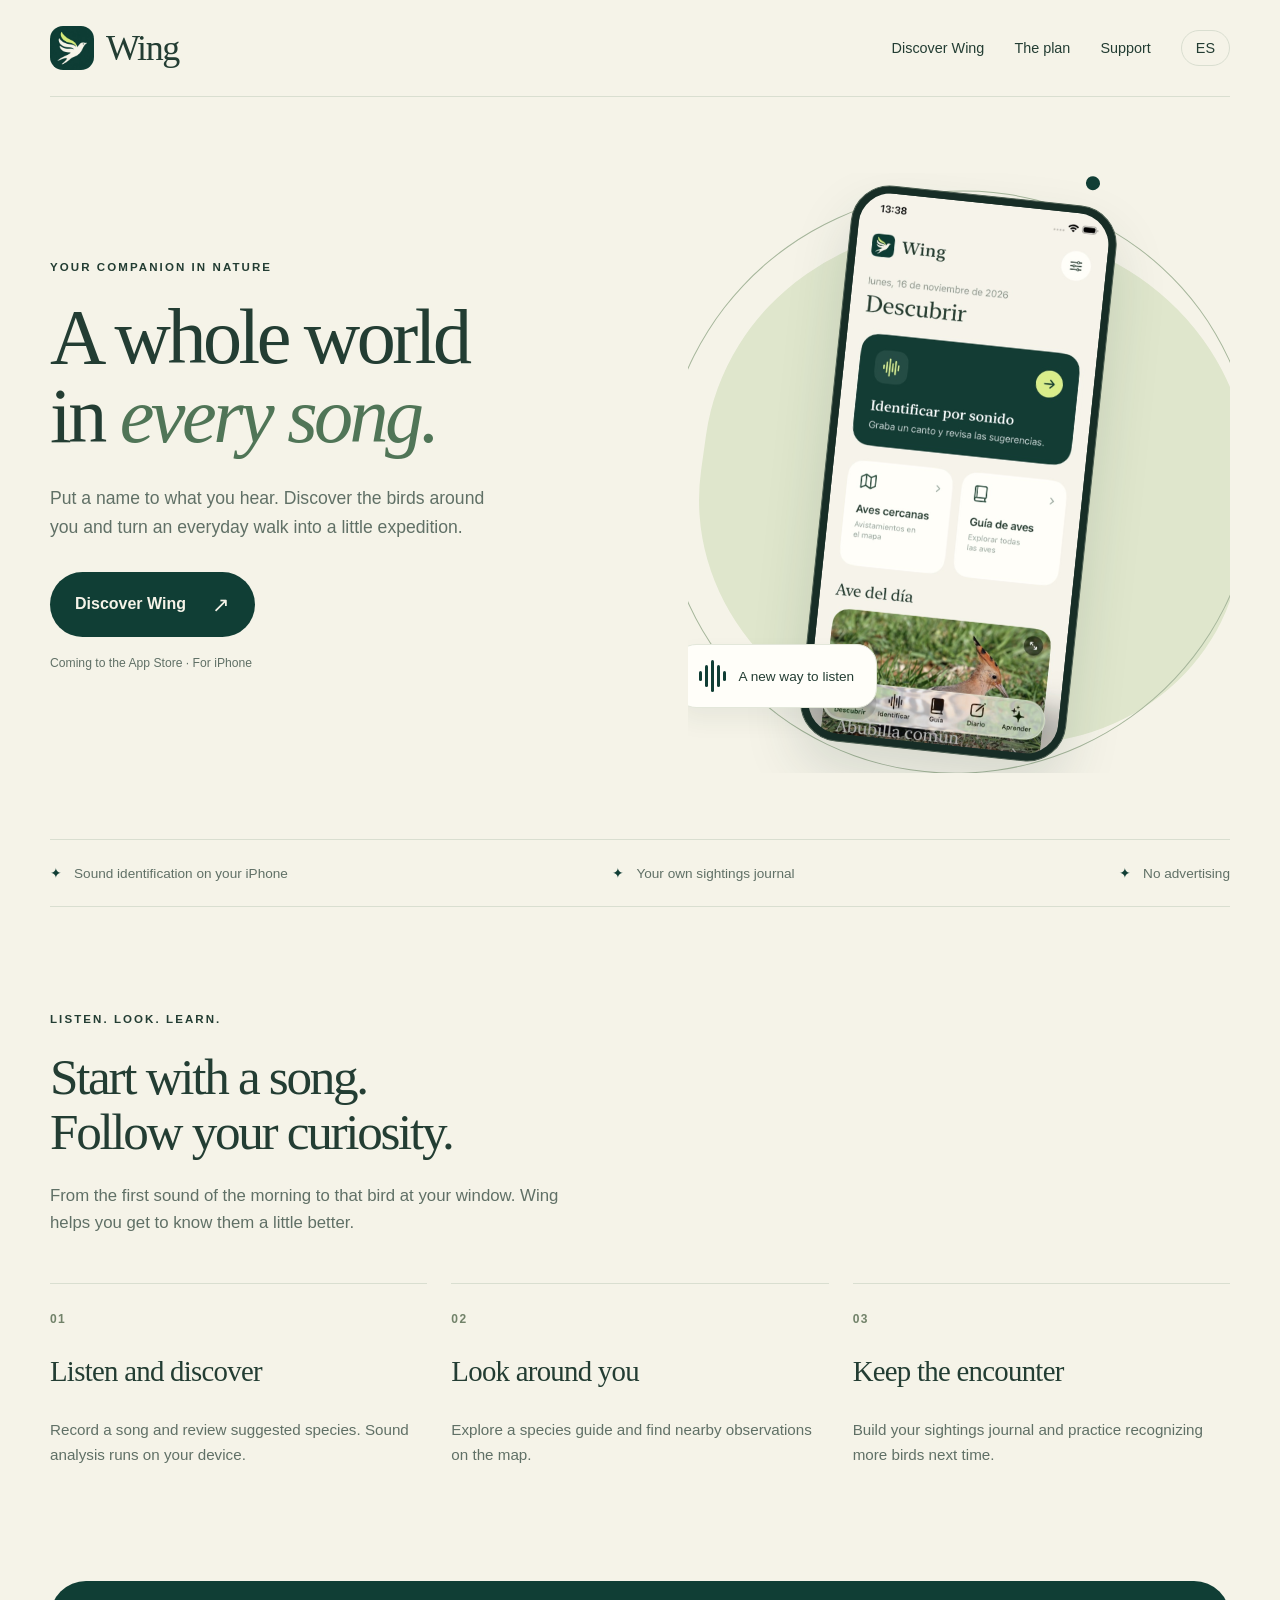
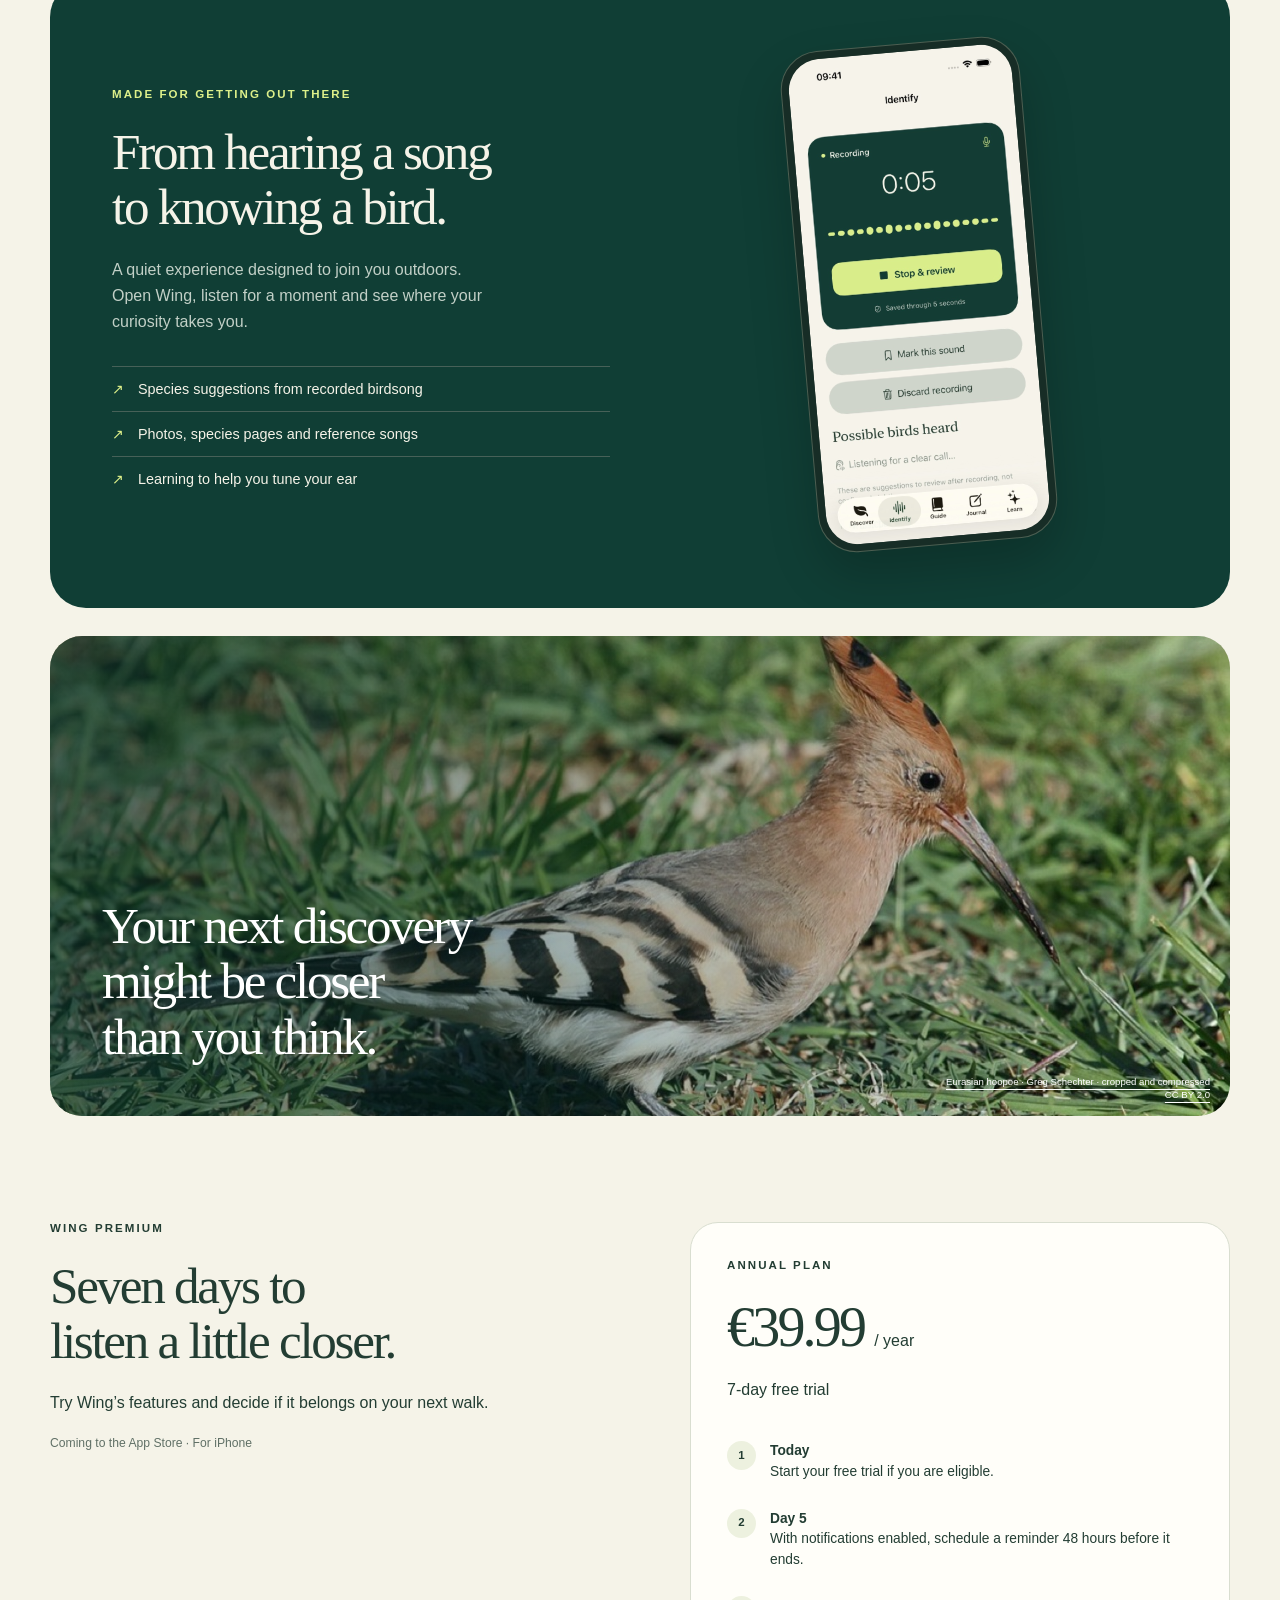
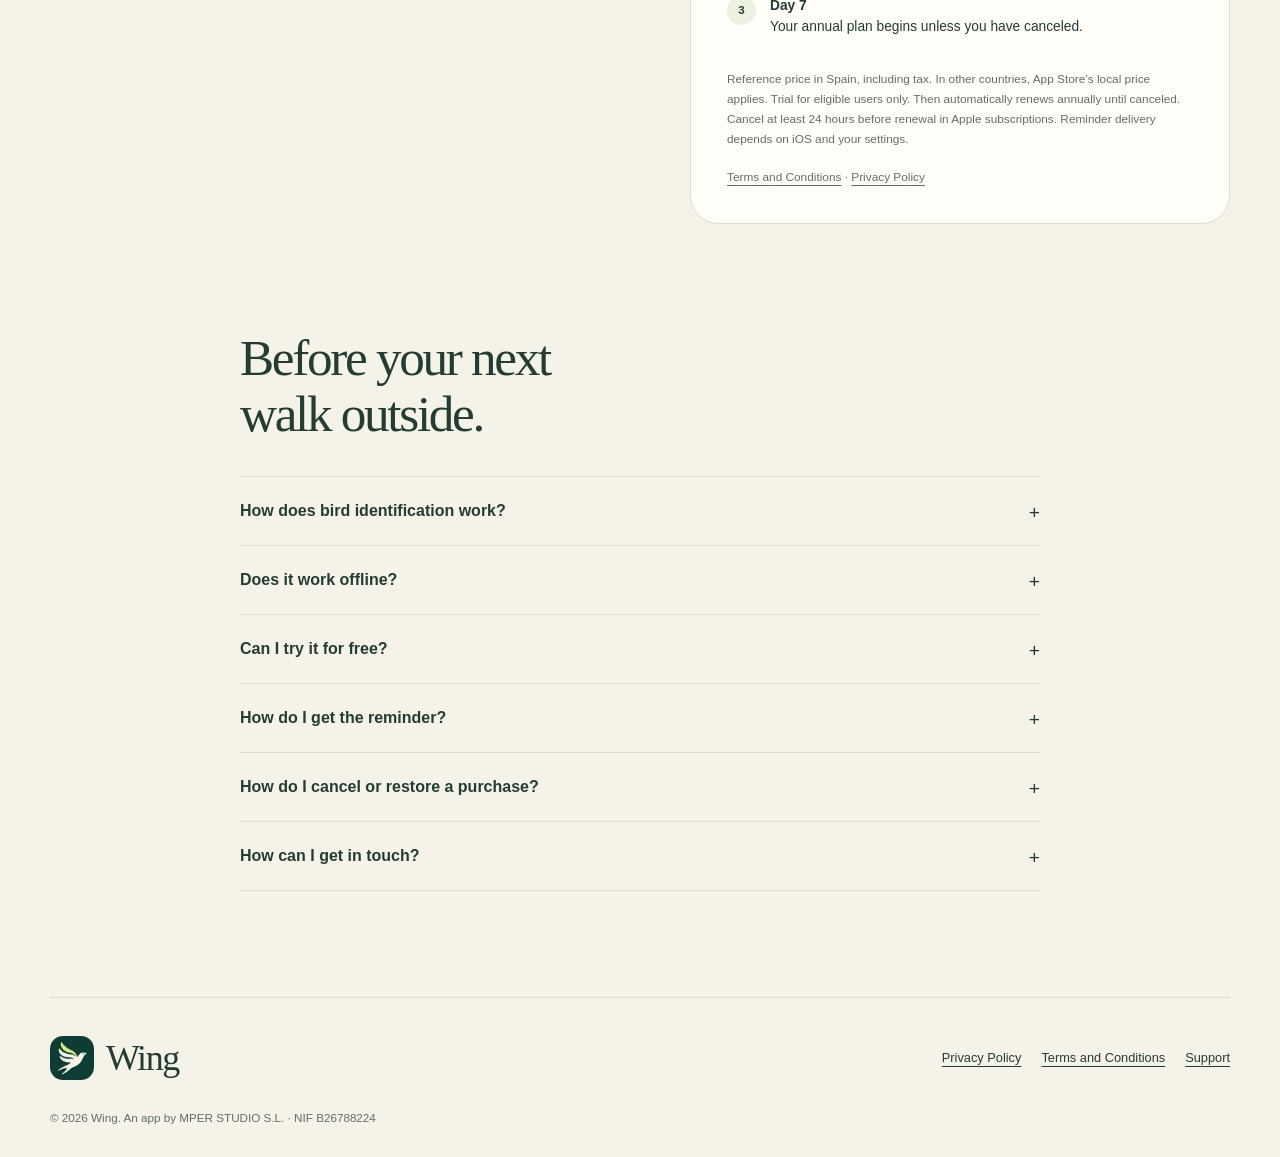
==== en/index.html @ d47ce60d "Launch Wing product site with bilingual privacy and subscription terms" ====
<!doctype html><html lang="en"><head><meta charset="utf-8"><meta name="viewport" content="width=device-width,initial-scale=1"><meta name="color-scheme" content="light"><meta name="theme-color" content="#103e35"><title>Wing — Discover the birds around you</title><meta name="description" content="Identify birds by their songs, explore species and keep your encounters. Your companion for a closer connection to nature."><link rel="canonical" href="https://mpdevelopment39.github.io/wing-app/en/"><link rel="alternate" hreflang="es" href="https://mpdevelopment39.github.io/wing-app/es/"><link rel="alternate" hreflang="en" href="https://mpdevelopment39.github.io/wing-app/en/"><link rel="alternate" hreflang="x-default" href="https://mpdevelopment39.github.io/wing-app/en/"><meta property="og:type" content="website"><meta property="og:title" content="Wing — Discover the birds around you"><meta property="og:description" content="Identify birds by their songs, explore species and keep your encounters. Your companion for a closer connection to nature."><meta property="og:url" content="https://mpdevelopment39.github.io/wing-app/en/"><meta property="og:image" content="https://mpdevelopment39.github.io/wing-app/assets/wing-icon.jpg"><meta property="og:image:alt" content="Wing"><link rel="icon" href="../assets/favicon.png"><link rel="stylesheet" href="../styles.css?v=2"></head><body><a class="skip" href="#main">Skip to content</a><header class="header wrap"><a class="brand" href="../en/" aria-label="Wing"><img src="../assets/wing-icon.jpg" width="44" height="44" alt=""><span class="wordmark">Wing</span></a><nav aria-label="Main navigation"><a class="desktop-link" href="../en/#discover">Discover Wing</a><a class="desktop-link" href="../en/#plan">The plan</a><a href="mailto:info@legal-assistant-ai.com">Support</a><a class="language" href="../es/" lang="es" aria-label="Leer en español">ES</a></nav></header><main id="main"><section class="hero wrap"><div><span class="eyebrow">Your companion in nature</span><h1>A whole world<br>in <em>every song.</em></h1><p class="intro">Put a name to what you hear. Discover the birds around you and turn an everyday walk into a little expedition.</p><a class="button" href="#discover">Discover Wing <span aria-hidden="true">↗</span></a><p class="micro">Coming to the App Store · For iPhone</p></div><div class="hero-visual"><div class="orbit" aria-hidden="true"></div><div class="phone"><img src="../assets/discover.jpg" width="650" height="1407" alt="Actual Wing screenshot in Spanish" fetchpriority="high"></div><div class="floating-note"><span class="sound-icon" aria-hidden="true"><i></i><i></i><i></i><i></i><i></i></span>A new way to listen</div></div></section><div class="wrap"><div class="feature-strip"><span>Sound identification on your iPhone</span><span>Your own sightings journal</span><span>No advertising</span></div></div>
<section class="section wrap" id="discover"><div class="section-intro"><span class="eyebrow">Listen. Look. Learn.</span><h2>Start with a song.<br>Follow your curiosity.</h2><p>From the first sound of the morning to that bird at your window. Wing helps you get to know them a little better.</p></div><div class="features"><article class="feature"><span class="number">01</span><h3>Listen and discover</h3><p>Record a song and review suggested species. Sound analysis runs on your device.</p></article><article class="feature"><span class="number">02</span><h3>Look around you</h3><p>Explore a species guide and find nearby observations on the map.</p></article><article class="feature"><span class="number">03</span><h3>Keep the encounter</h3><p>Build your sightings journal and practice recognizing more birds next time.</p></article></div></section>
<section class="wrap"><div class="showcase"><div><span class="eyebrow">Made for getting out there</span><h2>From hearing a song<br>to knowing a bird.</h2><p>A quiet experience designed to join you outdoors. Open Wing, listen for a moment and see where your curiosity takes you.</p><ul class="mini-list"><li>Species suggestions from recorded birdsong</li><li>Photos, species pages and reference songs</li><li>Learning to help you tune your ear</li></ul></div><div class="phone"><img src="../assets/identify.jpg" width="650" height="1407" alt="Actual Wing screenshot in Spanish — sound identification" loading="lazy"></div></div><div class="nature"><img src="../assets/hoopoe.jpg" width="1400" height="933" alt="Eurasian hoopoe in the grass" loading="lazy"><h2>Your next discovery<br>might be closer<br>than you think.</h2><div class="photo-credit"><a href="https://commons.wikimedia.org/wiki/File:Israel._Eurasian_Hoopoe_(6497645007).jpg">Eurasian hoopoe · Greg Schechter · cropped and compressed</a><br><a href="https://creativecommons.org/licenses/by/2.0/">CC BY 2.0</a></div></div></section>
<section class="section wrap price-section" id="plan"><div><span class="eyebrow">Wing Premium</span><h2>Seven days to<br>listen a little closer.</h2><p class="intro">Try Wing’s features and decide if it belongs on your next walk.</p><p class="micro">Coming to the App Store · For iPhone</p></div><div class="price-card"><span class="eyebrow">Annual plan</span><div class="price-line"><span class="price">€39.99</span><span>/ year</span></div><p>7-day free trial</p><ol class="steps"><li><span class="dot">1</span><div><strong>Today</strong>Start your free trial if you are eligible.</div></li><li><span class="dot">2</span><div><strong>Day 5</strong>With notifications enabled, schedule a reminder 48 hours before it ends.</div></li><li><span class="dot">3</span><div><strong>Day 7</strong>Your annual plan begins unless you have canceled.</div></li></ol><p class="fine-print">Reference price in Spain, including tax. In other countries, App Store’s local price applies. Trial for eligible users only. Then automatically renews annually until canceled. Cancel at least 24 hours before renewal in Apple subscriptions. Reminder delivery depends on iOS and your settings.</p><p class="fine-print"><a href="terms-and-conditions/">Terms and Conditions</a> · <a href="privacy-policy/">Privacy Policy</a></p></div></section>
<section class="section wrap" style="padding-top:0"><div class="faq"><h2>Before your next<br>walk outside.</h2><details><summary>How does bird identification work?</summary><p>Wing analyzes sound clips on your device and suggests possible species. It does not need to send the recording to an AI service. Suggestions can be wrong: check the bird’s appearance, location and behavior.</p></details><details><summary>Does it work offline?</summary><p>Sound identification and content already available on your device can work offline. Nearby observations, maps, images and other remote content may require Internet access.</p></details><details><summary>Can I try it for free?</summary><p>Yes. The annual plan offers a 7-day trial for users eligible under App Store rules. It then renews at the annual price confirmed by Apple unless canceled. A subscription is required to access the features.</p></details><details><summary>How do I get the reminder?</summary><p>Allow notifications in Wing. During an active trial expected to renew, a local reminder is scheduled 48 hours before it ends. iOS and your settings control delivery. You can cancel through Apple without waiting for a reminder.</p></details><details><summary>How do I cancel or restore a purchase?</summary><p>In iOS Settings → your name → Subscriptions, manage or cancel your plan. To prevent renewal, cancel at least 24 hours before it ends. Use “Restore purchases” in Wing with the same Apple account to recover valid access.</p></details><details><summary>How can I get in touch?</summary><p>Email <a href="mailto:info@legal-assistant-ai.com">info@legal-assistant-ai.com</a> with the subject “Wing support”.</p></details></div></section></main><footer class="footer wrap"><div class="footer-top"><a class="brand" href="../en/"><img src="../assets/wing-icon.jpg" width="44" height="44" alt=""><span class="wordmark">Wing</span></a><nav class="footer-links" aria-label="Legal information"><a href="../en/privacy-policy/">Privacy Policy</a><a href="../en/terms-and-conditions/">Terms and Conditions</a><a href="mailto:info@legal-assistant-ai.com">Support</a></nav></div><p class="copyright">© 2026 Wing. An app by MPER STUDIO S.L. · NIF B26788224</p></footer></body></html>
---- styles.css ----
@charset "UTF-8";
:root{--paper:#f5f3e8;--forest:#103e35;--ink:#233d33;--muted:#607066;--lime:#ddf08a;--line:#d9ded0;--white:#fffef9;font-family:-apple-system,BlinkMacSystemFont,"Segoe UI",sans-serif;color:var(--ink);background:var(--paper);font-synthesis:none;scroll-behavior:smooth}
*{box-sizing:border-box}body{margin:0}a{color:inherit;text-underline-offset:4px}img{max-width:100%;height:auto;display:block}button,a,summary{-webkit-tap-highlight-color:transparent}a:focus-visible,summary:focus-visible{outline:3px solid #6e8d29;outline-offset:6px}h1,h2,h3,p{margin-top:0}h1,h2,h3,.wordmark{font-family:Georgia,"Times New Roman",serif;font-weight:400}h1,h2{letter-spacing:-.045em}h1{font-size:clamp(3.6rem,6.1vw,6.4rem);line-height:1.02;margin-bottom:28px}h2{font-size:clamp(2.6rem,4vw,4.2rem);line-height:1.08;margin-bottom:22px}h3{font-size:1.8rem;letter-spacing:-.025em}p{line-height:1.65}.wrap{width:min(1180px,calc(100% - 80px));margin:auto}.skip{position:absolute;left:20px;top:-100px;z-index:9;background:var(--lime);padding:12px}.skip:focus{top:12px}.header{display:flex;align-items:center;justify-content:space-between;gap:24px;padding-top:26px;padding-bottom:26px;border-bottom:1px solid var(--line)}.brand{display:flex;align-items:center;gap:12px;text-decoration:none}.brand img{width:44px;height:44px;border-radius:13px}.wordmark{font-size:2.25rem;letter-spacing:-.04em}.header nav{display:flex;align-items:center;gap:30px;font-size:.9rem;font-weight:500}.header nav a{text-decoration:none}.header nav a:hover{text-decoration:underline}.language{border:1px solid var(--line);border-radius:30px;padding:9px 14px}.hero{display:grid;grid-template-columns:1.05fr 1fr;gap:68px;align-items:center;padding-top:76px;padding-bottom:66px}.eyebrow{text-transform:uppercase;letter-spacing:.18em;font-size:.72rem;font-weight:650;margin-bottom:24px;display:block}.hero .intro{max-width:440px;font-size:1.1rem;color:var(--muted);margin-bottom:30px}.hero h1 em{font-weight:400;color:#507557}.button{display:inline-flex;align-items:center;justify-content:center;gap:26px;background:var(--forest);color:var(--paper);padding:19px 25px;border-radius:40px;text-decoration:none;font-weight:600;line-height:1.3}.button span{font-size:1.3rem;font-weight:400}.button:hover{background:#22574b}.micro{font-size:.76rem;color:var(--muted);margin-top:16px}.hero-visual{overflow:clip;position:relative;isolation:isolate;min-height:600px;display:flex;align-items:center;justify-content:center}.hero-visual:before{content:"";position:absolute;z-index:-2;inset:55px -18px 35px 14px;background:#dfe6cc;border-radius:48% 48% 42% 45%;transform:rotate(8deg)}.orbit{position:absolute;border:1px solid #a7b79c;inset:18px -26px 0;border-radius:50%;transform:rotate(-19deg);z-index:-1}.orbit:after{content:"";width:14px;height:14px;border-radius:50%;background:var(--forest);position:absolute;right:65px;top:44px}.phone{width:267px;background:#172d26;padding:7px;border:1px solid #4c5e51;border-radius:39px;box-shadow:0 28px 55px #203f3625;transform:rotate(6deg);overflow:hidden}.phone img{width:100%;border-radius:32px}.floating-note{position:absolute;bottom:65px;left:-12px;display:flex;align-items:center;gap:13px;background:var(--white);border:1px solid #e3e7da;padding:17px 22px;border-radius:20px;box-shadow:0 12px 24px #183c3510;font-size:.85rem}.sound-icon{display:flex;gap:3px;align-items:center;height:28px;color:var(--forest)}.sound-icon i{display:block;width:3px;background:currentColor;border-radius:9px;height:10px}.sound-icon i:nth-child(2),.sound-icon i:nth-child(4){height:22px}.sound-icon i:nth-child(3){height:32px}.feature-strip{display:flex;justify-content:space-between;gap:24px;border-top:1px solid var(--line);border-bottom:1px solid var(--line);padding:25px 0;font-size:.85rem;color:var(--muted)}.feature-strip span:before{content:"✦";color:var(--forest);padding-right:12px}.section{padding-top:106px;padding-bottom:106px}.section-intro{max-width:650px;margin-bottom:46px}.section-intro p{max-width:540px;color:var(--muted);font-size:1.05rem}.features{display:grid;grid-template-columns:repeat(3,1fr);gap:24px}.feature{border-top:1px solid var(--line);padding:28px 6px 8px 0}.feature .number{font-size:.75rem;font-weight:600;letter-spacing:.12em;display:block;margin-bottom:29px;color:#718269}.feature p{font-size:.95rem;color:var(--muted);margin-bottom:0}.showcase{background:var(--forest);color:var(--paper);border-radius:36px;padding:62px;display:grid;grid-template-columns:1fr 1fr;gap:60px;align-items:center;overflow:hidden}.showcase p{color:#c2d0c7;max-width:390px}.showcase .eyebrow{color:var(--lime)}.showcase .phone{width:240px;transform:rotate(-5deg);margin:auto;box-shadow:0 24px 50px #0003}.showcase .mini-list{padding:0;list-style:none;margin:30px 0 0}.mini-list li{padding:14px 0;border-top:1px solid #476158;font-size:.9rem}.mini-list li:before{content:"↗";color:var(--lime);padding-right:14px}.nature{position:relative;min-height:480px;display:flex;align-items:end;padding:52px;border-radius:32px;overflow:hidden;color:white;margin-top:28px}.nature img{position:absolute;inset:0;width:100%;height:100%;object-fit:cover;object-position:center 40%;z-index:-2}.nature:before{content:"";position:absolute;inset:0;background:linear-gradient(90deg,#082e27b0,#082e2700);z-index:-1}.nature{isolation:isolate}.nature h2{max-width:590px;margin:0;font-size:clamp(2.5rem,4vw,4rem)}.photo-credit{position:absolute;right:20px;bottom:14px;font-size:.6rem;color:#fff;max-width:45%;line-height:1.4;text-align:right}.price-section{display:grid;grid-template-columns:1fr 1fr;gap:100px;align-items:start}.price-card{background:var(--white);border:1px solid var(--line);padding:36px;border-radius:28px}.price-line{display:flex;align-items:baseline;gap:10px;margin:18px 0}.price{font-family:Georgia,serif;font-size:3.5rem;letter-spacing:-.05em}.price-card .button{width:100%;margin-top:20px}.steps{list-style:none;padding:0;margin:25px 0 0}.steps li{display:flex;gap:14px;padding:13px 0;font-size:.86rem;line-height:1.5}.steps .dot{flex:0 0 29px;width:29px;height:29px;display:grid;place-items:center;background:#edf1df;border-radius:50%;font-size:.72rem;font-weight:600}.steps strong{display:block}.fine-print{font-size:.74rem;color:var(--muted);line-height:1.7;margin:18px 0 0}.faq{max-width:800px;margin:0 auto}.faq>h2{margin-bottom:35px}.faq details{border-top:1px solid var(--line);padding:22px 0}.faq details:last-child{border-bottom:1px solid var(--line)}summary{cursor:pointer;font-weight:600;line-height:1.5;list-style:none;position:relative;padding-right:32px}summary::-webkit-details-marker{display:none}summary:after{content:"+";position:absolute;right:0;font-size:1.2rem;font-weight:400}details[open] summary:after{content:"−"}details p{color:var(--muted);font-size:.95rem;margin:16px 36px 0 0}.footer{border-top:1px solid var(--line);padding:38px 0 30px}.footer-top{display:flex;justify-content:space-between;gap:35px}.footer-links{display:flex;flex-wrap:wrap;gap:20px;font-size:.8rem;align-items:center}.copyright{margin:28px 0 0;font-size:.73rem;color:var(--muted)}.legal-hero{background:var(--forest);color:var(--paper);padding:55px 0 58px;margin-top:28px;border-radius:28px}.legal-hero .wrap{width:calc(100% - 88px)}.legal-hero h1{font-size:clamp(3rem,5vw,4.5rem);margin-bottom:20px;max-width:820px}.legal-hero p{color:#d0dbcf;max-width:720px;margin:0}.legal-date{font-size:.8rem;margin-top:24px!important}.legal-layout{display:grid;grid-template-columns:240px 1fr;gap:75px;align-items:start;padding:65px 0 95px}.toc{position:sticky;top:30px}.toc h2{font-family:inherit;font-size:.7rem;letter-spacing:.15em;text-transform:uppercase}.toc a{display:block;text-decoration:none;font-size:.8rem;color:var(--muted);padding:8px 0;line-height:1.45}.toc a:hover{text-decoration:underline;color:var(--forest)}.legal-copy{max-width:760px;min-width:0}.legal-copy section{scroll-margin-top:30px;border-bottom:1px solid var(--line);padding-bottom:26px;margin-bottom:34px}.legal-copy h2{font-size:1.8rem;line-height:1.2;letter-spacing:-.025em}.legal-copy p,.legal-copy li{font-size:.94rem;line-height:1.85}.legal-copy a{overflow-wrap:anywhere}.legal-copy ul{padding-left:22px}.legal-summary{padding:24px;background:#e8eddc;border-radius:18px;margin-bottom:38px}.legal-summary p{margin:0}.legal-copy table{width:100%;border-collapse:collapse;font-size:.8rem;margin:22px 0;line-height:1.65}.legal-copy th,.legal-copy td{text-align:left;vertical-align:top;border-bottom:1px solid var(--line);padding:14px 10px 14px 0}.legal-copy th{color:var(--forest)}.legal-copy th:first-child{width:28%}.language-home{min-height:70vh;display:grid;place-content:center;text-align:center;padding:30px}.language-home .brand{justify-content:center;margin-bottom:35px}.language-home h1{font-size:3rem}.language-home nav{display:flex;gap:15px;justify-content:center;margin-top:20px}.language-home .button{min-width:145px}
@media(min-width:1450px){.hero{gap:100px}.hero-visual{min-height:650px}.phone{width:290px}}
@media(max-width:1000px){.wrap{width:calc(100% - 48px)}.hero{gap:35px}.hero-visual{min-height:540px}.phone{width:235px}.orbit{inset:30px -8px}.floating-note{left:-16px;font-size:.73rem;padding:15px}.header nav{gap:20px}.price-section{gap:45px}.showcase{padding:40px;gap:35px}.legal-layout{gap:35px;grid-template-columns:190px 1fr}}
@media(max-width:700px){.wrap{width:calc(100% - 40px)}.header{padding:20px 0;gap:12px}.brand{gap:9px}.brand img{width:36px;height:36px;border-radius:10px}.wordmark{font-size:1.85rem}.header nav{gap:14px;font-size:.78rem}.header .desktop-link{display:none}.hero{grid-template-columns:1fr;padding-top:50px;gap:20px;padding-bottom:35px}.hero h1{font-size:3.7rem;max-width:540px}.hero .intro{font-size:1rem;max-width:390px}.hero-visual{min-height:540px;max-width:390px;width:100%;margin:auto}.hero-visual:before{inset:35px 2px 20px}.phone{width:230px}.floating-note{left:0;bottom:48px;font-size:.8rem}.orbit{inset:20px 10px}.feature-strip{flex-direction:column;gap:14px;padding:24px 0}.section{padding:65px 0}.features{grid-template-columns:1fr;gap:15px}.feature{padding:22px 0 8px;display:grid;grid-template-columns:34px 1fr;gap:0 12px}.feature .number{grid-row:span 2;margin-top:8px}.feature h3{margin-bottom:12px}.feature p{grid-column:2}.showcase{padding:35px 27px;grid-template-columns:1fr;border-radius:26px;gap:35px}.showcase h2{font-size:2.7rem}.showcase .phone{width:225px}.nature{min-height:420px;padding:30px 25px;align-items:start}.nature h2{font-size:2.6rem}.nature img{object-position:60% center}.nature:before{background:linear-gradient(180deg,#082e27a0,#082e2700 75%)}.photo-credit{max-width:80%;font-size:.56rem}.price-section{grid-template-columns:1fr;gap:28px}.price-card{padding:28px 24px}.footer-top{flex-direction:column;gap:26px}.footer-links{gap:18px}.legal-hero{margin-top:20px;border-radius:22px;padding:34px 0}.legal-hero .wrap{width:calc(100% - 44px)}.legal-hero h1{font-size:2.8rem;overflow-wrap:break-word}.legal-layout{grid-template-columns:1fr;gap:25px;padding:35px 0 60px}.toc{position:static;border-bottom:1px solid var(--line);padding-bottom:20px}.toc a{display:inline-block;padding:7px 14px 7px 0}.legal-copy table{font-size:.72rem}.legal-copy td,.legal-copy th{padding:12px 6px 12px 0}.legal-copy h2{font-size:1.7rem}}
@media(prefers-reduced-motion:reduce){:root{scroll-behavior:auto}}
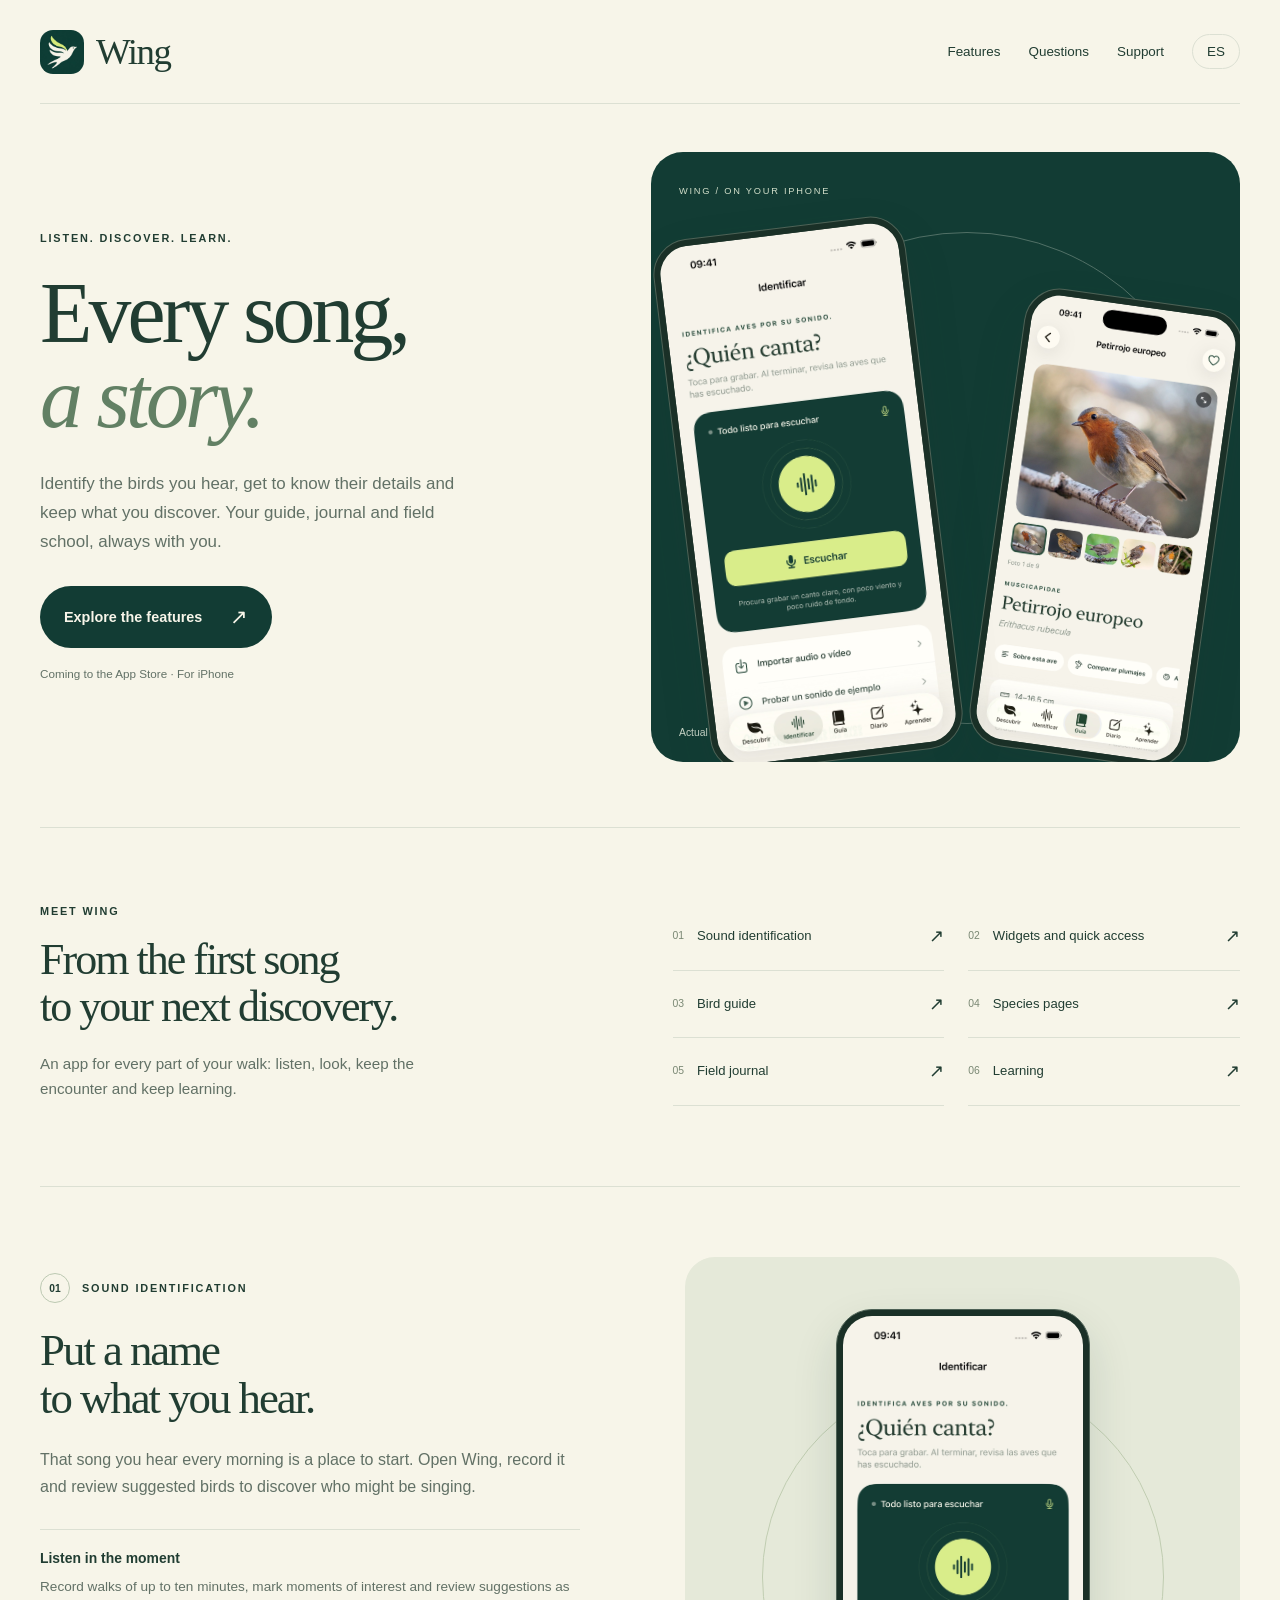
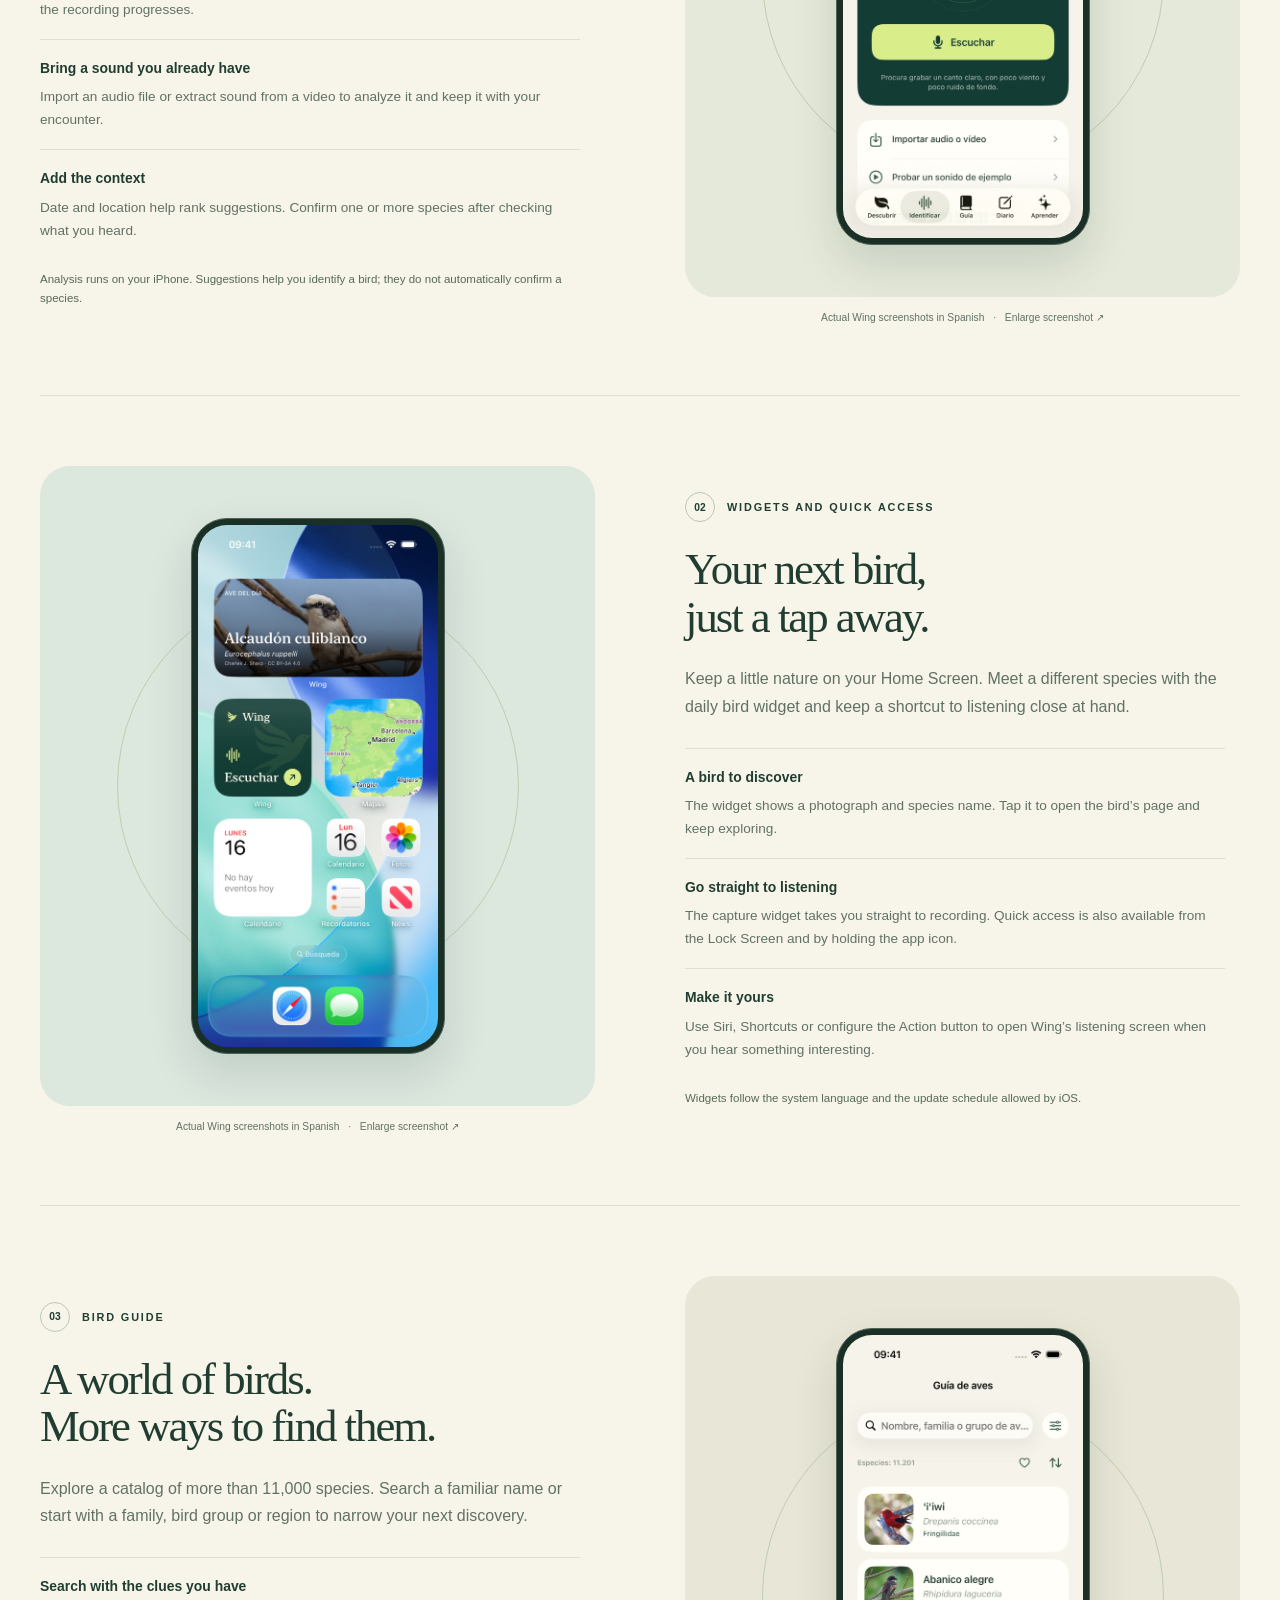
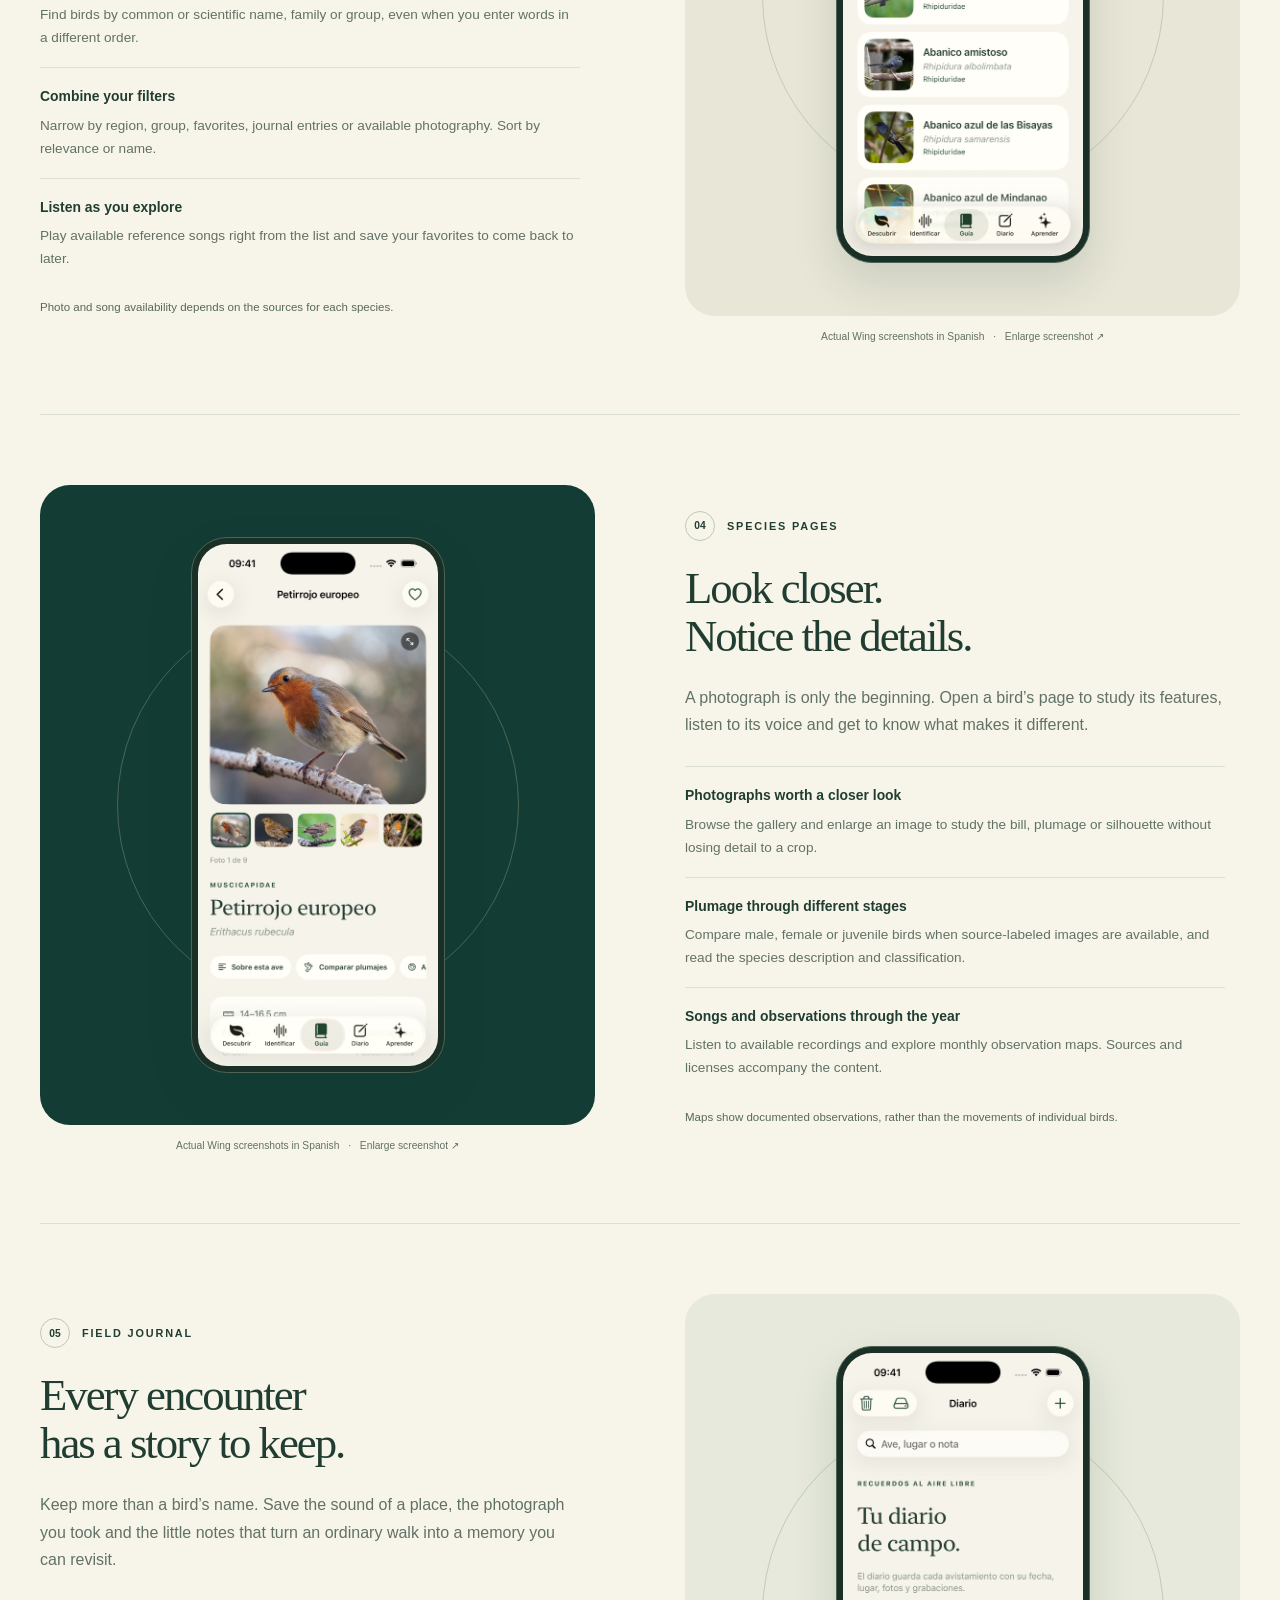
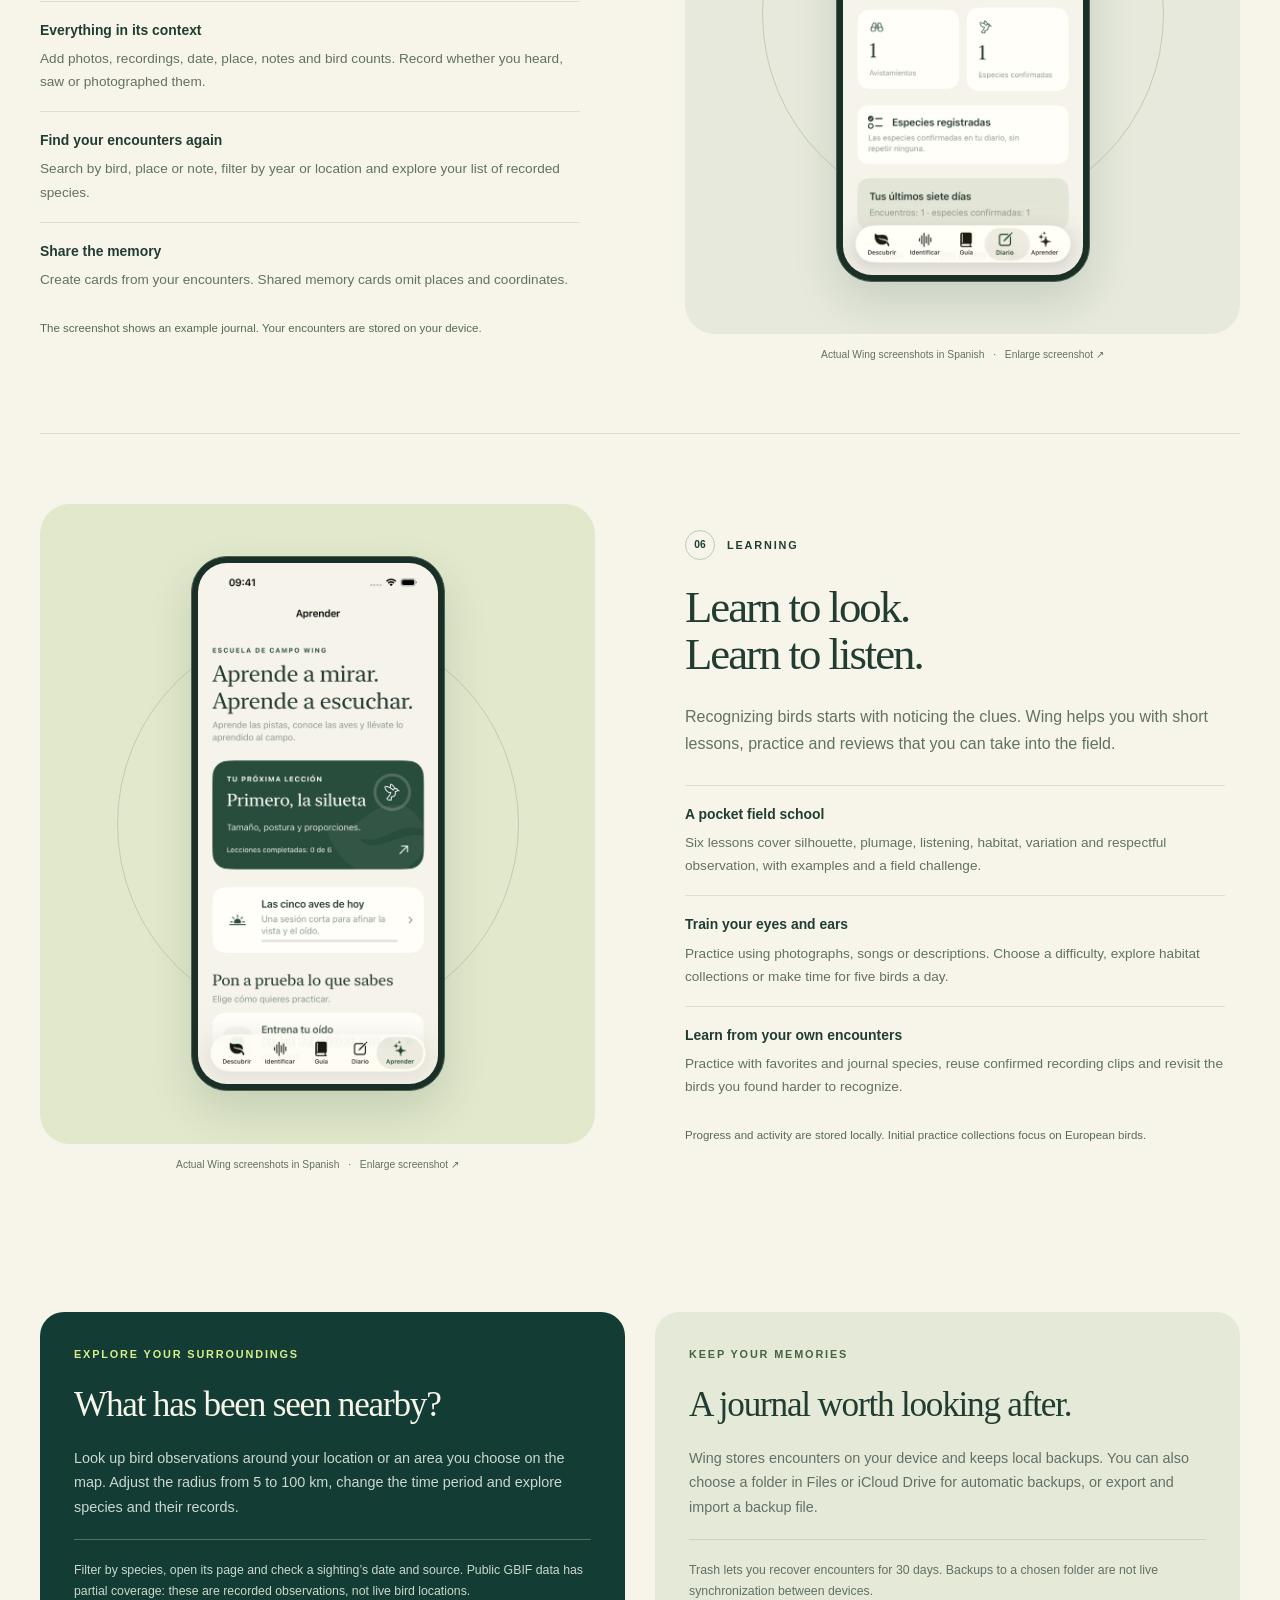
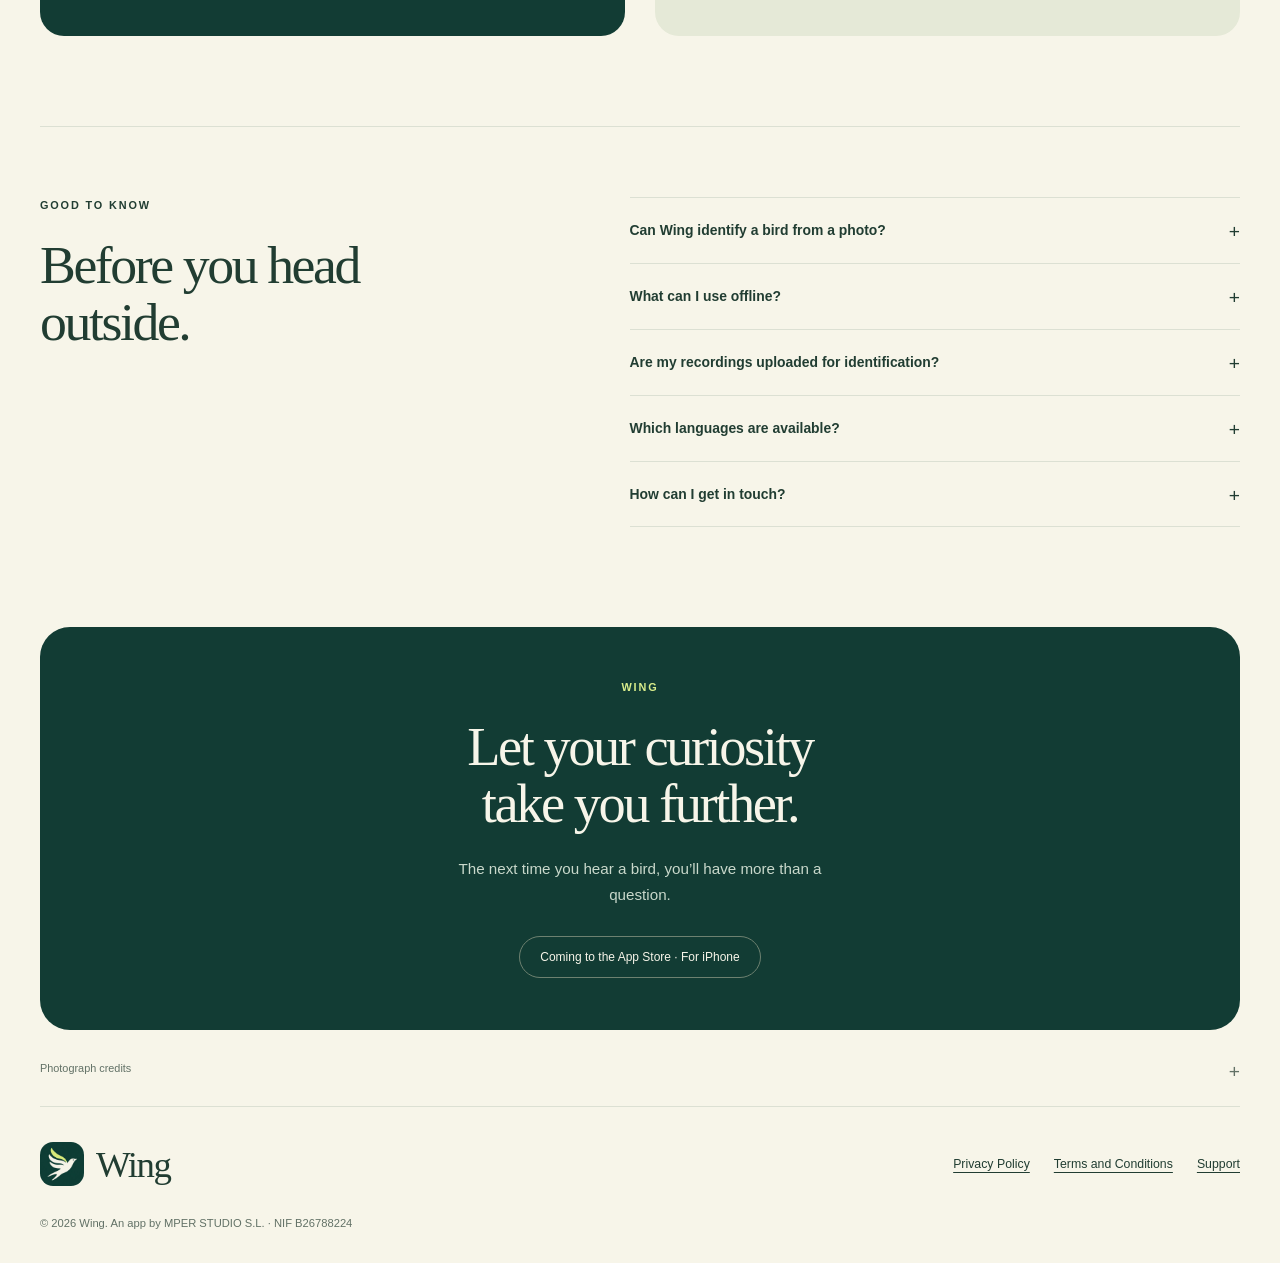
==== commit 5c058bba: "Showcase Wing features with AppScreens source captures and remove pricing section" ====
--- a/en/index.html
+++ b/en/index.html
@@ -1,5 +1,77 @@
-<!doctype html><html lang="en"><head><meta charset="utf-8"><meta name="viewport" content="width=device-width,initial-scale=1"><meta name="color-scheme" content="light"><meta name="theme-color" content="#103e35"><title>Wing — Discover the birds around you</title><meta name="description" content="Identify birds by their songs, explore species and keep your encounters. Your companion for a closer connection to nature."><link rel="canonical" href="https://mpdevelopment39.github.io/wing-app/en/"><link rel="alternate" hreflang="es" href="https://mpdevelopment39.github.io/wing-app/es/"><link rel="alternate" hreflang="en" href="https://mpdevelopment39.github.io/wing-app/en/"><link rel="alternate" hreflang="x-default" href="https://mpdevelopment39.github.io/wing-app/en/"><meta property="og:type" content="website"><meta property="og:title" content="Wing — Discover the birds around you"><meta property="og:description" content="Identify birds by their songs, explore species and keep your encounters. Your companion for a closer connection to nature."><meta property="og:url" content="https://mpdevelopment39.github.io/wing-app/en/"><meta property="og:image" content="https://mpdevelopment39.github.io/wing-app/assets/wing-icon.jpg"><meta property="og:image:alt" content="Wing"><link rel="icon" href="../assets/favicon.png"><link rel="stylesheet" href="../styles.css?v=2"></head><body><a class="skip" href="#main">Skip to content</a><header class="header wrap"><a class="brand" href="../en/" aria-label="Wing"><img src="../assets/wing-icon.jpg" width="44" height="44" alt=""><span class="wordmark">Wing</span></a><nav aria-label="Main navigation"><a class="desktop-link" href="../en/#discover">Discover Wing</a><a class="desktop-link" href="../en/#plan">The plan</a><a href="mailto:info@legal-assistant-ai.com">Support</a><a class="language" href="../es/" lang="es" aria-label="Leer en español">ES</a></nav></header><main id="main"><section class="hero wrap"><div><span class="eyebrow">Your companion in nature</span><h1>A whole world<br>in <em>every song.</em></h1><p class="intro">Put a name to what you hear. Discover the birds around you and turn an everyday walk into a little expedition.</p><a class="button" href="#discover">Discover Wing <span aria-hidden="true">↗</span></a><p class="micro">Coming to the App Store · For iPhone</p></div><div class="hero-visual"><div class="orbit" aria-hidden="true"></div><div class="phone"><img src="../assets/discover.jpg" width="650" height="1407" alt="Actual Wing screenshot in Spanish" fetchpriority="high"></div><div class="floating-note"><span class="sound-icon" aria-hidden="true"><i></i><i></i><i></i><i></i><i></i></span>A new way to listen</div></div></section><div class="wrap"><div class="feature-strip"><span>Sound identification on your iPhone</span><span>Your own sightings journal</span><span>No advertising</span></div></div>
-<section class="section wrap" id="discover"><div class="section-intro"><span class="eyebrow">Listen. Look. Learn.</span><h2>Start with a song.<br>Follow your curiosity.</h2><p>From the first sound of the morning to that bird at your window. Wing helps you get to know them a little better.</p></div><div class="features"><article class="feature"><span class="number">01</span><h3>Listen and discover</h3><p>Record a song and review suggested species. Sound analysis runs on your device.</p></article><article class="feature"><span class="number">02</span><h3>Look around you</h3><p>Explore a species guide and find nearby observations on the map.</p></article><article class="feature"><span class="number">03</span><h3>Keep the encounter</h3><p>Build your sightings journal and practice recognizing more birds next time.</p></article></div></section>
-<section class="wrap"><div class="showcase"><div><span class="eyebrow">Made for getting out there</span><h2>From hearing a song<br>to knowing a bird.</h2><p>A quiet experience designed to join you outdoors. Open Wing, listen for a moment and see where your curiosity takes you.</p><ul class="mini-list"><li>Species suggestions from recorded birdsong</li><li>Photos, species pages and reference songs</li><li>Learning to help you tune your ear</li></ul></div><div class="phone"><img src="../assets/identify.jpg" width="650" height="1407" alt="Actual Wing screenshot in Spanish — sound identification" loading="lazy"></div></div><div class="nature"><img src="../assets/hoopoe.jpg" width="1400" height="933" alt="Eurasian hoopoe in the grass" loading="lazy"><h2>Your next discovery<br>might be closer<br>than you think.</h2><div class="photo-credit"><a href="https://commons.wikimedia.org/wiki/File:Israel._Eurasian_Hoopoe_(6497645007).jpg">Eurasian hoopoe · Greg Schechter · cropped and compressed</a><br><a href="https://creativecommons.org/licenses/by/2.0/">CC BY 2.0</a></div></div></section>
-<section class="section wrap price-section" id="plan"><div><span class="eyebrow">Wing Premium</span><h2>Seven days to<br>listen a little closer.</h2><p class="intro">Try Wing’s features and decide if it belongs on your next walk.</p><p class="micro">Coming to the App Store · For iPhone</p></div><div class="price-card"><span class="eyebrow">Annual plan</span><div class="price-line"><span class="price">€39.99</span><span>/ year</span></div><p>7-day free trial</p><ol class="steps"><li><span class="dot">1</span><div><strong>Today</strong>Start your free trial if you are eligible.</div></li><li><span class="dot">2</span><div><strong>Day 5</strong>With notifications enabled, schedule a reminder 48 hours before it ends.</div></li><li><span class="dot">3</span><div><strong>Day 7</strong>Your annual plan begins unless you have canceled.</div></li></ol><p class="fine-print">Reference price in Spain, including tax. In other countries, App Store’s local price applies. Trial for eligible users only. Then automatically renews annually until canceled. Cancel at least 24 hours before renewal in Apple subscriptions. Reminder delivery depends on iOS and your settings.</p><p class="fine-print"><a href="terms-and-conditions/">Terms and Conditions</a> · <a href="privacy-policy/">Privacy Policy</a></p></div></section>
-<section class="section wrap" style="padding-top:0"><div class="faq"><h2>Before your next<br>walk outside.</h2><details><summary>How does bird identification work?</summary><p>Wing analyzes sound clips on your device and suggests possible species. It does not need to send the recording to an AI service. Suggestions can be wrong: check the bird’s appearance, location and behavior.</p></details><details><summary>Does it work offline?</summary><p>Sound identification and content already available on your device can work offline. Nearby observations, maps, images and other remote content may require Internet access.</p></details><details><summary>Can I try it for free?</summary><p>Yes. The annual plan offers a 7-day trial for users eligible under App Store rules. It then renews at the annual price confirmed by Apple unless canceled. A subscription is required to access the features.</p></details><details><summary>How do I get the reminder?</summary><p>Allow notifications in Wing. During an active trial expected to renew, a local reminder is scheduled 48 hours before it ends. iOS and your settings control delivery. You can cancel through Apple without waiting for a reminder.</p></details><details><summary>How do I cancel or restore a purchase?</summary><p>In iOS Settings → your name → Subscriptions, manage or cancel your plan. To prevent renewal, cancel at least 24 hours before it ends. Use “Restore purchases” in Wing with the same Apple account to recover valid access.</p></details><details><summary>How can I get in touch?</summary><p>Email <a href="mailto:info@legal-assistant-ai.com">info@legal-assistant-ai.com</a> with the subject “Wing support”.</p></details></div></section></main><footer class="footer wrap"><div class="footer-top"><a class="brand" href="../en/"><img src="../assets/wing-icon.jpg" width="44" height="44" alt=""><span class="wordmark">Wing</span></a><nav class="footer-links" aria-label="Legal information"><a href="../en/privacy-policy/">Privacy Policy</a><a href="../en/terms-and-conditions/">Terms and Conditions</a><a href="mailto:info@legal-assistant-ai.com">Support</a></nav></div><p class="copyright">© 2026 Wing. An app by MPER STUDIO S.L. · NIF B26788224</p></footer></body></html>+<!doctype html>
+<html lang="en">
+<head>
+  <meta charset="utf-8"><meta name="viewport" content="width=device-width,initial-scale=1">
+  <meta name="color-scheme" content="light"><meta name="theme-color" content="#123c34">
+  <title>Wing — Discover the birds around you</title><meta name="description" content="Identify birds by their songs, explore species and keep your encounters. Your companion for a closer connection to nature.">
+  <link rel="canonical" href="https://mpdevelopment39.github.io/wing-app/en/">
+  <link rel="alternate" hreflang="es" href="https://mpdevelopment39.github.io/wing-app/es/"><link rel="alternate" hreflang="en" href="https://mpdevelopment39.github.io/wing-app/en/"><link rel="alternate" hreflang="x-default" href="https://mpdevelopment39.github.io/wing-app/en/">
+  <meta property="og:type" content="website"><meta property="og:title" content="Wing — Discover the birds around you"><meta property="og:description" content="Identify birds by their songs, explore species and keep your encounters. Your companion for a closer connection to nature."><meta property="og:url" content="https://mpdevelopment39.github.io/wing-app/en/"><meta property="og:image" content="https://mpdevelopment39.github.io/wing-app/assets/wing-icon.jpg"><meta property="og:image:alt" content="Wing">
+  <link rel="icon" href="../assets/favicon.png"><link rel="stylesheet" href="../styles.css?v=4">
+  <script src="../site.js?v=4" defer></script>
+</head><body><a class="skip" href="#main">Skip to content</a>
+<header class="header wrap">
+  <a class="brand" href="../en/" aria-label="Wing"><img src="../assets/wing-icon.jpg" width="44" height="44" alt=""><span class="wordmark">Wing</span></a>
+  <nav aria-label="Main navigation">
+    <a class="desktop-link" href="../en/#discover">Features</a>
+    <a class="desktop-link" href="../en/#questions">Questions</a>
+    <a href="mailto:info@legal-assistant-ai.com">Support</a>
+    <a class="language" href="../es/" lang="es" aria-label="Leer en español">ES</a>
+  </nav>
+</header>
+<main id="main">
+  <section class="hero wrap">
+    <div class="hero-copy"><span class="eyebrow">LISTEN. DISCOVER. LEARN.</span><h1>Every song,<br><em>a story.</em></h1><p class="hero-intro">Identify the birds you hear, get to know their details and keep what you discover. Your guide, journal and field school, always with you.</p><a class="button" href="#discover">Explore the features<span aria-hidden="true">↗</span></a><p class="availability">Coming to the App Store · For iPhone</p></div>
+    <div class="hero-stage"><span class="hero-label">WING / ON YOUR IPHONE</span><div class="hero-phones"><div class="hero-primary"><a class="screen-link device device-identify" href="../assets/screens/identify.jpg" data-screen aria-label="Enlarge screenshot: Sound identification"><img src="../assets/screens/identify.jpg" width="1000" height="2174" alt="Wing identification screen with Listen button and audio or video import" fetchpriority="high"><span class="screen-expand" aria-hidden="true">↗</span></a></div><div class="hero-secondary"><a class="screen-link device device-species" href="../assets/screens/species.jpg" data-screen aria-label="Enlarge screenshot: Species pages"><img src="../assets/screens/species.jpg" width="1000" height="2174" alt="Wing European Robin page with photograph, gallery and plumage comparison" fetchpriority="high"><span class="screen-expand" aria-hidden="true">↗</span></a></div></div><p class="hero-caption">Actual Wing screenshots in Spanish</p></div>
+  </section>
+  <section class="feature-index wrap" id="discover" aria-labelledby="feature-index-title">
+    <div class="index-heading"><span class="eyebrow">MEET WING</span><h2 id="feature-index-title">From the first song<br>to your next discovery.</h2><p>An app for every part of your walk: listen, look, keep the encounter and keep learning.</p></div>
+    <nav class="feature-shortcuts" aria-label="Features"><a href="#identify"><span>01</span>Sound identification<b aria-hidden="true">↗</b></a><a href="#widgets"><span>02</span>Widgets and quick access<b aria-hidden="true">↗</b></a><a href="#guide"><span>03</span>Bird guide<b aria-hidden="true">↗</b></a><a href="#species"><span>04</span>Species pages<b aria-hidden="true">↗</b></a><a href="#journal"><span>05</span>Field journal<b aria-hidden="true">↗</b></a><a href="#learn"><span>06</span>Learning<b aria-hidden="true">↗</b></a></nav>
+  </section>
+  <div class="feature-story"><section class="feature-section wrap " id="identify" aria-labelledby="title-identify">
+  <div class="feature-copy"><span class="eyebrow"><span class="section-number">01</span>Sound identification</span>
+    <h2 id="title-identify">Put a name<br>to what you hear.</h2><p class="feature-intro">That song you hear every morning is a place to start. Open Wing, record it and review suggested birds to discover who might be singing.</p>
+    <ul class="feature-details"><li><h3>Listen in the moment</h3><p>Record walks of up to ten minutes, mark moments of interest and review suggestions as the recording progresses.</p></li><li><h3>Bring a sound you already have</h3><p>Import an audio file or extract sound from a video to analyze it and keep it with your encounter.</p></li><li><h3>Add the context</h3><p>Date and location help rank suggestions. Confirm one or more species after checking what you heard.</p></li></ul><p class="feature-note">Analysis runs on your iPhone. Suggestions help you identify a bird; they do not automatically confirm a species.</p>
+  </div>
+  <figure class="feature-visual stage-identify"><div class="screen-stage"><a class="screen-link device device-identify" href="../assets/screens/identify.jpg" data-screen aria-label="Enlarge screenshot: Sound identification"><img src="../assets/screens/identify.jpg" width="1000" height="2174" alt="Wing identification screen with Listen button and audio or video import" loading="lazy"><span class="screen-expand" aria-hidden="true">↗</span></a></div><figcaption>Actual Wing screenshots in Spanish <span aria-hidden="true">·</span> Enlarge screenshot ↗</figcaption></figure>
+</section><section class="feature-section wrap reverse" id="widgets" aria-labelledby="title-widgets">
+  <div class="feature-copy"><span class="eyebrow"><span class="section-number">02</span>Widgets and quick access</span>
+    <h2 id="title-widgets">Your next bird,<br>just a tap away.</h2><p class="feature-intro">Keep a little nature on your Home Screen. Meet a different species with the daily bird widget and keep a shortcut to listening close at hand.</p>
+    <ul class="feature-details"><li><h3>A bird to discover</h3><p>The widget shows a photograph and species name. Tap it to open the bird’s page and keep exploring.</p></li><li><h3>Go straight to listening</h3><p>The capture widget takes you straight to recording. Quick access is also available from the Lock Screen and by holding the app icon.</p></li><li><h3>Make it yours</h3><p>Use Siri, Shortcuts or configure the Action button to open Wing’s listening screen when you hear something interesting.</p></li></ul><p class="feature-note">Widgets follow the system language and the update schedule allowed by iOS.</p>
+  </div>
+  <figure class="feature-visual stage-widgets"><div class="screen-stage"><a class="screen-link device device-widgets" href="../assets/screens/widgets.jpg" data-screen aria-label="Enlarge screenshot: Widgets and quick access"><img src="../assets/screens/widgets.jpg" width="1000" height="2174" alt="Actual Wing daily bird and Listen widgets on an iPhone Home Screen" loading="lazy"><span class="screen-expand" aria-hidden="true">↗</span></a></div><figcaption>Actual Wing screenshots in Spanish <span aria-hidden="true">·</span> Enlarge screenshot ↗</figcaption></figure>
+</section><section class="feature-section wrap " id="guide" aria-labelledby="title-guide">
+  <div class="feature-copy"><span class="eyebrow"><span class="section-number">03</span>Bird guide</span>
+    <h2 id="title-guide">A world of birds.<br>More ways to find them.</h2><p class="feature-intro">Explore a catalog of more than 11,000 species. Search a familiar name or start with a family, bird group or region to narrow your next discovery.</p>
+    <ul class="feature-details"><li><h3>Search with the clues you have</h3><p>Find birds by common or scientific name, family or group, even when you enter words in a different order.</p></li><li><h3>Combine your filters</h3><p>Narrow by region, group, favorites, journal entries or available photography. Sort by relevance or name.</p></li><li><h3>Listen as you explore</h3><p>Play available reference songs right from the list and save your favorites to come back to later.</p></li></ul><p class="feature-note">Photo and song availability depends on the sources for each species.</p>
+  </div>
+  <figure class="feature-visual stage-guide"><div class="screen-stage"><a class="screen-link device device-guide" href="../assets/screens/guide.jpg" data-screen aria-label="Enlarge screenshot: Bird guide"><img src="../assets/screens/guide.jpg" width="1000" height="2174" alt="Wing guide showing 11,201 species, search, favorites and filters" loading="lazy"><span class="screen-expand" aria-hidden="true">↗</span></a></div><figcaption>Actual Wing screenshots in Spanish <span aria-hidden="true">·</span> Enlarge screenshot ↗</figcaption></figure>
+</section><section class="feature-section wrap reverse" id="species" aria-labelledby="title-species">
+  <div class="feature-copy"><span class="eyebrow"><span class="section-number">04</span>Species pages</span>
+    <h2 id="title-species">Look closer.<br>Notice the details.</h2><p class="feature-intro">A photograph is only the beginning. Open a bird’s page to study its features, listen to its voice and get to know what makes it different.</p>
+    <ul class="feature-details"><li><h3>Photographs worth a closer look</h3><p>Browse the gallery and enlarge an image to study the bill, plumage or silhouette without losing detail to a crop.</p></li><li><h3>Plumage through different stages</h3><p>Compare male, female or juvenile birds when source-labeled images are available, and read the species description and classification.</p></li><li><h3>Songs and observations through the year</h3><p>Listen to available recordings and explore monthly observation maps. Sources and licenses accompany the content.</p></li></ul><p class="feature-note">Maps show documented observations, rather than the movements of individual birds.</p>
+  </div>
+  <figure class="feature-visual stage-species"><div class="screen-stage"><a class="screen-link device device-species" href="../assets/screens/species.jpg" data-screen aria-label="Enlarge screenshot: Species pages"><img src="../assets/screens/species.jpg" width="1000" height="2174" alt="Wing European Robin page with photograph, gallery and plumage comparison" loading="lazy"><span class="screen-expand" aria-hidden="true">↗</span></a></div><figcaption>Actual Wing screenshots in Spanish <span aria-hidden="true">·</span> Enlarge screenshot ↗</figcaption></figure>
+</section><section class="feature-section wrap " id="journal" aria-labelledby="title-journal">
+  <div class="feature-copy"><span class="eyebrow"><span class="section-number">05</span>Field journal</span>
+    <h2 id="title-journal">Every encounter<br>has a story to keep.</h2><p class="feature-intro">Keep more than a bird’s name. Save the sound of a place, the photograph you took and the little notes that turn an ordinary walk into a memory you can revisit.</p>
+    <ul class="feature-details"><li><h3>Everything in its context</h3><p>Add photos, recordings, date, place, notes and bird counts. Record whether you heard, saw or photographed them.</p></li><li><h3>Find your encounters again</h3><p>Search by bird, place or note, filter by year or location and explore your list of recorded species.</p></li><li><h3>Share the memory</h3><p>Create cards from your encounters. Shared memory cards omit places and coordinates.</p></li></ul><p class="feature-note">The screenshot shows an example journal. Your encounters are stored on your device.</p>
+  </div>
+  <figure class="feature-visual stage-journal"><div class="screen-stage"><a class="screen-link device device-journal" href="../assets/screens/journal.jpg" data-screen aria-label="Enlarge screenshot: Field journal"><img src="../assets/screens/journal.jpg" width="1000" height="2174" alt="Wing field journal showing one example sighting and a species list" loading="lazy"><span class="screen-expand" aria-hidden="true">↗</span></a></div><figcaption>Actual Wing screenshots in Spanish <span aria-hidden="true">·</span> Enlarge screenshot ↗</figcaption></figure>
+</section><section class="feature-section wrap reverse" id="learn" aria-labelledby="title-learn">
+  <div class="feature-copy"><span class="eyebrow"><span class="section-number">06</span>Learning</span>
+    <h2 id="title-learn">Learn to look.<br>Learn to listen.</h2><p class="feature-intro">Recognizing birds starts with noticing the clues. Wing helps you with short lessons, practice and reviews that you can take into the field.</p>
+    <ul class="feature-details"><li><h3>A pocket field school</h3><p>Six lessons cover silhouette, plumage, listening, habitat, variation and respectful observation, with examples and a field challenge.</p></li><li><h3>Train your eyes and ears</h3><p>Practice using photographs, songs or descriptions. Choose a difficulty, explore habitat collections or make time for five birds a day.</p></li><li><h3>Learn from your own encounters</h3><p>Practice with favorites and journal species, reuse confirmed recording clips and revisit the birds you found harder to recognize.</p></li></ul><p class="feature-note">Progress and activity are stored locally. Initial practice collections focus on European birds.</p>
+  </div>
+  <figure class="feature-visual stage-learn"><div class="screen-stage"><a class="screen-link device device-learn" href="../assets/screens/learn.jpg" data-screen aria-label="Enlarge screenshot: Learning"><img src="../assets/screens/learn.jpg" width="1000" height="2174" alt="Wing field school with lessons, five daily birds and recognition practice" loading="lazy"><span class="screen-expand" aria-hidden="true">↗</span></a></div><figcaption>Actual Wing screenshots in Spanish <span aria-hidden="true">·</span> Enlarge screenshot ↗</figcaption></figure>
+</section></div>
+  <section class="extras wrap" aria-label="More Wing features"><article class="extra"><span class="eyebrow">Explore your surroundings</span><h3>What has been seen nearby?</h3><p>Look up bird observations around your location or an area you choose on the map. Adjust the radius from 5 to 100 km, change the time period and explore species and their records.</p><p class="extra-detail">Filter by species, open its page and check a sighting’s date and source. Public GBIF data has partial coverage: these are recorded observations, not live bird locations.</p></article><article class="extra"><span class="eyebrow">Keep your memories</span><h3>A journal worth looking after.</h3><p>Wing stores encounters on your device and keeps local backups. You can also choose a folder in Files or iCloud Drive for automatic backups, or export and import a backup file.</p><p class="extra-detail">Trash lets you recover encounters for 30 days. Backups to a chosen folder are not live synchronization between devices.</p></article></section>
+  <section class="faq-section wrap" id="questions"><div><span class="eyebrow">GOOD TO KNOW</span><h2>Before you head<br>outside.</h2></div><div class="faq"><details><summary>Can Wing identify a bird from a photo?</summary><p>Automatic identification uses sound. Photos help you explore species, practice and preserve your sightings in the journal.</p></details><details><summary>What can I use offline?</summary><p>Birdsong analysis, your journal and content already on your device can work offline. Maps, nearby observations, remote images and reference songs may require an Internet connection.</p></details><details><summary>Are my recordings uploaded for identification?</summary><p>No. Analysis runs on your iPhone. Maps, nearby bird searches and other content use external services when you request them. Our Privacy Policy explains the details.</p></details><details><summary>Which languages are available?</summary><p>Wing’s interface supports English, Spanish, French, German, Italian, Portuguese, Dutch, Japanese, Korean, Simplified Chinese, Arabic and Hindi. These screenshots show the app in Spanish.</p></details><details><summary>How can I get in touch?</summary><p>Email <a href="mailto:info@legal-assistant-ai.com">info@legal-assistant-ai.com</a> with the subject “Wing support”.</p></details></div></section>
+  <section class="closing wrap"><span class="eyebrow">WING</span><h2>Let your curiosity<br>take you further.</h2><p>The next time you hear a bird, you’ll have more than a question.</p><span class="coming-soon">Coming to the App Store · For iPhone</span></section>
+  <div class="credits wrap"><details><summary>Photograph credits</summary><p>Interface and screenshots: MPER STUDIO S.L. Bird photographs retain their authors’ licenses. Screenshots have been resized and compressed for this website.</p><ul><li><em>Rhipidura laguceria</em> — James Eaton · <a href="https://commons.wikimedia.org/wiki/File:Rhipidura_fuscorufa_-_James_Eaton_-_337787657_(cropped).jpeg">Source</a> · <a href="http://creativecommons.org/publicdomain/zero/1.0/deed.en">CC0</a></li><li><em>Rhipidura albolimbata</em> — themaskedlapwing · <a href="https://commons.wikimedia.org/wiki/File:Rhipidura_albolimbata_-_themaskedlapwing_-_571140409.jpeg">Source</a> · <a href="https://creativecommons.org/licenses/by/4.0">CC BY 4.0</a></li><li><em>Drepanis coccinea</em> — HarmonyonPlanetEarth · <a href="https://commons.wikimedia.org/wiki/File:Vestiaria_coccinea_-Hawaii_-adult-8_(3).jpg">Source</a> · <a href="https://creativecommons.org/licenses/by/2.0">CC BY 2.0</a></li><li><em>Rhipidura superciliaris</em> — Jay Paul Campaner Mantuon · <a href="https://commons.wikimedia.org/wiki/File:Mindanao_Blue-fantail,_crop.jpg">Source</a> · <a href="https://creativecommons.org/licenses/by-sa/4.0">CC BY-SA 4.0</a></li><li><em>Eurocephalus ruppelli</em> — Charles J. Sharp · <a href="https://commons.wikimedia.org/wiki/File:White-rumped_shrike_(Eurocephalus_ruppelli)_Serengeti.jpg">Source</a> · <a href="https://creativecommons.org/licenses/by-sa/4.0">CC BY-SA 4.0</a></li><li><em>Rhipidura samarensis</em> — Forest Botial-Jarvis · <a href="https://commons.wikimedia.org/wiki/File:Visayan_Blue_Fantail_(cropped).jpg">Source</a> · <a href="https://creativecommons.org/licenses/by-sa/4.0">CC BY-SA 4.0</a></li><li><em>Erithacus rubecula</em> — Francis C. Franklin · <a href="https://commons.wikimedia.org/wiki/File:Erithacus_rubecula_with_cocked_head.jpg">Source</a> · <a href="https://creativecommons.org/licenses/by-sa/3.0">CC BY-SA 3.0</a></li><li><em>Erithacus rubecula</em> — Andy  Morffew from Itchen Abbas, Hampshire, UK · <a href="https://commons.wikimedia.org/wiki/File:Young_Robin_(7616882286).jpg">Source</a> · <a href="https://creativecommons.org/licenses/by/2.0">CC BY 2.0</a></li><li><em>Erithacus rubecula</em> — Andy  Morffew from Itchen Abbas, Hampshire, UK · <a href="https://commons.wikimedia.org/wiki/File:Juvenile_Robin_(7585680062).jpg">Source</a> · <a href="https://creativecommons.org/licenses/by/2.0">CC BY 2.0</a></li><li><em>Erithacus rubecula</em> — Alexis LOURS · <a href="https://commons.wikimedia.org/wiki/File:European_Robin_on_a_branch_with_leaves.jpg">Source</a> · <a href="https://creativecommons.org/licenses/by/2.0">CC BY 2.0</a></li><li><em>Erithacus rubecula</em> — Alexis Lours · <a href="https://commons.wikimedia.org/wiki/File:European_robin_singing.jpg">Source</a> · <a href="https://creativecommons.org/licenses/by/4.0">CC BY 4.0</a></li><li><em>Erithacus rubecula</em> — Alexis Lours · <a href="https://commons.wikimedia.org/wiki/File:European_robin_Cr%C3%A9teil_2.jpg">Source</a> · <a href="https://creativecommons.org/licenses/by/4.0">CC BY 4.0</a></li><li><em>Erithacus rubecula</em> — Alexis Lours · <a href="https://commons.wikimedia.org/wiki/File:European_robin_Cr%C3%A9teil_1.jpg">Source</a> · <a href="https://creativecommons.org/licenses/by/4.0">CC BY 4.0</a></li><li><em>Erithacus rubecula</em> — Diego Delso · <a href="https://commons.wikimedia.org/wiki/File:Petirrojo_europeo_(Erithacus_rubecula),_Almuradiel,_Ciudad_Real,_Espa%C3%B1a,_2021-12-19,_DD_14.jpg">Source</a> · <a href="https://creativecommons.org/licenses/by-sa/4.0">CC BY-SA 4.0</a></li><li><em>Erithacus rubecula</em> — Jose Angel Urquia Goitia · <a href="https://commons.wikimedia.org/wiki/File:Txantxangorri_gaztea.jpg">Source</a> · <a href="https://creativecommons.org/licenses/by-sa/4.0">CC BY-SA 4.0</a></li></ul></details></div>
+</main>
+<dialog class="screenshot-dialog" aria-labelledby="screenshot-caption"><div class="dialog-bar"><p id="screenshot-caption"></p><button type="button" data-close aria-label="Close screenshot">Close screenshot <span aria-hidden="true">×</span></button></div><div class="dialog-image"><img alt=""></div></dialog>
+<footer class="footer wrap"><div class="footer-top">
+  <a class="brand" href="../en/"><img src="../assets/wing-icon.jpg" width="44" height="44" alt=""><span class="wordmark">Wing</span></a>
+  <nav class="footer-links" aria-label="Legal information"><a href="../en/privacy-policy/">Privacy Policy</a><a href="../en/terms-and-conditions/">Terms and Conditions</a><a href="mailto:info@legal-assistant-ai.com">Support</a></nav>
+</div><p class="copyright">© 2026 Wing. An app by MPER STUDIO S.L. · NIF B26788224</p></footer></body></html>
--- a/styles.css
+++ b/styles.css
@@ -1,7 +1,256 @@
 @charset "UTF-8";
-:root{--paper:#f5f3e8;--forest:#103e35;--ink:#233d33;--muted:#607066;--lime:#ddf08a;--line:#d9ded0;--white:#fffef9;font-family:-apple-system,BlinkMacSystemFont,"Segoe UI",sans-serif;color:var(--ink);background:var(--paper);font-synthesis:none;scroll-behavior:smooth}
-*{box-sizing:border-box}body{margin:0}a{color:inherit;text-underline-offset:4px}img{max-width:100%;height:auto;display:block}button,a,summary{-webkit-tap-highlight-color:transparent}a:focus-visible,summary:focus-visible{outline:3px solid #6e8d29;outline-offset:6px}h1,h2,h3,p{margin-top:0}h1,h2,h3,.wordmark{font-family:Georgia,"Times New Roman",serif;font-weight:400}h1,h2{letter-spacing:-.045em}h1{font-size:clamp(3.6rem,6.1vw,6.4rem);line-height:1.02;margin-bottom:28px}h2{font-size:clamp(2.6rem,4vw,4.2rem);line-height:1.08;margin-bottom:22px}h3{font-size:1.8rem;letter-spacing:-.025em}p{line-height:1.65}.wrap{width:min(1180px,calc(100% - 80px));margin:auto}.skip{position:absolute;left:20px;top:-100px;z-index:9;background:var(--lime);padding:12px}.skip:focus{top:12px}.header{display:flex;align-items:center;justify-content:space-between;gap:24px;padding-top:26px;padding-bottom:26px;border-bottom:1px solid var(--line)}.brand{display:flex;align-items:center;gap:12px;text-decoration:none}.brand img{width:44px;height:44px;border-radius:13px}.wordmark{font-size:2.25rem;letter-spacing:-.04em}.header nav{display:flex;align-items:center;gap:30px;font-size:.9rem;font-weight:500}.header nav a{text-decoration:none}.header nav a:hover{text-decoration:underline}.language{border:1px solid var(--line);border-radius:30px;padding:9px 14px}.hero{display:grid;grid-template-columns:1.05fr 1fr;gap:68px;align-items:center;padding-top:76px;padding-bottom:66px}.eyebrow{text-transform:uppercase;letter-spacing:.18em;font-size:.72rem;font-weight:650;margin-bottom:24px;display:block}.hero .intro{max-width:440px;font-size:1.1rem;color:var(--muted);margin-bottom:30px}.hero h1 em{font-weight:400;color:#507557}.button{display:inline-flex;align-items:center;justify-content:center;gap:26px;background:var(--forest);color:var(--paper);padding:19px 25px;border-radius:40px;text-decoration:none;font-weight:600;line-height:1.3}.button span{font-size:1.3rem;font-weight:400}.button:hover{background:#22574b}.micro{font-size:.76rem;color:var(--muted);margin-top:16px}.hero-visual{overflow:clip;position:relative;isolation:isolate;min-height:600px;display:flex;align-items:center;justify-content:center}.hero-visual:before{content:"";position:absolute;z-index:-2;inset:55px -18px 35px 14px;background:#dfe6cc;border-radius:48% 48% 42% 45%;transform:rotate(8deg)}.orbit{position:absolute;border:1px solid #a7b79c;inset:18px -26px 0;border-radius:50%;transform:rotate(-19deg);z-index:-1}.orbit:after{content:"";width:14px;height:14px;border-radius:50%;background:var(--forest);position:absolute;right:65px;top:44px}.phone{width:267px;background:#172d26;padding:7px;border:1px solid #4c5e51;border-radius:39px;box-shadow:0 28px 55px #203f3625;transform:rotate(6deg);overflow:hidden}.phone img{width:100%;border-radius:32px}.floating-note{position:absolute;bottom:65px;left:-12px;display:flex;align-items:center;gap:13px;background:var(--white);border:1px solid #e3e7da;padding:17px 22px;border-radius:20px;box-shadow:0 12px 24px #183c3510;font-size:.85rem}.sound-icon{display:flex;gap:3px;align-items:center;height:28px;color:var(--forest)}.sound-icon i{display:block;width:3px;background:currentColor;border-radius:9px;height:10px}.sound-icon i:nth-child(2),.sound-icon i:nth-child(4){height:22px}.sound-icon i:nth-child(3){height:32px}.feature-strip{display:flex;justify-content:space-between;gap:24px;border-top:1px solid var(--line);border-bottom:1px solid var(--line);padding:25px 0;font-size:.85rem;color:var(--muted)}.feature-strip span:before{content:"✦";color:var(--forest);padding-right:12px}.section{padding-top:106px;padding-bottom:106px}.section-intro{max-width:650px;margin-bottom:46px}.section-intro p{max-width:540px;color:var(--muted);font-size:1.05rem}.features{display:grid;grid-template-columns:repeat(3,1fr);gap:24px}.feature{border-top:1px solid var(--line);padding:28px 6px 8px 0}.feature .number{font-size:.75rem;font-weight:600;letter-spacing:.12em;display:block;margin-bottom:29px;color:#718269}.feature p{font-size:.95rem;color:var(--muted);margin-bottom:0}.showcase{background:var(--forest);color:var(--paper);border-radius:36px;padding:62px;display:grid;grid-template-columns:1fr 1fr;gap:60px;align-items:center;overflow:hidden}.showcase p{color:#c2d0c7;max-width:390px}.showcase .eyebrow{color:var(--lime)}.showcase .phone{width:240px;transform:rotate(-5deg);margin:auto;box-shadow:0 24px 50px #0003}.showcase .mini-list{padding:0;list-style:none;margin:30px 0 0}.mini-list li{padding:14px 0;border-top:1px solid #476158;font-size:.9rem}.mini-list li:before{content:"↗";color:var(--lime);padding-right:14px}.nature{position:relative;min-height:480px;display:flex;align-items:end;padding:52px;border-radius:32px;overflow:hidden;color:white;margin-top:28px}.nature img{position:absolute;inset:0;width:100%;height:100%;object-fit:cover;object-position:center 40%;z-index:-2}.nature:before{content:"";position:absolute;inset:0;background:linear-gradient(90deg,#082e27b0,#082e2700);z-index:-1}.nature{isolation:isolate}.nature h2{max-width:590px;margin:0;font-size:clamp(2.5rem,4vw,4rem)}.photo-credit{position:absolute;right:20px;bottom:14px;font-size:.6rem;color:#fff;max-width:45%;line-height:1.4;text-align:right}.price-section{display:grid;grid-template-columns:1fr 1fr;gap:100px;align-items:start}.price-card{background:var(--white);border:1px solid var(--line);padding:36px;border-radius:28px}.price-line{display:flex;align-items:baseline;gap:10px;margin:18px 0}.price{font-family:Georgia,serif;font-size:3.5rem;letter-spacing:-.05em}.price-card .button{width:100%;margin-top:20px}.steps{list-style:none;padding:0;margin:25px 0 0}.steps li{display:flex;gap:14px;padding:13px 0;font-size:.86rem;line-height:1.5}.steps .dot{flex:0 0 29px;width:29px;height:29px;display:grid;place-items:center;background:#edf1df;border-radius:50%;font-size:.72rem;font-weight:600}.steps strong{display:block}.fine-print{font-size:.74rem;color:var(--muted);line-height:1.7;margin:18px 0 0}.faq{max-width:800px;margin:0 auto}.faq>h2{margin-bottom:35px}.faq details{border-top:1px solid var(--line);padding:22px 0}.faq details:last-child{border-bottom:1px solid var(--line)}summary{cursor:pointer;font-weight:600;line-height:1.5;list-style:none;position:relative;padding-right:32px}summary::-webkit-details-marker{display:none}summary:after{content:"+";position:absolute;right:0;font-size:1.2rem;font-weight:400}details[open] summary:after{content:"−"}details p{color:var(--muted);font-size:.95rem;margin:16px 36px 0 0}.footer{border-top:1px solid var(--line);padding:38px 0 30px}.footer-top{display:flex;justify-content:space-between;gap:35px}.footer-links{display:flex;flex-wrap:wrap;gap:20px;font-size:.8rem;align-items:center}.copyright{margin:28px 0 0;font-size:.73rem;color:var(--muted)}.legal-hero{background:var(--forest);color:var(--paper);padding:55px 0 58px;margin-top:28px;border-radius:28px}.legal-hero .wrap{width:calc(100% - 88px)}.legal-hero h1{font-size:clamp(3rem,5vw,4.5rem);margin-bottom:20px;max-width:820px}.legal-hero p{color:#d0dbcf;max-width:720px;margin:0}.legal-date{font-size:.8rem;margin-top:24px!important}.legal-layout{display:grid;grid-template-columns:240px 1fr;gap:75px;align-items:start;padding:65px 0 95px}.toc{position:sticky;top:30px}.toc h2{font-family:inherit;font-size:.7rem;letter-spacing:.15em;text-transform:uppercase}.toc a{display:block;text-decoration:none;font-size:.8rem;color:var(--muted);padding:8px 0;line-height:1.45}.toc a:hover{text-decoration:underline;color:var(--forest)}.legal-copy{max-width:760px;min-width:0}.legal-copy section{scroll-margin-top:30px;border-bottom:1px solid var(--line);padding-bottom:26px;margin-bottom:34px}.legal-copy h2{font-size:1.8rem;line-height:1.2;letter-spacing:-.025em}.legal-copy p,.legal-copy li{font-size:.94rem;line-height:1.85}.legal-copy a{overflow-wrap:anywhere}.legal-copy ul{padding-left:22px}.legal-summary{padding:24px;background:#e8eddc;border-radius:18px;margin-bottom:38px}.legal-summary p{margin:0}.legal-copy table{width:100%;border-collapse:collapse;font-size:.8rem;margin:22px 0;line-height:1.65}.legal-copy th,.legal-copy td{text-align:left;vertical-align:top;border-bottom:1px solid var(--line);padding:14px 10px 14px 0}.legal-copy th{color:var(--forest)}.legal-copy th:first-child{width:28%}.language-home{min-height:70vh;display:grid;place-content:center;text-align:center;padding:30px}.language-home .brand{justify-content:center;margin-bottom:35px}.language-home h1{font-size:3rem}.language-home nav{display:flex;gap:15px;justify-content:center;margin-top:20px}.language-home .button{min-width:145px}
-@media(min-width:1450px){.hero{gap:100px}.hero-visual{min-height:650px}.phone{width:290px}}
-@media(max-width:1000px){.wrap{width:calc(100% - 48px)}.hero{gap:35px}.hero-visual{min-height:540px}.phone{width:235px}.orbit{inset:30px -8px}.floating-note{left:-16px;font-size:.73rem;padding:15px}.header nav{gap:20px}.price-section{gap:45px}.showcase{padding:40px;gap:35px}.legal-layout{gap:35px;grid-template-columns:190px 1fr}}
-@media(max-width:700px){.wrap{width:calc(100% - 40px)}.header{padding:20px 0;gap:12px}.brand{gap:9px}.brand img{width:36px;height:36px;border-radius:10px}.wordmark{font-size:1.85rem}.header nav{gap:14px;font-size:.78rem}.header .desktop-link{display:none}.hero{grid-template-columns:1fr;padding-top:50px;gap:20px;padding-bottom:35px}.hero h1{font-size:3.7rem;max-width:540px}.hero .intro{font-size:1rem;max-width:390px}.hero-visual{min-height:540px;max-width:390px;width:100%;margin:auto}.hero-visual:before{inset:35px 2px 20px}.phone{width:230px}.floating-note{left:0;bottom:48px;font-size:.8rem}.orbit{inset:20px 10px}.feature-strip{flex-direction:column;gap:14px;padding:24px 0}.section{padding:65px 0}.features{grid-template-columns:1fr;gap:15px}.feature{padding:22px 0 8px;display:grid;grid-template-columns:34px 1fr;gap:0 12px}.feature .number{grid-row:span 2;margin-top:8px}.feature h3{margin-bottom:12px}.feature p{grid-column:2}.showcase{padding:35px 27px;grid-template-columns:1fr;border-radius:26px;gap:35px}.showcase h2{font-size:2.7rem}.showcase .phone{width:225px}.nature{min-height:420px;padding:30px 25px;align-items:start}.nature h2{font-size:2.6rem}.nature img{object-position:60% center}.nature:before{background:linear-gradient(180deg,#082e27a0,#082e2700 75%)}.photo-credit{max-width:80%;font-size:.56rem}.price-section{grid-template-columns:1fr;gap:28px}.price-card{padding:28px 24px}.footer-top{flex-direction:column;gap:26px}.footer-links{gap:18px}.legal-hero{margin-top:20px;border-radius:22px;padding:34px 0}.legal-hero .wrap{width:calc(100% - 44px)}.legal-hero h1{font-size:2.8rem;overflow-wrap:break-word}.legal-layout{grid-template-columns:1fr;gap:25px;padding:35px 0 60px}.toc{position:static;border-bottom:1px solid var(--line);padding-bottom:20px}.toc a{display:inline-block;padding:7px 14px 7px 0}.legal-copy table{font-size:.72rem}.legal-copy td,.legal-copy th{padding:12px 6px 12px 0}.legal-copy h2{font-size:1.7rem}}
-@media(prefers-reduced-motion:reduce){:root{scroll-behavior:auto}}
+:root { --paper:#f7f5e9; --forest:#123c34; --ink:#213d32; --muted:#627166; --lime:#d9ed8b; --line:#dce0d3; --white:#fffef8; font-family:-apple-system,BlinkMacSystemFont,"Segoe UI",sans-serif; color:var(--ink); background:var(--paper); font-synthesis:none; scroll-behavior:auto; }
+* { box-sizing:border-box; }
+body { margin:0; }
+a { color:inherit; text-underline-offset:4px; }
+img { display:block; max-width:100%; height:auto; }
+button,a,summary { -webkit-tap-highlight-color:transparent; }
+button { font:inherit; }
+a:focus-visible,button:focus-visible,summary:focus-visible { outline:3px solid #819c35; outline-offset:6px; }
+h1,h2,h3,p,figure { margin:0; }
+h1,h2,h3,.wordmark { font-family:Georgia,"Times New Roman",serif; font-weight:400; }
+h1,h2 { letter-spacing:-.045em; }
+h1 { font-size:clamp(4.7rem,6.7vw,6.8rem); line-height:.99; }
+h2 { font-size:clamp(2.7rem,4.2vw,4.1rem); line-height:1.06; }
+h3 { font-size:1.75rem; line-height:1.18; }
+p { line-height:1.7; }
+.wrap { width:min(1200px,calc(100% - 80px)); margin-inline:auto; }
+.skip { position:absolute; top:-100px; left:20px; padding:12px; z-index:10; background:var(--lime); }
+.skip:focus { top:10px; }
+.header { display:flex; justify-content:space-between; align-items:center; gap:24px; min-height:104px; border-bottom:1px solid var(--line); }
+.brand { display:flex; align-items:center; gap:12px; text-decoration:none; }
+.brand img { width:44px; height:44px; border-radius:13px; }
+.wordmark { font-size:2.3rem; letter-spacing:-.04em; }
+.header nav { display:flex; align-items:center; gap:28px; font-size:.84rem; font-weight:500; }
+.header nav a { text-decoration:none; }
+.header nav a:hover { text-decoration:underline; }
+.language { border:1px solid var(--line); padding:9px 14px; border-radius:30px; }
+.eyebrow { display:block; text-transform:uppercase; font-size:.68rem; font-weight:650; letter-spacing:.17em; line-height:1.5; }
+.button { display:inline-flex; align-items:center; justify-content:center; gap:28px; border-radius:40px; padding:19px 24px; background:var(--forest); color:var(--paper); text-decoration:none; font-size:.9rem; font-weight:600; }
+.button span { font-size:1.3rem; font-weight:400; }
+.button:hover { background:#285548; }
+.hero { display:grid; grid-template-columns:1fr 1.05fr; align-items:center; gap:50px; padding-top:48px; padding-bottom:65px; }
+.hero-copy { padding:15px 0; }
+.hero-copy .eyebrow { margin-bottom:26px; }
+.hero h1 em { color:#628064; font-weight:400; }
+.hero-intro { font-size:1.06rem; color:var(--muted); margin:28px 0 30px; max-width:430px; }
+.availability { font-size:.73rem; margin-top:16px; color:var(--muted); }
+.hero-stage { position:relative; background:var(--forest); border-radius:32px; height:610px; padding:28px; overflow:hidden; isolation:isolate; }
+.hero-stage:before { content:""; position:absolute; width:490px; height:490px; border:1px solid #517066; border-radius:50%; left:70px; top:80px; z-index:-1; }
+.hero-label { color:#d1dec9; font-size:.58rem; letter-spacing:.19em; }
+.hero-phones { position:relative; height:510px; margin-top:14px; }
+.device { display:block; position:relative; width:254px; background:#1a3027; padding:6px; border:1px solid #4e6256; border-radius:36px; box-shadow:0 20px 45px #153b3024; text-decoration:none; }
+.device img { width:100%; border-radius:29px; }
+.screen-expand { position:absolute; right:16px; bottom:22px; width:32px; height:32px; border-radius:50%; display:grid; place-items:center; background:var(--forest); color:var(--paper); border:1px solid #ffffff45; font-size:1.1rem; box-shadow:0 4px 12px #0002; opacity:0; transition:opacity .15s; }
+.screen-link:hover .screen-expand,.screen-link:focus-visible .screen-expand { opacity:1; }
+.hero-primary { position:absolute; width:254px; left:2px; top:14px; z-index:2; transform:rotate(-7deg); }
+.hero-secondary { position:absolute; width:220px; right:-4px; top:85px; transform:rotate(8deg); }
+.hero-secondary .device { width:220px; }
+.hero-caption { position:absolute; bottom:20px; left:28px; color:#cad6c9; font-size:.65rem; }
+.feature-index { display:grid; grid-template-columns:1fr 1fr; gap:65px; padding-top:75px; padding-bottom:80px; border-top:1px solid var(--line); }
+.index-heading .eyebrow { margin-bottom:18px; }
+.index-heading h2 { font-size:2.75rem; }
+.index-heading p { margin-top:20px; color:var(--muted); max-width:390px; font-size:.95rem; }
+.feature-shortcuts { display:grid; grid-template-columns:1fr 1fr; align-content:center; gap:0 24px; }
+.feature-shortcuts a { display:flex; align-items:center; gap:13px; border-bottom:1px solid var(--line); padding:21px 0; font-size:.82rem; text-decoration:none; line-height:1.4; }
+.feature-shortcuts a:hover { color:#52722b; }
+.feature-shortcuts span { color:#7a8874; font-size:.65rem; }
+.feature-shortcuts b { margin-left:auto; font-size:1.1rem; font-weight:400; }
+.feature-section { display:grid; grid-template-columns:1fr 1fr; gap:90px; align-items:center; padding:70px 0; scroll-margin-top:24px; border-top:1px solid var(--line); }
+.feature-section.reverse .feature-copy { order:2; }
+.feature-copy { max-width:540px; }
+.feature-copy .eyebrow { display:flex; align-items:center; gap:12px; margin-bottom:24px; }
+.section-number { display:grid; place-items:center; width:30px; height:30px; border:1px solid #bcc9b2; border-radius:50%; font-size:.64rem; letter-spacing:0; flex-shrink:0; }
+.feature-copy h2 { font-size:clamp(2.6rem,3.5vw,3.4rem); }
+.feature-intro { font-size:1rem; color:var(--muted); margin-top:24px; }
+.feature-details { list-style:none; padding:0; margin:28px 0 0; }
+.feature-details li { border-top:1px solid var(--line); padding:18px 0; }
+.feature-details h3 { font-family:inherit; font-size:.87rem; font-weight:600; margin-bottom:7px; line-height:1.45; }
+.feature-details p { font-size:.85rem; color:var(--muted); line-height:1.7; }
+.feature-note { color:#566a55; font-size:.72rem; line-height:1.7; margin-top:10px; }
+.feature-visual { min-width:0; }
+.screen-stage { position:relative; display:grid; place-items:center; overflow:hidden; height:640px; border-radius:30px; background:#e5e9d9; isolation:isolate; }
+.screen-stage:before { content:""; position:absolute; width:400px; height:400px; border:1px solid #c0cdb1; border-radius:50%; z-index:-1; }
+.screen-stage .device { width:254px; }
+.stage-identify .screen-stage { background:#e5e9d9; }
+.stage-widgets .screen-stage { background:#dce7de; }
+.stage-guide .screen-stage { background:#e8e6d7; }
+.stage-species .screen-stage { background:var(--forest); }
+.stage-species .screen-stage:before { border-color:#4b6656; }
+.stage-journal .screen-stage { background:#e6e9db; }
+.stage-learn .screen-stage { background:#e2e8cb; }
+.feature-visual figcaption { padding:13px 8px 0; text-align:center; font-size:.64rem; color:var(--muted); line-height:1.5; }
+.feature-visual figcaption span { padding:0 6px; }
+.extras { display:grid; grid-template-columns:1fr 1fr; gap:30px; padding:70px 0 90px; }
+.extra { padding:34px; background:var(--forest); border-radius:24px; color:var(--paper); }
+.extra:nth-child(2) { background:#e5e9d7; color:var(--ink); }
+.extra .eyebrow { color:var(--lime); margin-bottom:22px; }
+.extra:nth-child(2) .eyebrow { color:#476340; }
+.extra h3 { font-size:2.2rem; letter-spacing:-.035em; margin-bottom:20px; }
+.extra p { color:#cbd8cd; font-size:.9rem; }
+.extra:nth-child(2) p { color:var(--muted); }
+.extra .extra-detail { margin-top:20px; padding-top:20px; border-top:1px solid #557165; font-size:.77rem; }
+.extra:nth-child(2) .extra-detail { border-color:#c9d3bd; }
+.faq-section { display:grid; grid-template-columns:.9fr 1.1fr; gap:90px; padding:70px 0 100px; border-top:1px solid var(--line); }
+.faq-section .eyebrow { margin-bottom:24px; }
+.faq details { border-top:1px solid var(--line); padding:22px 0; }
+.faq details:last-child { border-bottom:1px solid var(--line); }
+summary { cursor:pointer; font-size:.87rem; font-weight:600; line-height:1.5; list-style:none; padding-right:28px; position:relative; }
+summary::-webkit-details-marker { display:none; }
+summary:after { content:"+"; position:absolute; right:0; font-size:1.2rem; font-weight:400; top:-2px; }
+details[open] summary:after { content:"−"; }
+.faq p { margin:16px 22px 0 0; color:var(--muted); font-size:.87rem; }
+.closing { background:var(--forest); color:var(--paper); border-radius:30px; padding:52px; text-align:center; }
+.closing .eyebrow { color:var(--lime); margin-bottom:23px; }
+.closing h2 { font-size:3.4rem; }
+.closing p { color:#c9d8cb; margin:22px auto 28px; max-width:420px; font-size:.95rem; }
+.coming-soon { display:inline-block; border:1px solid #6d8170; padding:13px 20px; border-radius:40px; font-size:.75rem; }
+.credits { padding:30px 0; }
+.credits summary { font-size:.68rem; color:var(--muted); font-weight:400; }
+.credits p,.credits li { font-size:.7rem; color:var(--muted); line-height:1.7; }
+.credits p { margin:16px 0 10px; }
+.credits ul { padding-left:18px; }
+.footer { border-top:1px solid var(--line); padding-top:35px; padding-bottom:30px; }
+.footer-top { display:flex; align-items:center; justify-content:space-between; gap:35px; }
+.footer-links { display:flex; align-items:center; flex-wrap:wrap; gap:24px; font-size:.77rem; }
+.copyright { margin-top:28px; font-size:.7rem; color:var(--muted); }
+.screenshot-dialog { border:1px solid #607364; border-radius:20px; padding:0; width:min(780px,calc(100% - 24px)); max-height:94dvh; background:var(--paper); color:var(--ink); }
+.screenshot-dialog::backdrop { background:#0c2822dc; backdrop-filter:blur(6px); }
+.dialog-bar { position:sticky; top:0; display:flex; align-items:center; justify-content:space-between; gap:18px; padding:17px 22px; background:var(--paper); z-index:1; border-bottom:1px solid var(--line); }
+.dialog-bar p { font-size:.75rem; line-height:1.5; }
+.dialog-bar button { border:0; color:var(--paper); background:var(--forest); border-radius:30px; padding:11px 16px; cursor:pointer; font-size:.72rem; flex-shrink:0; }
+.dialog-bar button span { padding-left:10px; font-size:1rem; }
+.dialog-image { padding:24px; }
+.dialog-image img { width:min(440px,100%); margin:auto; border-radius:22px; }
+.legal-hero { margin-top:28px; padding:55px 0 58px; background:var(--forest); color:var(--paper); border-radius:28px; }
+.legal-hero .wrap { width:calc(100% - 88px); }
+.legal-hero h1 { font-size:clamp(3rem,5vw,4.5rem); margin:24px 0 20px; max-width:820px; }
+.legal-hero p { color:#d0dbcf; max-width:720px; }
+.legal-date { font-size:.8rem; margin-top:24px; }
+.legal-layout { display:grid; grid-template-columns:240px 1fr; gap:75px; align-items:start; padding:65px 0 95px; }
+.toc { position:sticky; top:30px; }
+.toc h2 { font-family:inherit; font-size:.7rem; letter-spacing:.15em; text-transform:uppercase; margin-bottom:12px; }
+.toc a { display:block; text-decoration:none; font-size:.8rem; color:var(--muted); padding:8px 0; line-height:1.45; }
+.toc a:hover { text-decoration:underline; color:var(--forest); }
+.legal-copy { max-width:760px; min-width:0; }
+.legal-copy section { scroll-margin-top:30px; border-bottom:1px solid var(--line); padding-bottom:26px; margin-bottom:34px; }
+.legal-copy h2 { font-size:1.8rem; line-height:1.2; letter-spacing:-.025em; margin-bottom:18px; }
+.legal-copy p,.legal-copy li { font-size:.94rem; line-height:1.85; }
+.legal-copy p + p { margin-top:16px; }
+.legal-copy a { overflow-wrap:anywhere; }
+.legal-copy ul { padding-left:22px; }
+.legal-summary { padding:24px; background:#e8eddc; border-radius:18px; margin-bottom:38px; }
+.legal-copy table { width:100%; border-collapse:collapse; font-size:.8rem; margin:22px 0; line-height:1.65; }
+.legal-copy th,.legal-copy td { text-align:left; vertical-align:top; border-bottom:1px solid var(--line); padding:14px 10px 14px 0; }
+.legal-copy th { color:var(--forest); }
+.legal-copy th:first-child { width:28%; }
+.language-home { min-height:80vh; display:grid; place-content:center; text-align:center; padding:30px; }
+.language-home .brand { justify-content:center; margin-bottom:35px; }
+.language-home h1 { font-size:3rem; }
+.language-home p { margin-top:20px; }
+.language-home nav { display:flex; gap:15px; justify-content:center; margin-top:25px; }
+.language-home .button { min-width:145px; }
+@media(min-width:1450px) { .hero-stage { height:650px; } .hero-phones { margin-top:30px; } .hero-primary { left:10px; } .hero-secondary { right:5px; } }
+@media(max-width:1100px) {
+  .wrap { width:calc(100% - 48px); }
+  .hero { gap:30px; }
+  .hero-stage { height:560px; padding:24px; }
+  .hero-primary { width:225px; left:-8px; }
+  .hero-primary .device { width:225px; }
+  .hero-secondary { width:185px; right:-25px; top:70px; }
+  .hero-secondary .device { width:185px; }
+  .hero-phones { height:450px; }
+  .feature-index,.feature-section,.faq-section { gap:45px; }
+  .feature-copy h2 { font-size:2.7rem; }
+  .screen-stage { height:620px; }
+  .extras { gap:24px; }
+  .extra { padding:28px; }
+  .legal-layout { grid-template-columns:190px 1fr; gap:35px; }
+}
+@media(max-width:760px) {
+  .wrap { width:calc(100% - 36px); }
+  .header { min-height:83px; gap:12px; }
+  .brand { gap:9px; }
+  .brand img { width:36px; height:36px; border-radius:10px; }
+  .wordmark { font-size:1.9rem; }
+  .header nav { gap:15px; font-size:.77rem; }
+  .header .desktop-link { display:none; }
+  .hero { grid-template-columns:1fr; padding-top:38px; padding-bottom:45px; gap:34px; }
+  .hero-copy { padding:0 4px; }
+  .hero h1 { font-size:clamp(4.1rem,14.6vw,6rem); }
+  .hero-copy .eyebrow { margin-bottom:22px; font-size:.61rem; }
+  .hero-intro { margin:24px 0; font-size:.98rem; }
+  .button { font-size:.86rem; padding:17px 22px; }
+  .availability { font-size:.69rem; margin-top:15px; }
+  .hero-stage { height:530px; padding:22px; border-radius:25px; }
+  .hero-stage:before { width:370px; height:370px; top:65px; left:20px; }
+  .hero-phones { width:320px; height:420px; margin:18px auto 0; }
+  .hero-primary { width:207px; top:7px; left:1px; }
+  .hero-primary .device { width:207px; }
+  .hero-secondary { width:173px; top:75px; right:-4px; }
+  .hero-secondary .device { width:173px; }
+  .device { padding:5px; border-radius:30px; }
+  .device img { border-radius:24px; }
+  .hero-caption { left:22px; bottom:20px; font-size:.6rem; }
+  .screen-expand { opacity:1; width:29px; height:29px; font-size:1rem; }
+  .feature-index { grid-template-columns:1fr; padding:40px 0 45px; gap:26px; }
+  .index-heading h2 { font-size:2.5rem; }
+  .index-heading p { margin-top:18px; font-size:.9rem; }
+  .feature-shortcuts { gap:0 20px; }
+  .feature-shortcuts a { font-size:.76rem; padding:18px 0; gap:9px; }
+  .feature-shortcuts span { font-size:.6rem; }
+  .feature-section { grid-template-columns:1fr; gap:30px; padding:43px 0; }
+  .feature-section.reverse .feature-copy { order:0; }
+  .feature-copy { max-width:none; }
+  .feature-copy .eyebrow { margin-bottom:19px; font-size:.62rem; }
+  .feature-copy h2 { font-size:2.7rem; }
+  .feature-intro { font-size:.94rem; margin-top:20px; }
+  .feature-details { margin-top:24px; }
+  .feature-details li { padding:16px 0; }
+  .feature-details h3 { font-size:.85rem; }
+  .feature-details p { font-size:.82rem; }
+  .feature-note { font-size:.7rem; }
+  .screen-stage { height:610px; border-radius:25px; }
+  .screen-stage .device { width:250px; }
+  .feature-visual figcaption { font-size:.58rem; }
+  .extras { grid-template-columns:1fr; padding:35px 0 60px; gap:18px; }
+  .extra { padding:30px 26px; }
+  .extra h3 { font-size:2rem; }
+  .faq-section { grid-template-columns:1fr; gap:30px; padding:45px 0 55px; }
+  .faq-section h2 { font-size:2.7rem; }
+  .faq-section .eyebrow { margin-bottom:20px; }
+  .closing { padding:36px 25px; border-radius:25px; }
+  .closing h2 { font-size:2.8rem; }
+  .closing p { font-size:.87rem; }
+  .coming-soon { font-size:.65rem; padding:12px 15px; }
+  .credits { padding:25px 0; }
+  .footer-top { flex-direction:column; align-items:start; gap:24px; }
+  .footer-links { gap:18px; font-size:.74rem; }
+  .dialog-bar { padding:14px; gap:10px; }
+  .dialog-bar p { font-size:.65rem; }
+  .dialog-bar button { font-size:.65rem; padding:10px 12px; }
+  .dialog-image { padding:14px; }
+  .legal-hero { margin-top:20px; border-radius:22px; padding:34px 0; }
+  .legal-hero .wrap { width:calc(100% - 44px); }
+  .legal-hero h1 { font-size:2.8rem; overflow-wrap:break-word; }
+  .legal-layout { grid-template-columns:1fr; gap:25px; padding:35px 0 60px; }
+  .toc { position:static; border-bottom:1px solid var(--line); padding-bottom:20px; }
+  .toc a { display:inline-block; padding:7px 14px 7px 0; }
+  .legal-copy table { font-size:.72rem; }
+  .legal-copy td,.legal-copy th { padding:12px 6px 12px 0; }
+  .legal-copy h2 { font-size:1.7rem; }
+}
+@media(max-width:370px) {
+  .hero-stage { height:470px; }
+  .hero-phones { width:270px; }
+  .hero-primary,.hero-primary .device { width:182px; }
+  .hero-secondary,.hero-secondary .device { width:153px; }
+  .hero-secondary { top:60px; right:-5px; }
+  .feature-copy h2 { font-size:2.35rem; }
+  .screen-stage { height:570px; }
+  .screen-stage .device { width:230px; }
+  .feature-shortcuts { gap:0 14px; }
+  .feature-shortcuts a { font-size:.7rem; }
+  .feature-shortcuts b { display:none; }
+}
+@media(prefers-reduced-motion:reduce) { :root { scroll-behavior:auto; } .screen-expand { transition:none; } }
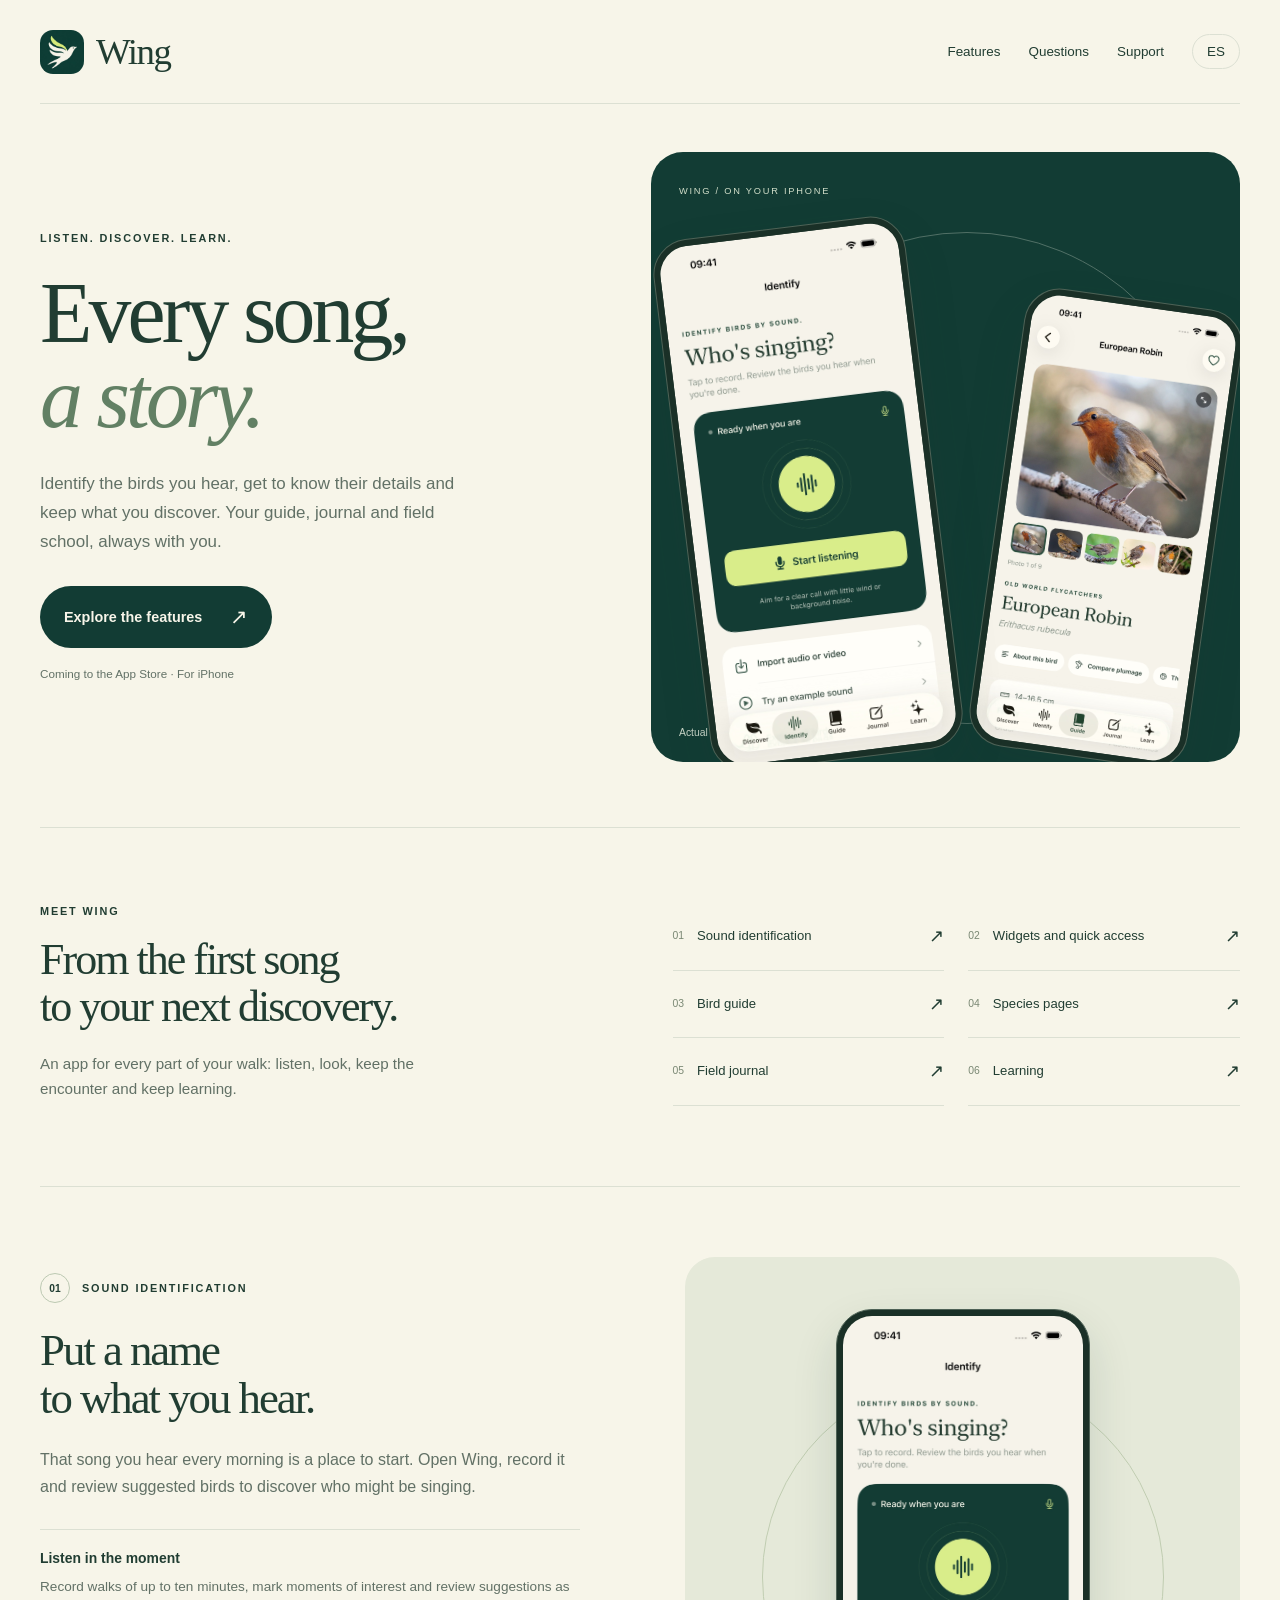
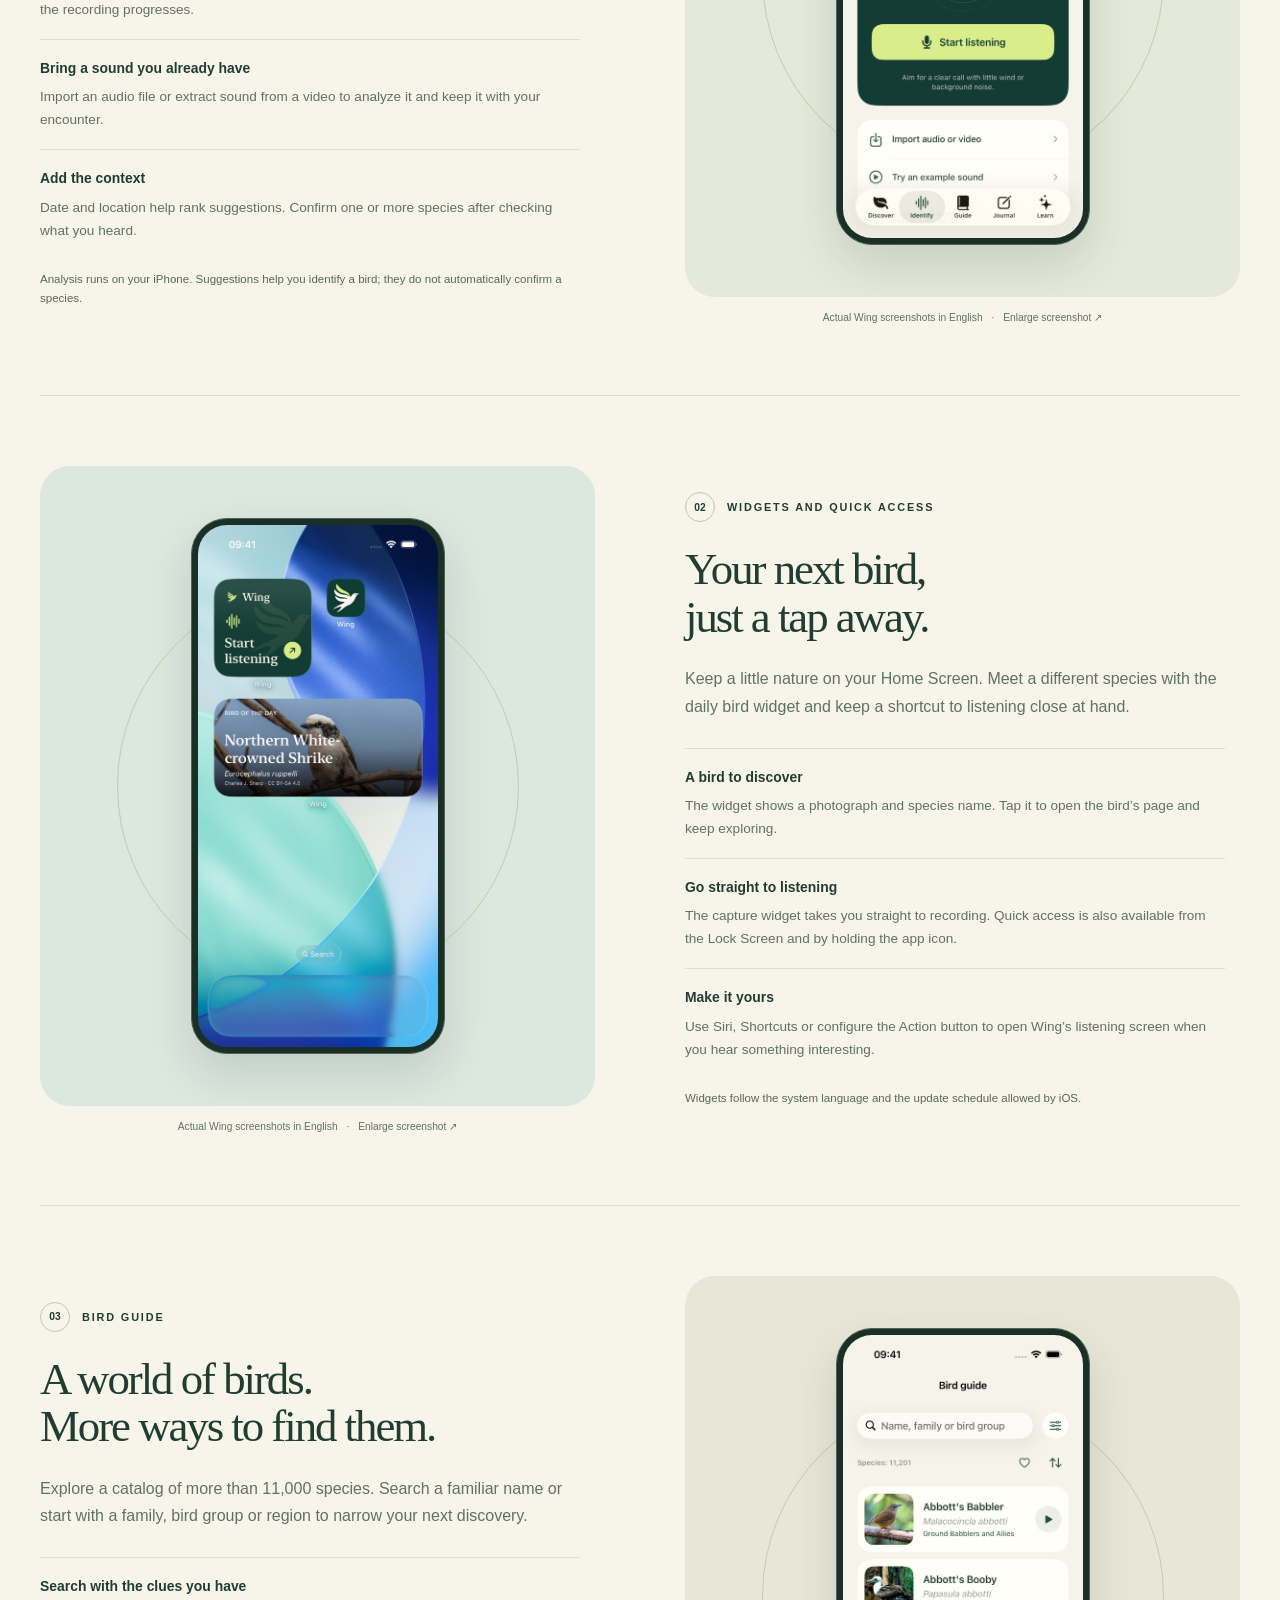
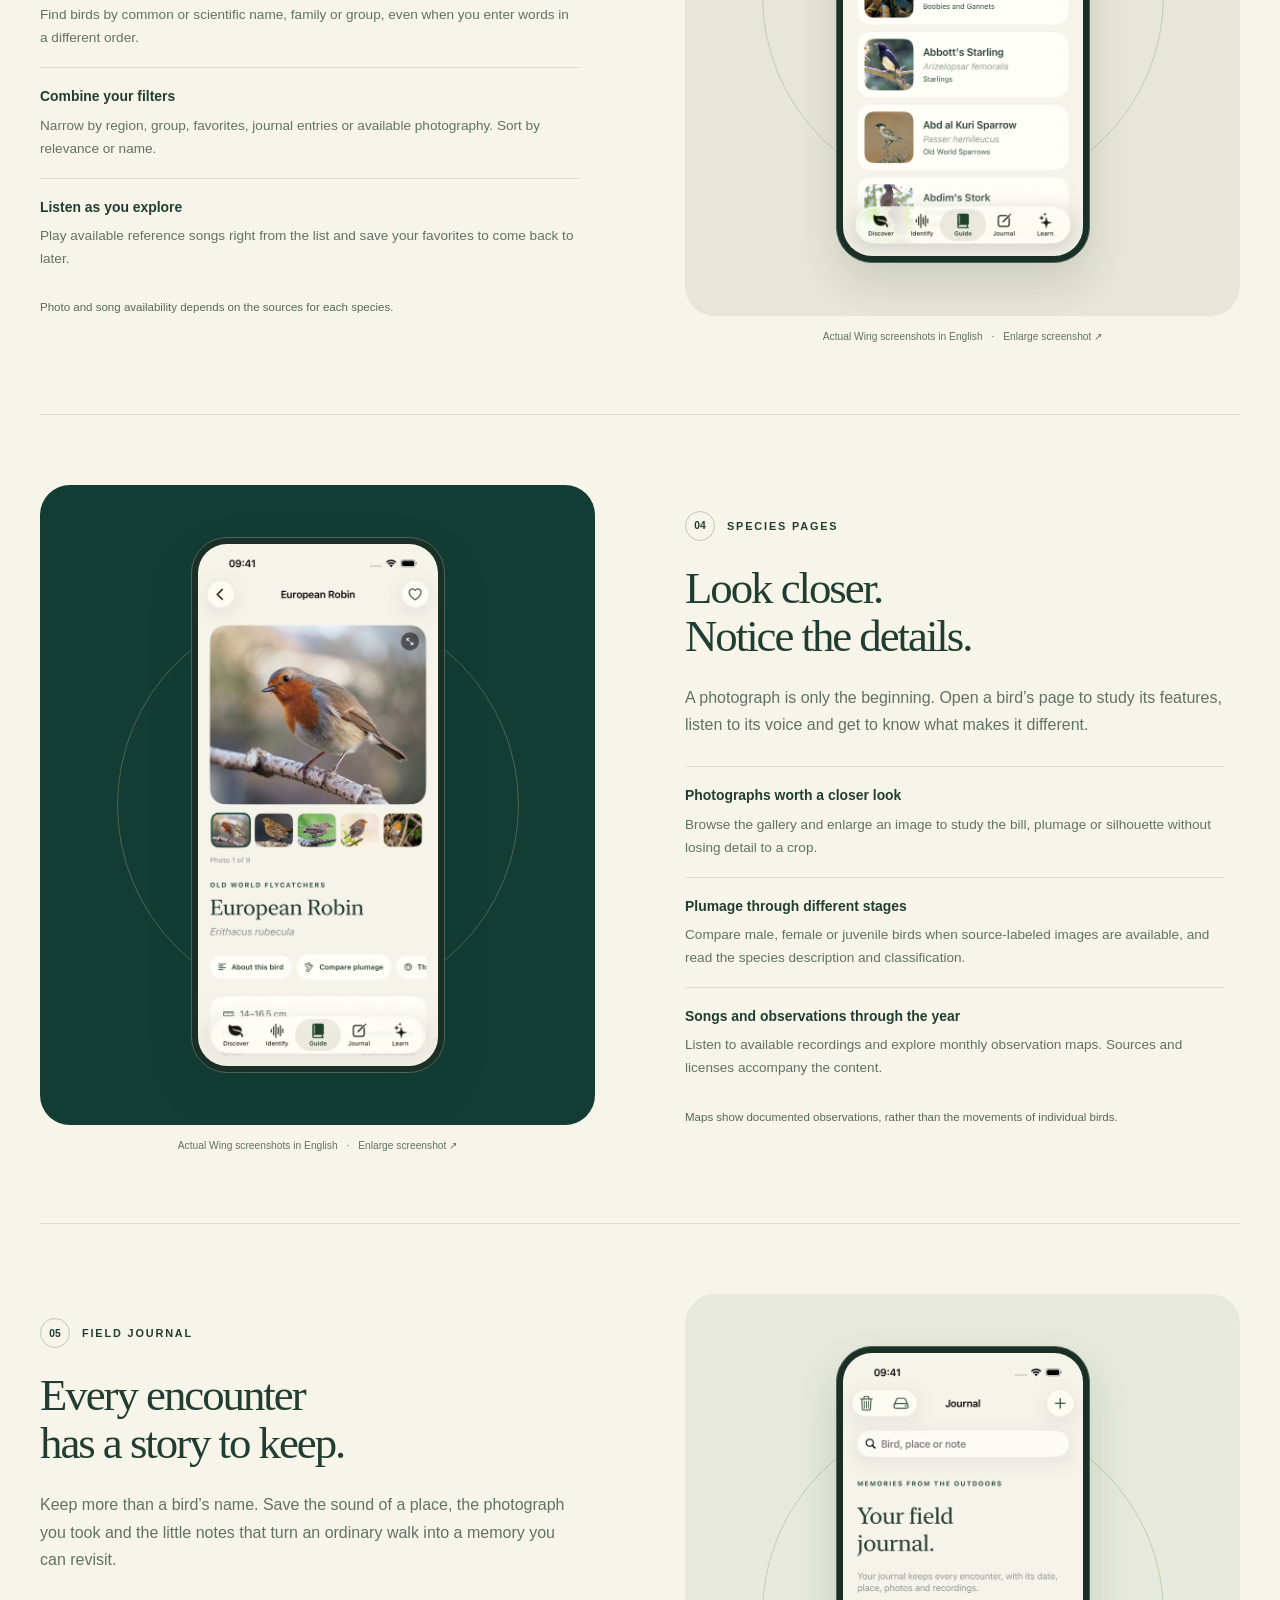
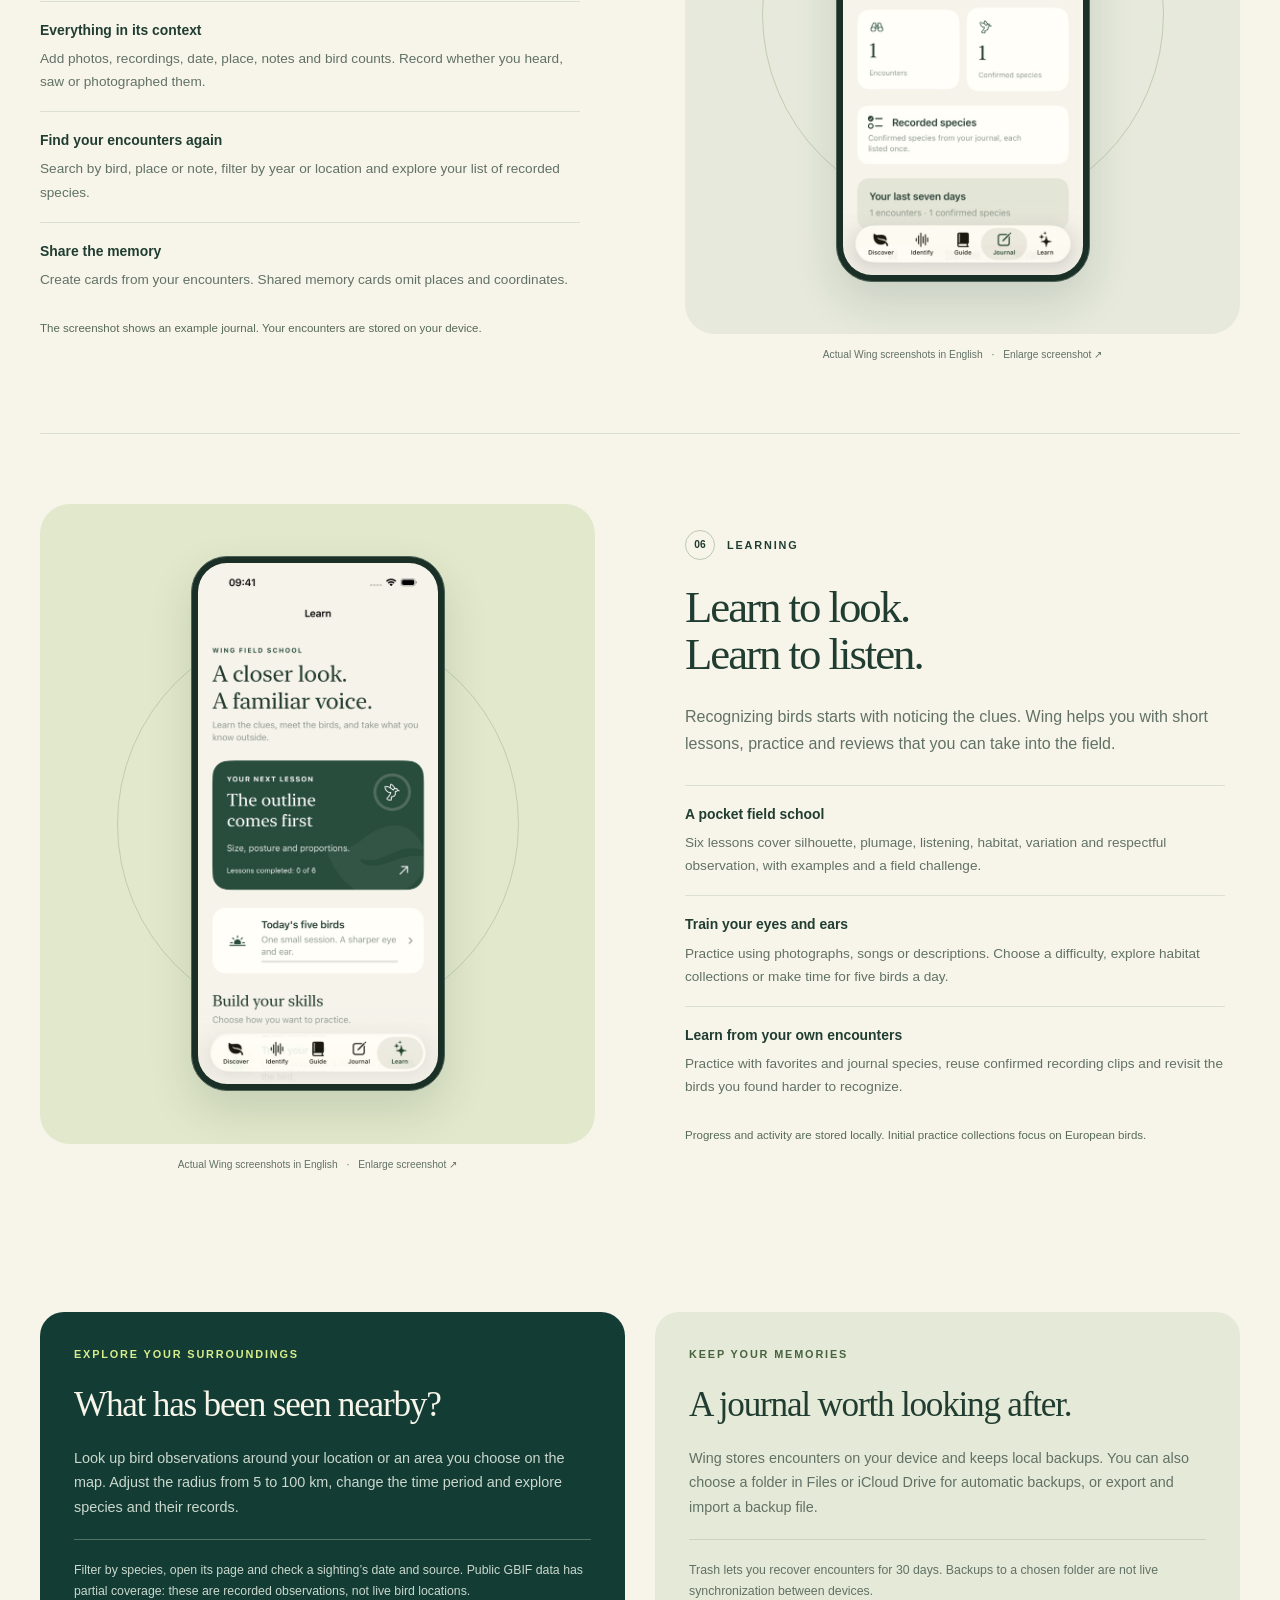
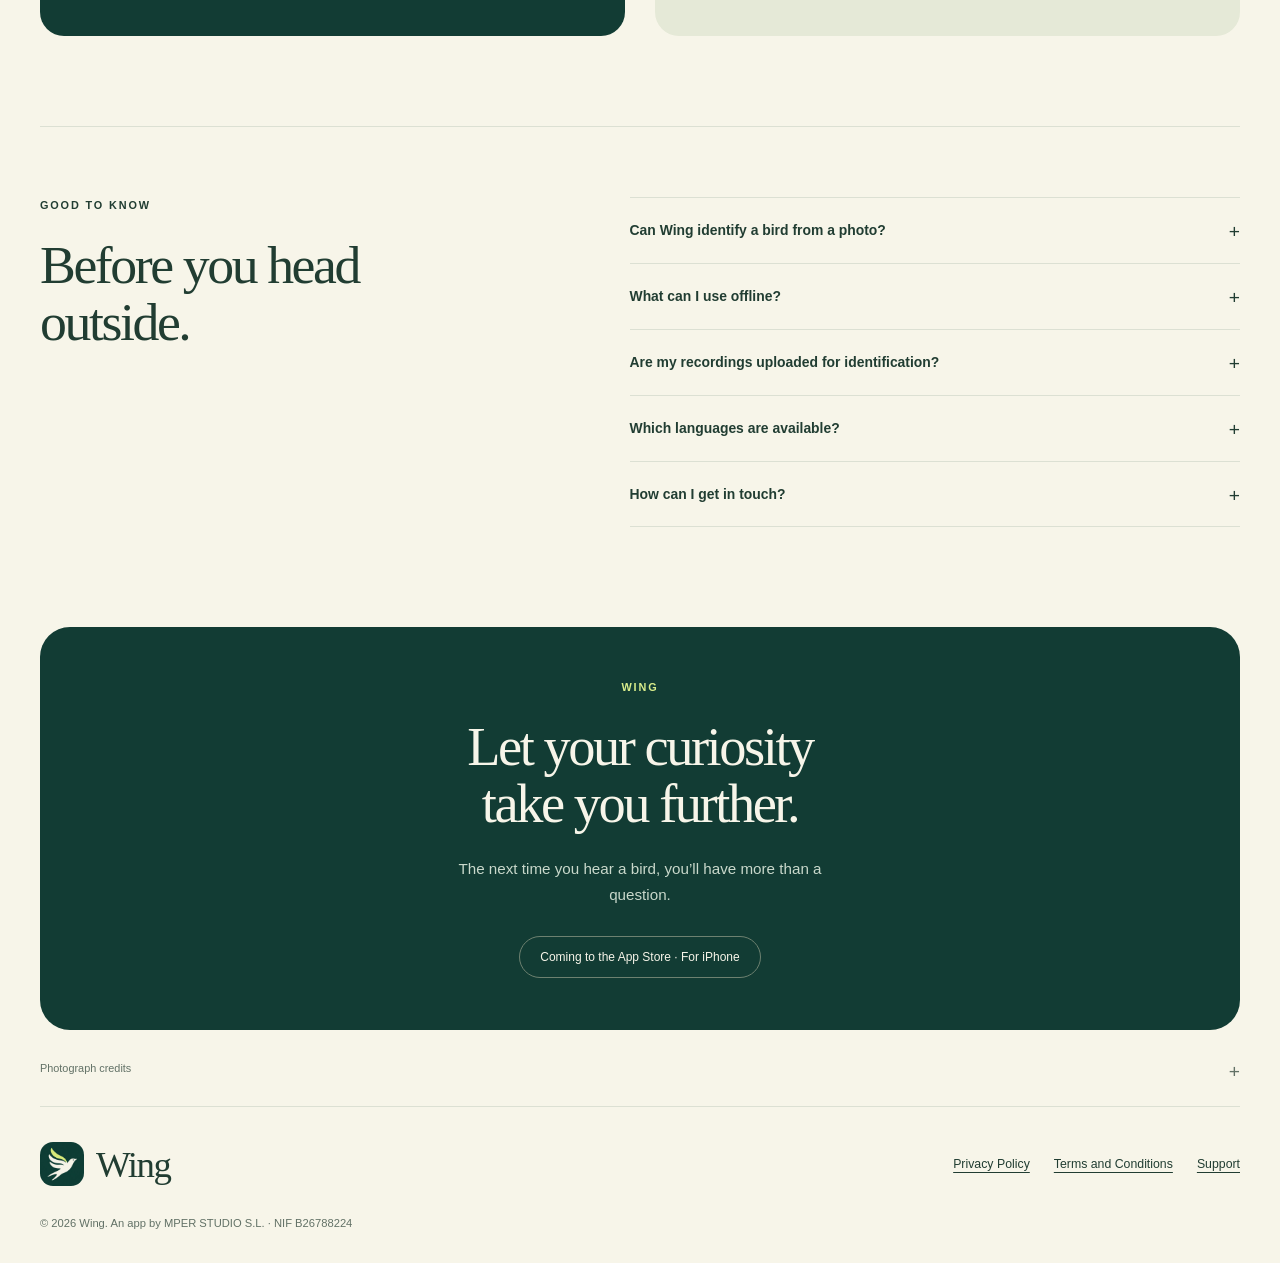
==== commit 8c64a229: "Use English app screenshots on the English website" ====
--- a/en/index.html
+++ b/en/index.html
@@ -4,11 +4,11 @@
   <meta charset="utf-8"><meta name="viewport" content="width=device-width,initial-scale=1">
   <meta name="color-scheme" content="light"><meta name="theme-color" content="#123c34">
   <title>Wing — Discover the birds around you</title><meta name="description" content="Identify birds by their songs, explore species and keep your encounters. Your companion for a closer connection to nature.">
-  <link rel="canonical" href="https://mpdevelopment39.github.io/wing-app/en/">
-  <link rel="alternate" hreflang="es" href="https://mpdevelopment39.github.io/wing-app/es/"><link rel="alternate" hreflang="en" href="https://mpdevelopment39.github.io/wing-app/en/"><link rel="alternate" hreflang="x-default" href="https://mpdevelopment39.github.io/wing-app/en/">
-  <meta property="og:type" content="website"><meta property="og:title" content="Wing — Discover the birds around you"><meta property="og:description" content="Identify birds by their songs, explore species and keep your encounters. Your companion for a closer connection to nature."><meta property="og:url" content="https://mpdevelopment39.github.io/wing-app/en/"><meta property="og:image" content="https://mpdevelopment39.github.io/wing-app/assets/wing-icon.jpg"><meta property="og:image:alt" content="Wing">
+  <link rel="canonical" href="https://mpdevelopment39.github.io/wing-website/en/">
+  <link rel="alternate" hreflang="es" href="https://mpdevelopment39.github.io/wing-website/es/"><link rel="alternate" hreflang="en" href="https://mpdevelopment39.github.io/wing-website/en/"><link rel="alternate" hreflang="x-default" href="https://mpdevelopment39.github.io/wing-website/en/">
+  <meta property="og:type" content="website"><meta property="og:title" content="Wing — Discover the birds around you"><meta property="og:description" content="Identify birds by their songs, explore species and keep your encounters. Your companion for a closer connection to nature."><meta property="og:url" content="https://mpdevelopment39.github.io/wing-website/en/"><meta property="og:image" content="https://mpdevelopment39.github.io/wing-website/assets/wing-icon.jpg"><meta property="og:image:alt" content="Wing">
   <link rel="icon" href="../assets/favicon.png"><link rel="stylesheet" href="../styles.css?v=4">
-  <script src="../site.js?v=4" defer></script>
+<script src="../site.js?v=4" defer></script>
 </head><body><a class="skip" href="#main">Skip to content</a>
 <header class="header wrap">
   <a class="brand" href="../en/" aria-label="Wing"><img src="../assets/wing-icon.jpg" width="44" height="44" alt=""><span class="wordmark">Wing</span></a>
@@ -22,7 +22,7 @@
 <main id="main">
   <section class="hero wrap">
     <div class="hero-copy"><span class="eyebrow">LISTEN. DISCOVER. LEARN.</span><h1>Every song,<br><em>a story.</em></h1><p class="hero-intro">Identify the birds you hear, get to know their details and keep what you discover. Your guide, journal and field school, always with you.</p><a class="button" href="#discover">Explore the features<span aria-hidden="true">↗</span></a><p class="availability">Coming to the App Store · For iPhone</p></div>
-    <div class="hero-stage"><span class="hero-label">WING / ON YOUR IPHONE</span><div class="hero-phones"><div class="hero-primary"><a class="screen-link device device-identify" href="../assets/screens/identify.jpg" data-screen aria-label="Enlarge screenshot: Sound identification"><img src="../assets/screens/identify.jpg" width="1000" height="2174" alt="Wing identification screen with Listen button and audio or video import" fetchpriority="high"><span class="screen-expand" aria-hidden="true">↗</span></a></div><div class="hero-secondary"><a class="screen-link device device-species" href="../assets/screens/species.jpg" data-screen aria-label="Enlarge screenshot: Species pages"><img src="../assets/screens/species.jpg" width="1000" height="2174" alt="Wing European Robin page with photograph, gallery and plumage comparison" fetchpriority="high"><span class="screen-expand" aria-hidden="true">↗</span></a></div></div><p class="hero-caption">Actual Wing screenshots in Spanish</p></div>
+    <div class="hero-stage"><span class="hero-label">WING / ON YOUR IPHONE</span><div class="hero-phones"><div class="hero-primary"><a class="screen-link device device-identify" href="../assets/screens/en/identify.jpg" data-screen aria-label="Enlarge screenshot: Sound identification"><img src="../assets/screens/en/identify.jpg" width="1000" height="2174" alt="Wing identification screen with Listen button and audio or video import" fetchpriority="high"><span class="screen-expand" aria-hidden="true">↗</span></a></div><div class="hero-secondary"><a class="screen-link device device-species" href="../assets/screens/en/species.jpg" data-screen aria-label="Enlarge screenshot: Species pages"><img src="../assets/screens/en/species.jpg" width="1000" height="2174" alt="Wing European Robin page with photograph, gallery and plumage comparison" fetchpriority="high"><span class="screen-expand" aria-hidden="true">↗</span></a></div></div><p class="hero-caption">Actual Wing screenshots in English</p></div>
   </section>
   <section class="feature-index wrap" id="discover" aria-labelledby="feature-index-title">
     <div class="index-heading"><span class="eyebrow">MEET WING</span><h2 id="feature-index-title">From the first song<br>to your next discovery.</h2><p>An app for every part of your walk: listen, look, keep the encounter and keep learning.</p></div>
@@ -33,40 +33,40 @@
     <h2 id="title-identify">Put a name<br>to what you hear.</h2><p class="feature-intro">That song you hear every morning is a place to start. Open Wing, record it and review suggested birds to discover who might be singing.</p>
     <ul class="feature-details"><li><h3>Listen in the moment</h3><p>Record walks of up to ten minutes, mark moments of interest and review suggestions as the recording progresses.</p></li><li><h3>Bring a sound you already have</h3><p>Import an audio file or extract sound from a video to analyze it and keep it with your encounter.</p></li><li><h3>Add the context</h3><p>Date and location help rank suggestions. Confirm one or more species after checking what you heard.</p></li></ul><p class="feature-note">Analysis runs on your iPhone. Suggestions help you identify a bird; they do not automatically confirm a species.</p>
   </div>
-  <figure class="feature-visual stage-identify"><div class="screen-stage"><a class="screen-link device device-identify" href="../assets/screens/identify.jpg" data-screen aria-label="Enlarge screenshot: Sound identification"><img src="../assets/screens/identify.jpg" width="1000" height="2174" alt="Wing identification screen with Listen button and audio or video import" loading="lazy"><span class="screen-expand" aria-hidden="true">↗</span></a></div><figcaption>Actual Wing screenshots in Spanish <span aria-hidden="true">·</span> Enlarge screenshot ↗</figcaption></figure>
+  <figure class="feature-visual stage-identify"><div class="screen-stage"><a class="screen-link device device-identify" href="../assets/screens/en/identify.jpg" data-screen aria-label="Enlarge screenshot: Sound identification"><img src="../assets/screens/en/identify.jpg" width="1000" height="2174" alt="Wing identification screen with Listen button and audio or video import" loading="lazy"><span class="screen-expand" aria-hidden="true">↗</span></a></div><figcaption>Actual Wing screenshots in English <span aria-hidden="true">·</span> Enlarge screenshot ↗</figcaption></figure>
 </section><section class="feature-section wrap reverse" id="widgets" aria-labelledby="title-widgets">
   <div class="feature-copy"><span class="eyebrow"><span class="section-number">02</span>Widgets and quick access</span>
     <h2 id="title-widgets">Your next bird,<br>just a tap away.</h2><p class="feature-intro">Keep a little nature on your Home Screen. Meet a different species with the daily bird widget and keep a shortcut to listening close at hand.</p>
     <ul class="feature-details"><li><h3>A bird to discover</h3><p>The widget shows a photograph and species name. Tap it to open the bird’s page and keep exploring.</p></li><li><h3>Go straight to listening</h3><p>The capture widget takes you straight to recording. Quick access is also available from the Lock Screen and by holding the app icon.</p></li><li><h3>Make it yours</h3><p>Use Siri, Shortcuts or configure the Action button to open Wing’s listening screen when you hear something interesting.</p></li></ul><p class="feature-note">Widgets follow the system language and the update schedule allowed by iOS.</p>
   </div>
-  <figure class="feature-visual stage-widgets"><div class="screen-stage"><a class="screen-link device device-widgets" href="../assets/screens/widgets.jpg" data-screen aria-label="Enlarge screenshot: Widgets and quick access"><img src="../assets/screens/widgets.jpg" width="1000" height="2174" alt="Actual Wing daily bird and Listen widgets on an iPhone Home Screen" loading="lazy"><span class="screen-expand" aria-hidden="true">↗</span></a></div><figcaption>Actual Wing screenshots in Spanish <span aria-hidden="true">·</span> Enlarge screenshot ↗</figcaption></figure>
+  <figure class="feature-visual stage-widgets"><div class="screen-stage"><a class="screen-link device device-widgets" href="../assets/screens/en/widgets.jpg" data-screen aria-label="Enlarge screenshot: Widgets and quick access"><img src="../assets/screens/en/widgets.jpg" width="1000" height="2174" alt="Actual Wing daily bird and Listen widgets on an iPhone Home Screen" loading="lazy"><span class="screen-expand" aria-hidden="true">↗</span></a></div><figcaption>Actual Wing screenshots in English <span aria-hidden="true">·</span> Enlarge screenshot ↗</figcaption></figure>
 </section><section class="feature-section wrap " id="guide" aria-labelledby="title-guide">
   <div class="feature-copy"><span class="eyebrow"><span class="section-number">03</span>Bird guide</span>
     <h2 id="title-guide">A world of birds.<br>More ways to find them.</h2><p class="feature-intro">Explore a catalog of more than 11,000 species. Search a familiar name or start with a family, bird group or region to narrow your next discovery.</p>
     <ul class="feature-details"><li><h3>Search with the clues you have</h3><p>Find birds by common or scientific name, family or group, even when you enter words in a different order.</p></li><li><h3>Combine your filters</h3><p>Narrow by region, group, favorites, journal entries or available photography. Sort by relevance or name.</p></li><li><h3>Listen as you explore</h3><p>Play available reference songs right from the list and save your favorites to come back to later.</p></li></ul><p class="feature-note">Photo and song availability depends on the sources for each species.</p>
   </div>
-  <figure class="feature-visual stage-guide"><div class="screen-stage"><a class="screen-link device device-guide" href="../assets/screens/guide.jpg" data-screen aria-label="Enlarge screenshot: Bird guide"><img src="../assets/screens/guide.jpg" width="1000" height="2174" alt="Wing guide showing 11,201 species, search, favorites and filters" loading="lazy"><span class="screen-expand" aria-hidden="true">↗</span></a></div><figcaption>Actual Wing screenshots in Spanish <span aria-hidden="true">·</span> Enlarge screenshot ↗</figcaption></figure>
+  <figure class="feature-visual stage-guide"><div class="screen-stage"><a class="screen-link device device-guide" href="../assets/screens/en/guide.jpg" data-screen aria-label="Enlarge screenshot: Bird guide"><img src="../assets/screens/en/guide.jpg" width="1000" height="2174" alt="Wing guide showing 11,201 species, search, favorites and filters" loading="lazy"><span class="screen-expand" aria-hidden="true">↗</span></a></div><figcaption>Actual Wing screenshots in English <span aria-hidden="true">·</span> Enlarge screenshot ↗</figcaption></figure>
 </section><section class="feature-section wrap reverse" id="species" aria-labelledby="title-species">
   <div class="feature-copy"><span class="eyebrow"><span class="section-number">04</span>Species pages</span>
     <h2 id="title-species">Look closer.<br>Notice the details.</h2><p class="feature-intro">A photograph is only the beginning. Open a bird’s page to study its features, listen to its voice and get to know what makes it different.</p>
     <ul class="feature-details"><li><h3>Photographs worth a closer look</h3><p>Browse the gallery and enlarge an image to study the bill, plumage or silhouette without losing detail to a crop.</p></li><li><h3>Plumage through different stages</h3><p>Compare male, female or juvenile birds when source-labeled images are available, and read the species description and classification.</p></li><li><h3>Songs and observations through the year</h3><p>Listen to available recordings and explore monthly observation maps. Sources and licenses accompany the content.</p></li></ul><p class="feature-note">Maps show documented observations, rather than the movements of individual birds.</p>
   </div>
-  <figure class="feature-visual stage-species"><div class="screen-stage"><a class="screen-link device device-species" href="../assets/screens/species.jpg" data-screen aria-label="Enlarge screenshot: Species pages"><img src="../assets/screens/species.jpg" width="1000" height="2174" alt="Wing European Robin page with photograph, gallery and plumage comparison" loading="lazy"><span class="screen-expand" aria-hidden="true">↗</span></a></div><figcaption>Actual Wing screenshots in Spanish <span aria-hidden="true">·</span> Enlarge screenshot ↗</figcaption></figure>
+  <figure class="feature-visual stage-species"><div class="screen-stage"><a class="screen-link device device-species" href="../assets/screens/en/species.jpg" data-screen aria-label="Enlarge screenshot: Species pages"><img src="../assets/screens/en/species.jpg" width="1000" height="2174" alt="Wing European Robin page with photograph, gallery and plumage comparison" loading="lazy"><span class="screen-expand" aria-hidden="true">↗</span></a></div><figcaption>Actual Wing screenshots in English <span aria-hidden="true">·</span> Enlarge screenshot ↗</figcaption></figure>
 </section><section class="feature-section wrap " id="journal" aria-labelledby="title-journal">
   <div class="feature-copy"><span class="eyebrow"><span class="section-number">05</span>Field journal</span>
     <h2 id="title-journal">Every encounter<br>has a story to keep.</h2><p class="feature-intro">Keep more than a bird’s name. Save the sound of a place, the photograph you took and the little notes that turn an ordinary walk into a memory you can revisit.</p>
     <ul class="feature-details"><li><h3>Everything in its context</h3><p>Add photos, recordings, date, place, notes and bird counts. Record whether you heard, saw or photographed them.</p></li><li><h3>Find your encounters again</h3><p>Search by bird, place or note, filter by year or location and explore your list of recorded species.</p></li><li><h3>Share the memory</h3><p>Create cards from your encounters. Shared memory cards omit places and coordinates.</p></li></ul><p class="feature-note">The screenshot shows an example journal. Your encounters are stored on your device.</p>
   </div>
-  <figure class="feature-visual stage-journal"><div class="screen-stage"><a class="screen-link device device-journal" href="../assets/screens/journal.jpg" data-screen aria-label="Enlarge screenshot: Field journal"><img src="../assets/screens/journal.jpg" width="1000" height="2174" alt="Wing field journal showing one example sighting and a species list" loading="lazy"><span class="screen-expand" aria-hidden="true">↗</span></a></div><figcaption>Actual Wing screenshots in Spanish <span aria-hidden="true">·</span> Enlarge screenshot ↗</figcaption></figure>
+  <figure class="feature-visual stage-journal"><div class="screen-stage"><a class="screen-link device device-journal" href="../assets/screens/en/journal.jpg" data-screen aria-label="Enlarge screenshot: Field journal"><img src="../assets/screens/en/journal.jpg" width="1000" height="2174" alt="Wing field journal showing one example sighting and a species list" loading="lazy"><span class="screen-expand" aria-hidden="true">↗</span></a></div><figcaption>Actual Wing screenshots in English <span aria-hidden="true">·</span> Enlarge screenshot ↗</figcaption></figure>
 </section><section class="feature-section wrap reverse" id="learn" aria-labelledby="title-learn">
   <div class="feature-copy"><span class="eyebrow"><span class="section-number">06</span>Learning</span>
     <h2 id="title-learn">Learn to look.<br>Learn to listen.</h2><p class="feature-intro">Recognizing birds starts with noticing the clues. Wing helps you with short lessons, practice and reviews that you can take into the field.</p>
     <ul class="feature-details"><li><h3>A pocket field school</h3><p>Six lessons cover silhouette, plumage, listening, habitat, variation and respectful observation, with examples and a field challenge.</p></li><li><h3>Train your eyes and ears</h3><p>Practice using photographs, songs or descriptions. Choose a difficulty, explore habitat collections or make time for five birds a day.</p></li><li><h3>Learn from your own encounters</h3><p>Practice with favorites and journal species, reuse confirmed recording clips and revisit the birds you found harder to recognize.</p></li></ul><p class="feature-note">Progress and activity are stored locally. Initial practice collections focus on European birds.</p>
   </div>
-  <figure class="feature-visual stage-learn"><div class="screen-stage"><a class="screen-link device device-learn" href="../assets/screens/learn.jpg" data-screen aria-label="Enlarge screenshot: Learning"><img src="../assets/screens/learn.jpg" width="1000" height="2174" alt="Wing field school with lessons, five daily birds and recognition practice" loading="lazy"><span class="screen-expand" aria-hidden="true">↗</span></a></div><figcaption>Actual Wing screenshots in Spanish <span aria-hidden="true">·</span> Enlarge screenshot ↗</figcaption></figure>
+  <figure class="feature-visual stage-learn"><div class="screen-stage"><a class="screen-link device device-learn" href="../assets/screens/en/learn.jpg" data-screen aria-label="Enlarge screenshot: Learning"><img src="../assets/screens/en/learn.jpg" width="1000" height="2174" alt="Wing field school with lessons, five daily birds and recognition practice" loading="lazy"><span class="screen-expand" aria-hidden="true">↗</span></a></div><figcaption>Actual Wing screenshots in English <span aria-hidden="true">·</span> Enlarge screenshot ↗</figcaption></figure>
 </section></div>
   <section class="extras wrap" aria-label="More Wing features"><article class="extra"><span class="eyebrow">Explore your surroundings</span><h3>What has been seen nearby?</h3><p>Look up bird observations around your location or an area you choose on the map. Adjust the radius from 5 to 100 km, change the time period and explore species and their records.</p><p class="extra-detail">Filter by species, open its page and check a sighting’s date and source. Public GBIF data has partial coverage: these are recorded observations, not live bird locations.</p></article><article class="extra"><span class="eyebrow">Keep your memories</span><h3>A journal worth looking after.</h3><p>Wing stores encounters on your device and keeps local backups. You can also choose a folder in Files or iCloud Drive for automatic backups, or export and import a backup file.</p><p class="extra-detail">Trash lets you recover encounters for 30 days. Backups to a chosen folder are not live synchronization between devices.</p></article></section>
-  <section class="faq-section wrap" id="questions"><div><span class="eyebrow">GOOD TO KNOW</span><h2>Before you head<br>outside.</h2></div><div class="faq"><details><summary>Can Wing identify a bird from a photo?</summary><p>Automatic identification uses sound. Photos help you explore species, practice and preserve your sightings in the journal.</p></details><details><summary>What can I use offline?</summary><p>Birdsong analysis, your journal and content already on your device can work offline. Maps, nearby observations, remote images and reference songs may require an Internet connection.</p></details><details><summary>Are my recordings uploaded for identification?</summary><p>No. Analysis runs on your iPhone. Maps, nearby bird searches and other content use external services when you request them. Our Privacy Policy explains the details.</p></details><details><summary>Which languages are available?</summary><p>Wing’s interface supports English, Spanish, French, German, Italian, Portuguese, Dutch, Japanese, Korean, Simplified Chinese, Arabic and Hindi. These screenshots show the app in Spanish.</p></details><details><summary>How can I get in touch?</summary><p>Email <a href="mailto:info@legal-assistant-ai.com">info@legal-assistant-ai.com</a> with the subject “Wing support”.</p></details></div></section>
+  <section class="faq-section wrap" id="questions"><div><span class="eyebrow">GOOD TO KNOW</span><h2>Before you head<br>outside.</h2></div><div class="faq"><details><summary>Can Wing identify a bird from a photo?</summary><p>Automatic identification uses sound. Photos help you explore species, practice and preserve your sightings in the journal.</p></details><details><summary>What can I use offline?</summary><p>Birdsong analysis, your journal and content already on your device can work offline. Maps, nearby observations, remote images and reference songs may require an Internet connection.</p></details><details><summary>Are my recordings uploaded for identification?</summary><p>No. Analysis runs on your iPhone. Maps, nearby bird searches and other content use external services when you request them. Our Privacy Policy explains the details.</p></details><details><summary>Which languages are available?</summary><p>Wing’s interface supports English, Spanish, French, German, Italian, Portuguese, Dutch, Japanese, Korean, Simplified Chinese, Arabic and Hindi. These screenshots show the app in English.</p></details><details><summary>How can I get in touch?</summary><p>Email <a href="mailto:info@legal-assistant-ai.com">info@legal-assistant-ai.com</a> with the subject “Wing support”.</p></details></div></section>
   <section class="closing wrap"><span class="eyebrow">WING</span><h2>Let your curiosity<br>take you further.</h2><p>The next time you hear a bird, you’ll have more than a question.</p><span class="coming-soon">Coming to the App Store · For iPhone</span></section>
   <div class="credits wrap"><details><summary>Photograph credits</summary><p>Interface and screenshots: MPER STUDIO S.L. Bird photographs retain their authors’ licenses. Screenshots have been resized and compressed for this website.</p><ul><li><em>Rhipidura laguceria</em> — James Eaton · <a href="https://commons.wikimedia.org/wiki/File:Rhipidura_fuscorufa_-_James_Eaton_-_337787657_(cropped).jpeg">Source</a> · <a href="http://creativecommons.org/publicdomain/zero/1.0/deed.en">CC0</a></li><li><em>Rhipidura albolimbata</em> — themaskedlapwing · <a href="https://commons.wikimedia.org/wiki/File:Rhipidura_albolimbata_-_themaskedlapwing_-_571140409.jpeg">Source</a> · <a href="https://creativecommons.org/licenses/by/4.0">CC BY 4.0</a></li><li><em>Drepanis coccinea</em> — HarmonyonPlanetEarth · <a href="https://commons.wikimedia.org/wiki/File:Vestiaria_coccinea_-Hawaii_-adult-8_(3).jpg">Source</a> · <a href="https://creativecommons.org/licenses/by/2.0">CC BY 2.0</a></li><li><em>Rhipidura superciliaris</em> — Jay Paul Campaner Mantuon · <a href="https://commons.wikimedia.org/wiki/File:Mindanao_Blue-fantail,_crop.jpg">Source</a> · <a href="https://creativecommons.org/licenses/by-sa/4.0">CC BY-SA 4.0</a></li><li><em>Eurocephalus ruppelli</em> — Charles J. Sharp · <a href="https://commons.wikimedia.org/wiki/File:White-rumped_shrike_(Eurocephalus_ruppelli)_Serengeti.jpg">Source</a> · <a href="https://creativecommons.org/licenses/by-sa/4.0">CC BY-SA 4.0</a></li><li><em>Rhipidura samarensis</em> — Forest Botial-Jarvis · <a href="https://commons.wikimedia.org/wiki/File:Visayan_Blue_Fantail_(cropped).jpg">Source</a> · <a href="https://creativecommons.org/licenses/by-sa/4.0">CC BY-SA 4.0</a></li><li><em>Erithacus rubecula</em> — Francis C. Franklin · <a href="https://commons.wikimedia.org/wiki/File:Erithacus_rubecula_with_cocked_head.jpg">Source</a> · <a href="https://creativecommons.org/licenses/by-sa/3.0">CC BY-SA 3.0</a></li><li><em>Erithacus rubecula</em> — Andy  Morffew from Itchen Abbas, Hampshire, UK · <a href="https://commons.wikimedia.org/wiki/File:Young_Robin_(7616882286).jpg">Source</a> · <a href="https://creativecommons.org/licenses/by/2.0">CC BY 2.0</a></li><li><em>Erithacus rubecula</em> — Andy  Morffew from Itchen Abbas, Hampshire, UK · <a href="https://commons.wikimedia.org/wiki/File:Juvenile_Robin_(7585680062).jpg">Source</a> · <a href="https://creativecommons.org/licenses/by/2.0">CC BY 2.0</a></li><li><em>Erithacus rubecula</em> — Alexis LOURS · <a href="https://commons.wikimedia.org/wiki/File:European_Robin_on_a_branch_with_leaves.jpg">Source</a> · <a href="https://creativecommons.org/licenses/by/2.0">CC BY 2.0</a></li><li><em>Erithacus rubecula</em> — Alexis Lours · <a href="https://commons.wikimedia.org/wiki/File:European_robin_singing.jpg">Source</a> · <a href="https://creativecommons.org/licenses/by/4.0">CC BY 4.0</a></li><li><em>Erithacus rubecula</em> — Alexis Lours · <a href="https://commons.wikimedia.org/wiki/File:European_robin_Cr%C3%A9teil_2.jpg">Source</a> · <a href="https://creativecommons.org/licenses/by/4.0">CC BY 4.0</a></li><li><em>Erithacus rubecula</em> — Alexis Lours · <a href="https://commons.wikimedia.org/wiki/File:European_robin_Cr%C3%A9teil_1.jpg">Source</a> · <a href="https://creativecommons.org/licenses/by/4.0">CC BY 4.0</a></li><li><em>Erithacus rubecula</em> — Diego Delso · <a href="https://commons.wikimedia.org/wiki/File:Petirrojo_europeo_(Erithacus_rubecula),_Almuradiel,_Ciudad_Real,_Espa%C3%B1a,_2021-12-19,_DD_14.jpg">Source</a> · <a href="https://creativecommons.org/licenses/by-sa/4.0">CC BY-SA 4.0</a></li><li><em>Erithacus rubecula</em> — Jose Angel Urquia Goitia · <a href="https://commons.wikimedia.org/wiki/File:Txantxangorri_gaztea.jpg">Source</a> · <a href="https://creativecommons.org/licenses/by-sa/4.0">CC BY-SA 4.0</a></li></ul></details></div>
 </main>
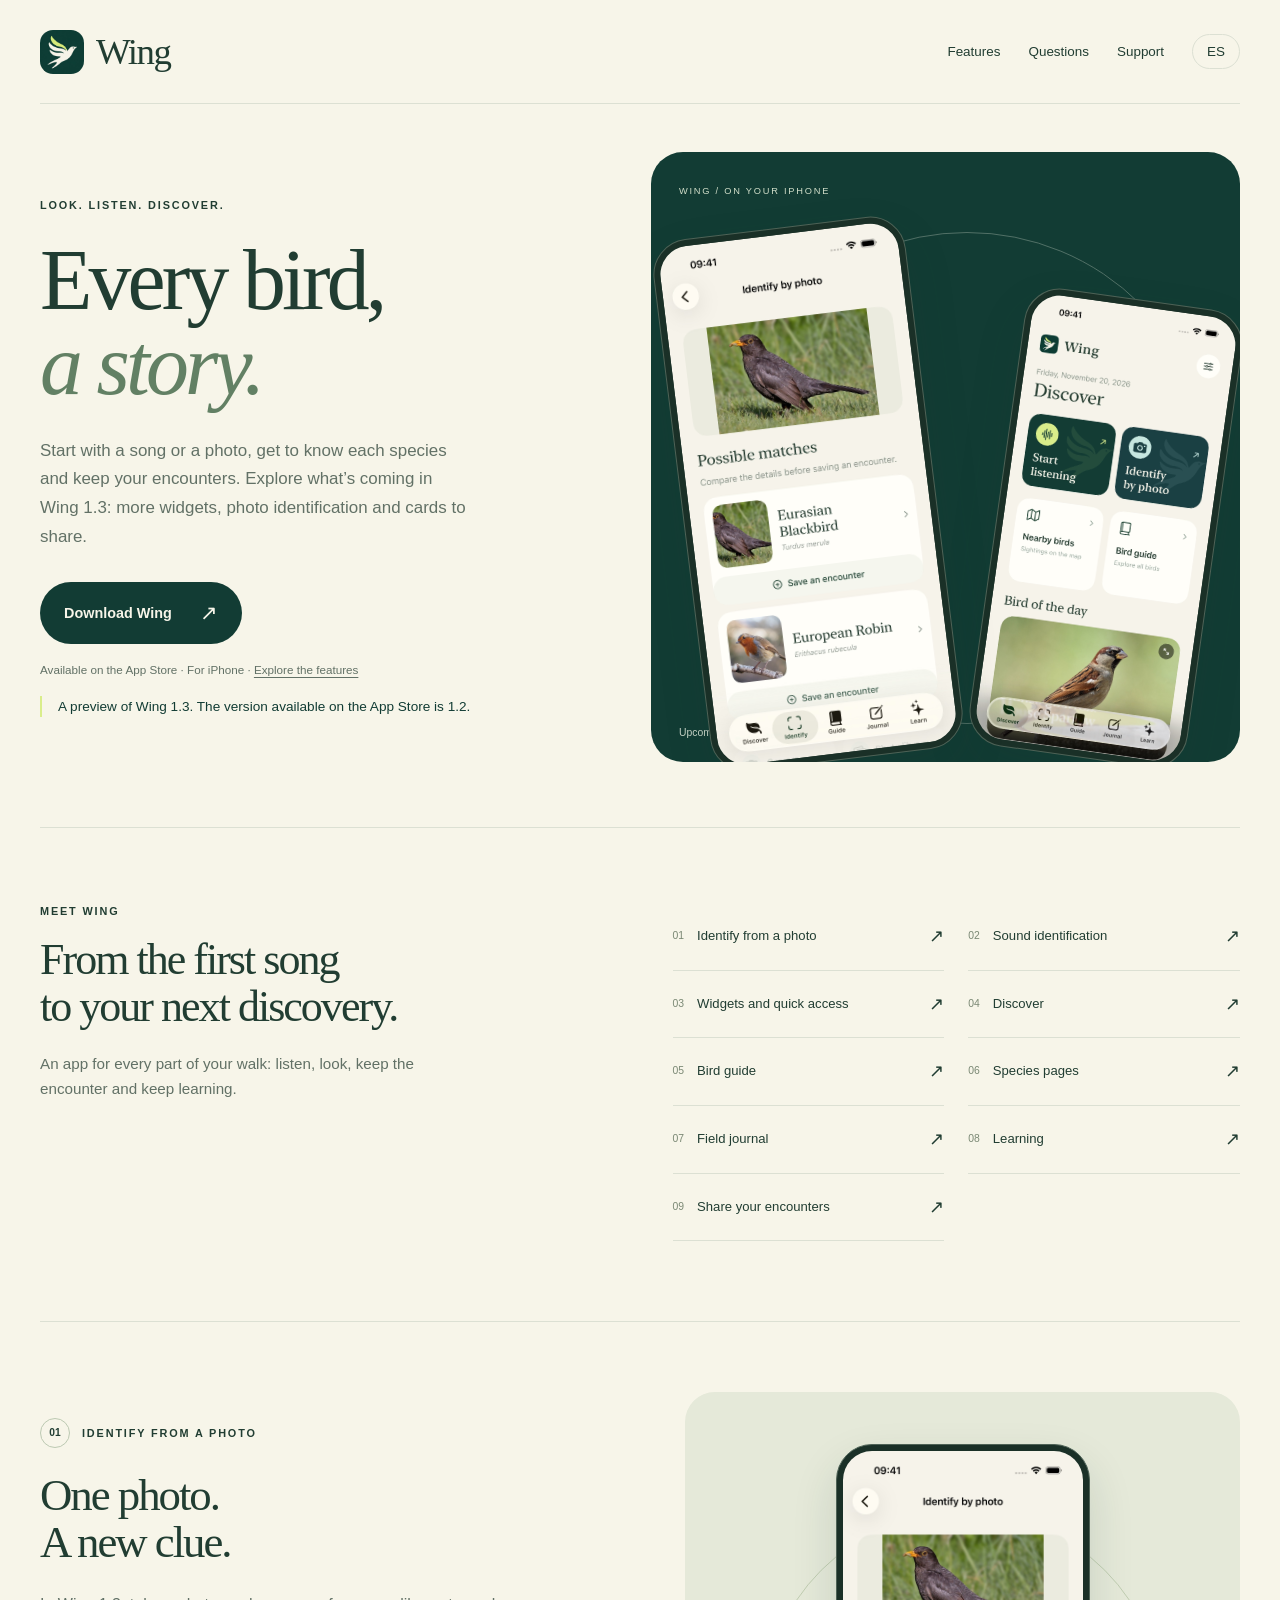
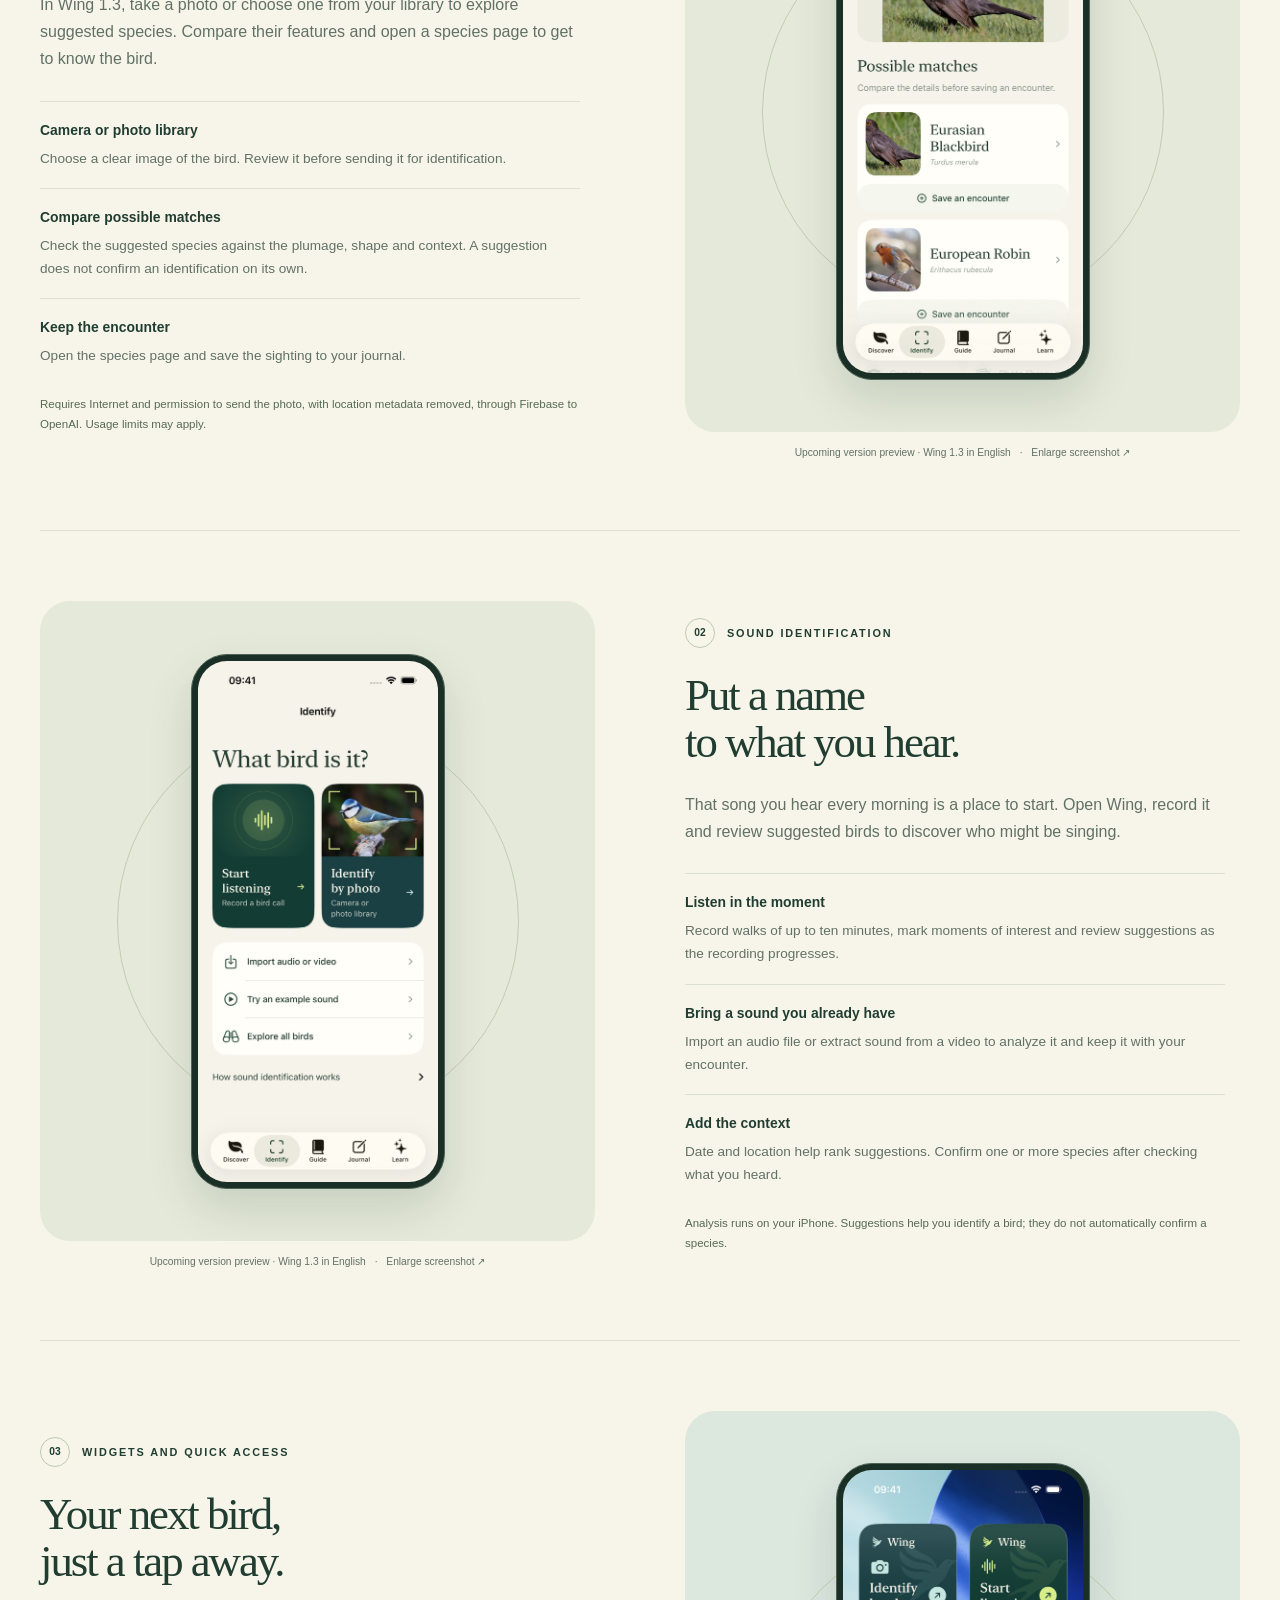
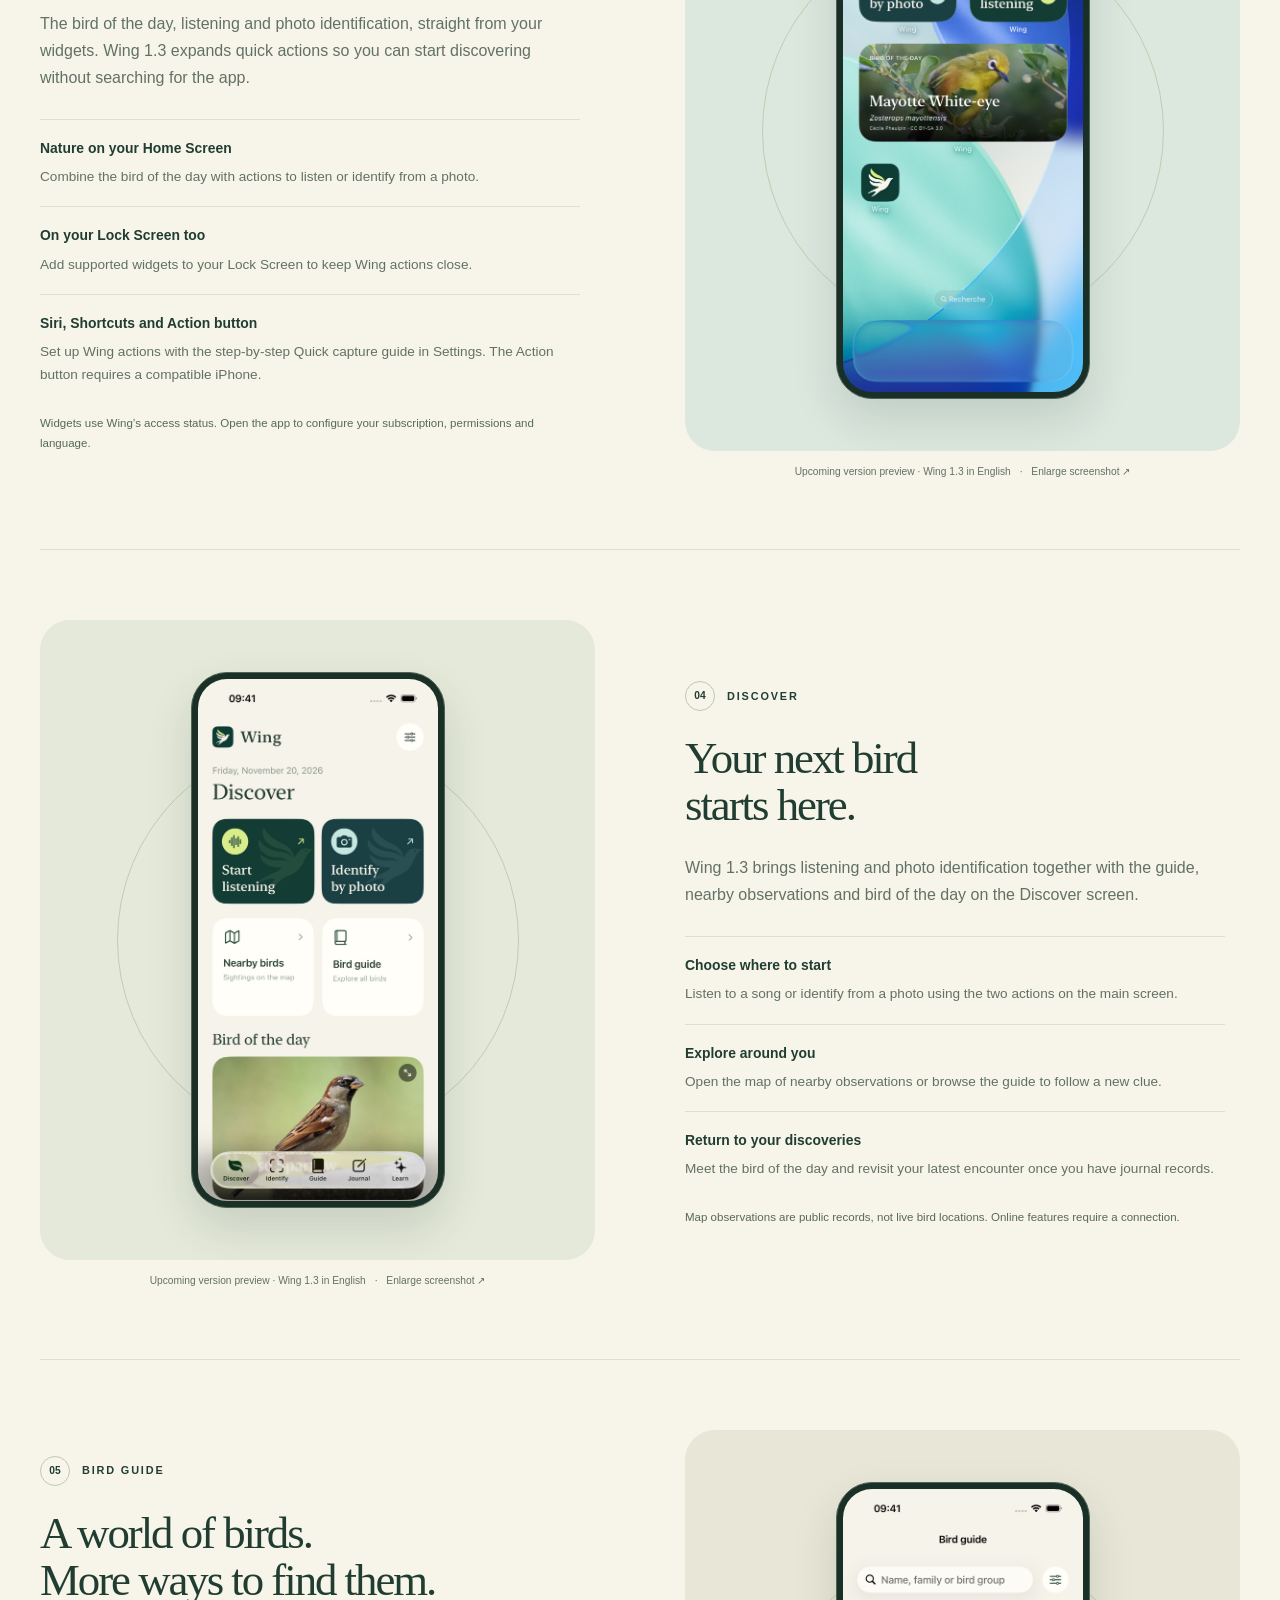
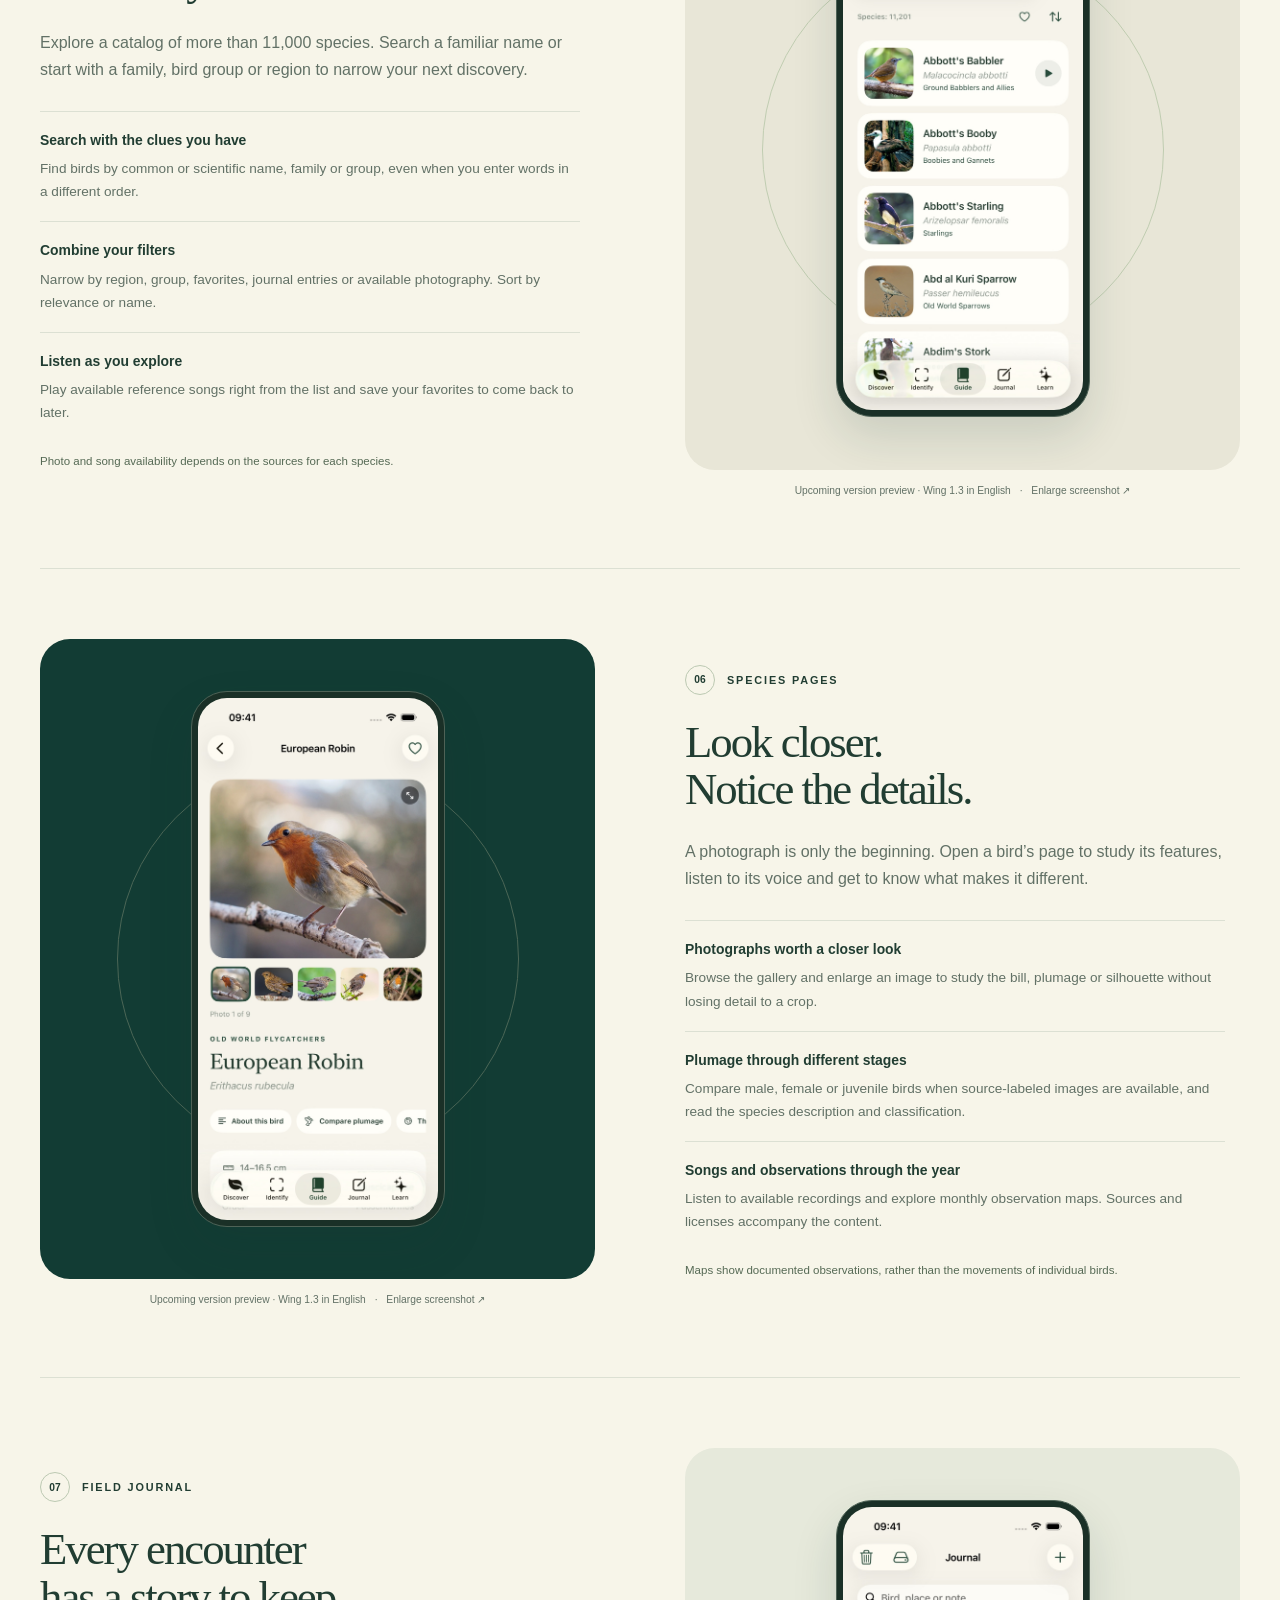
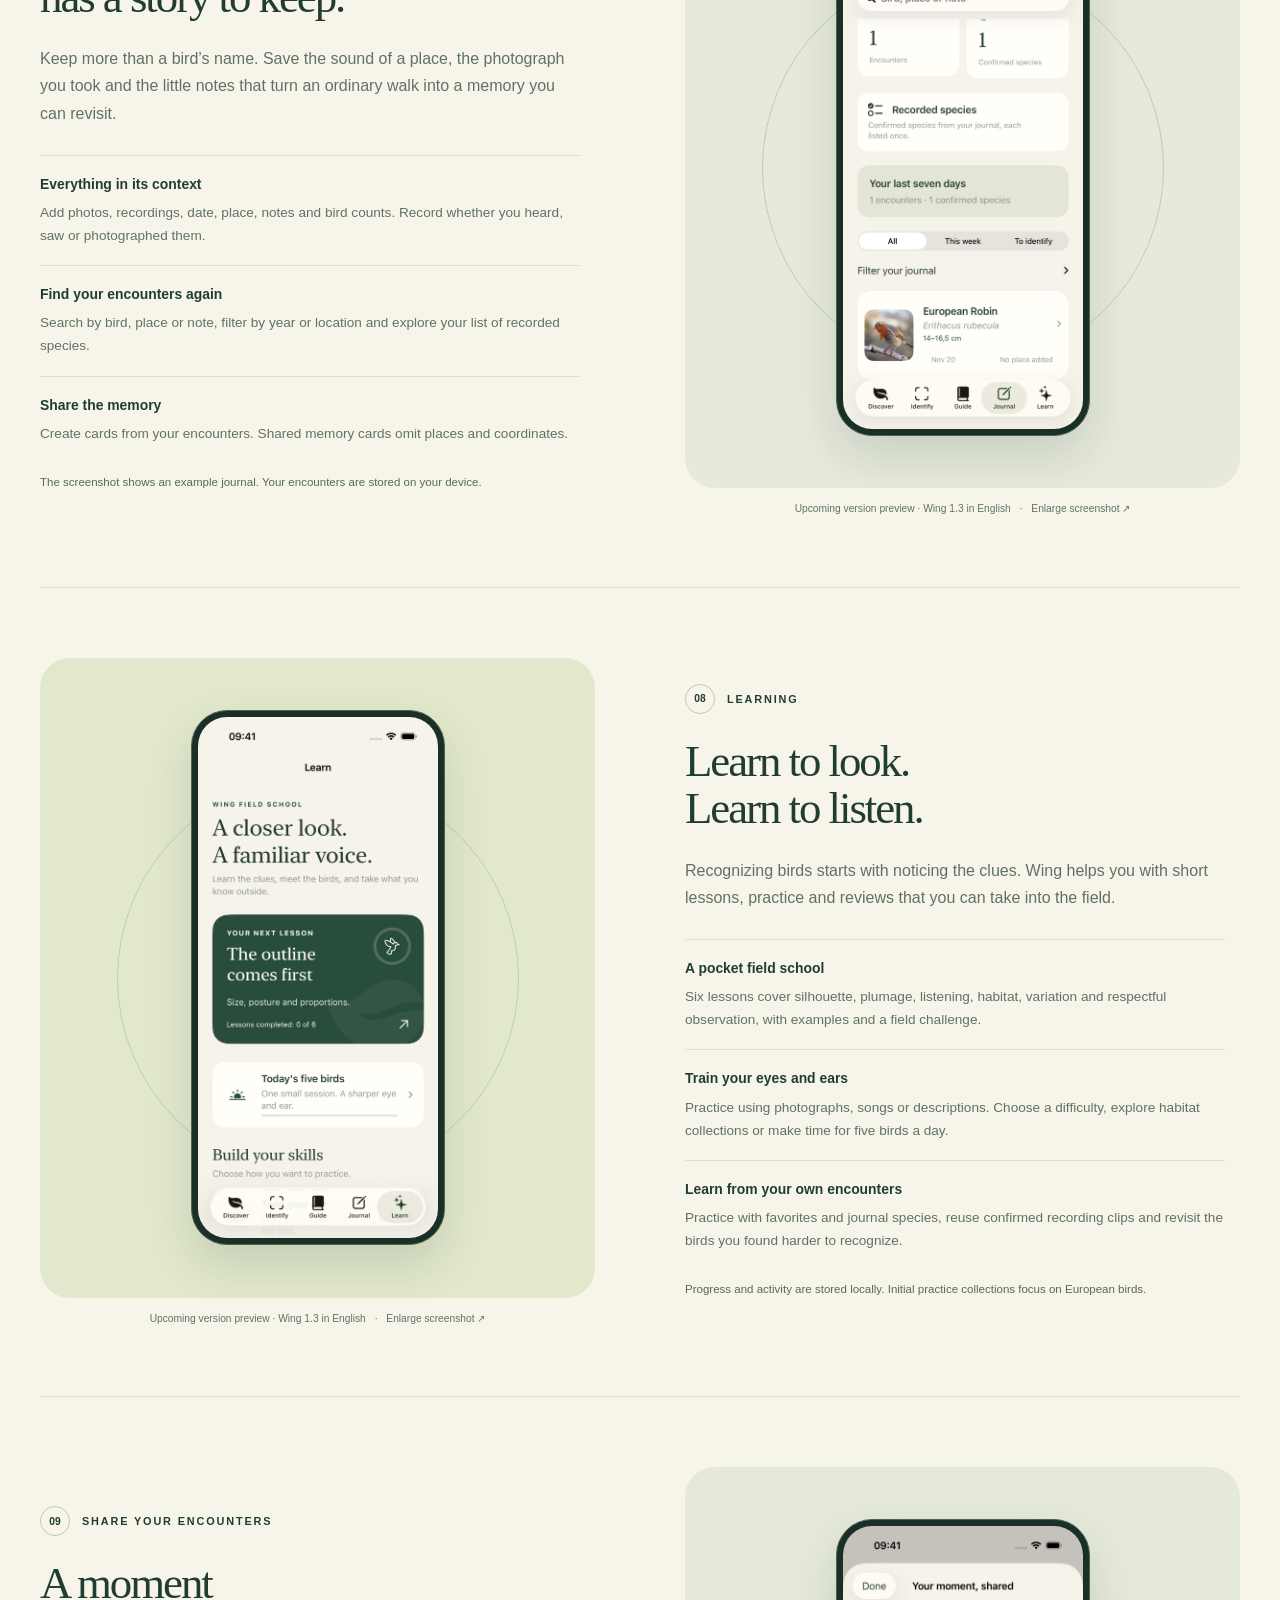
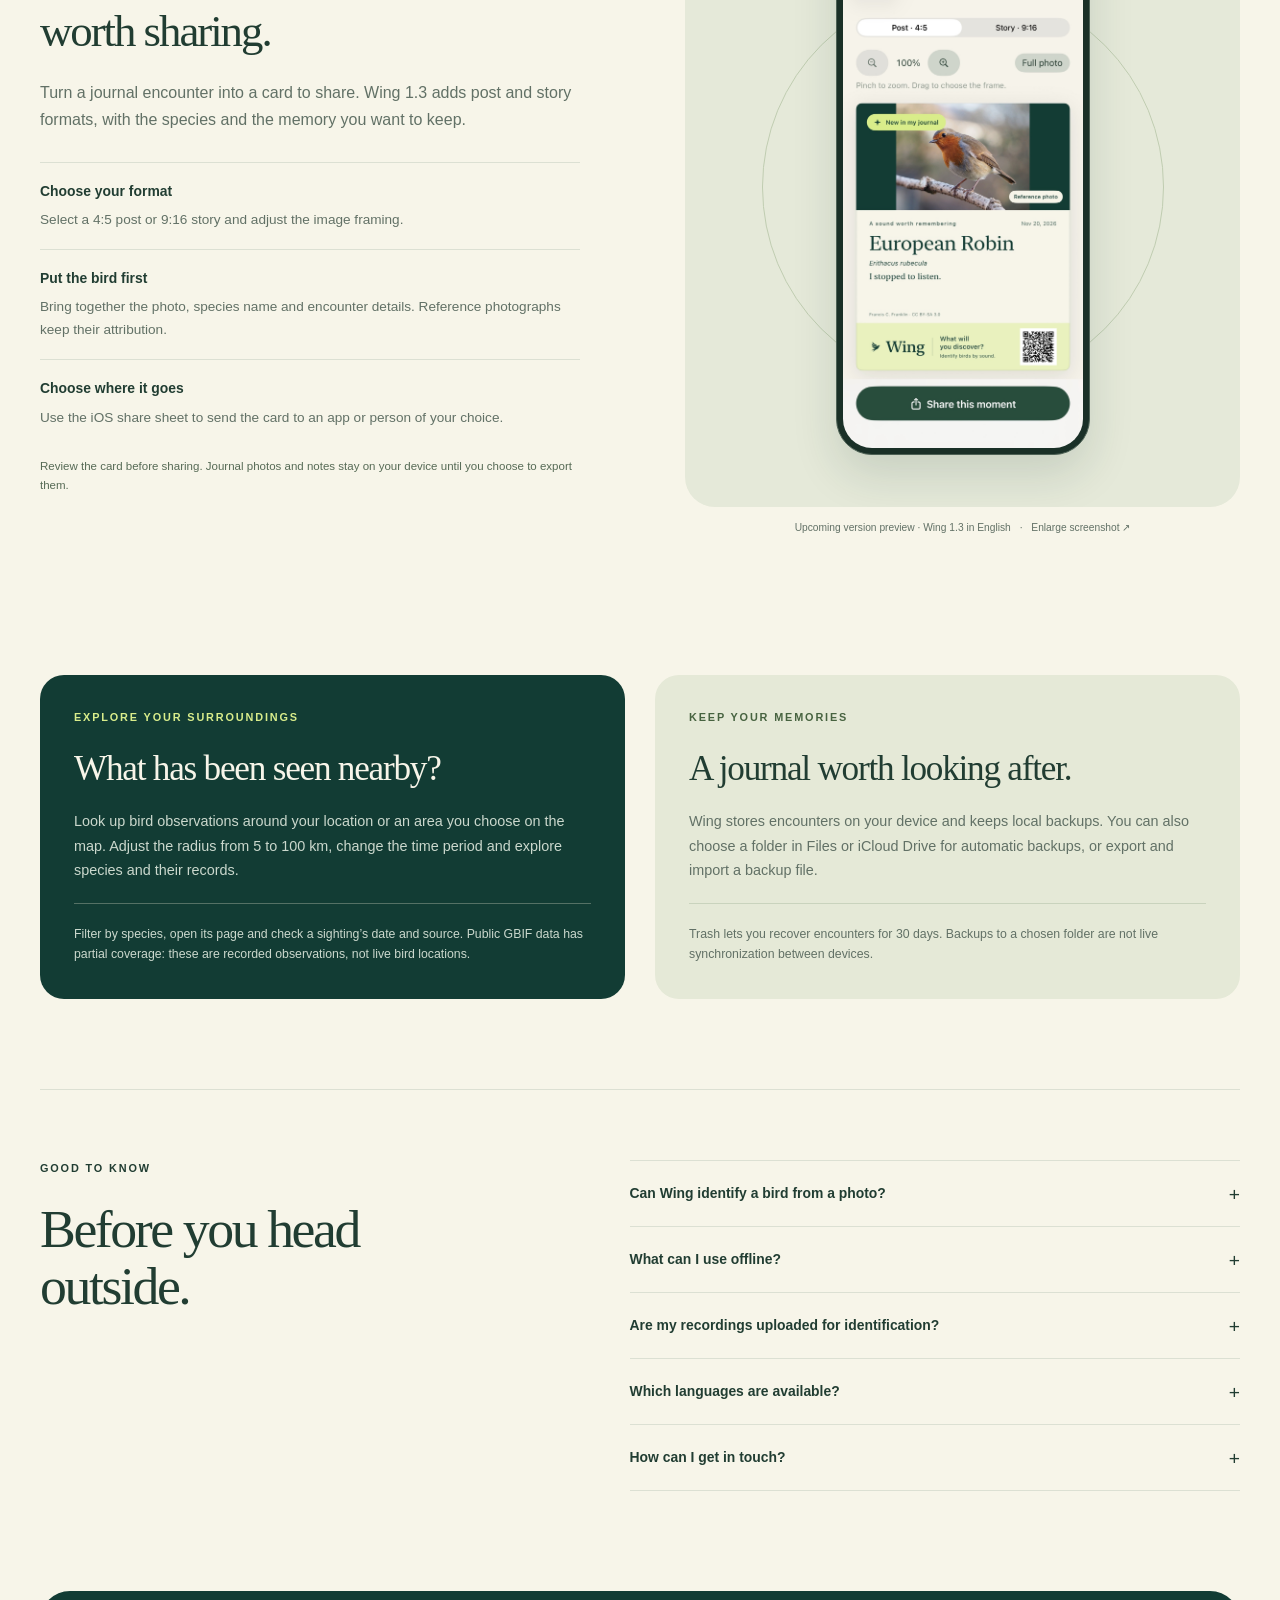
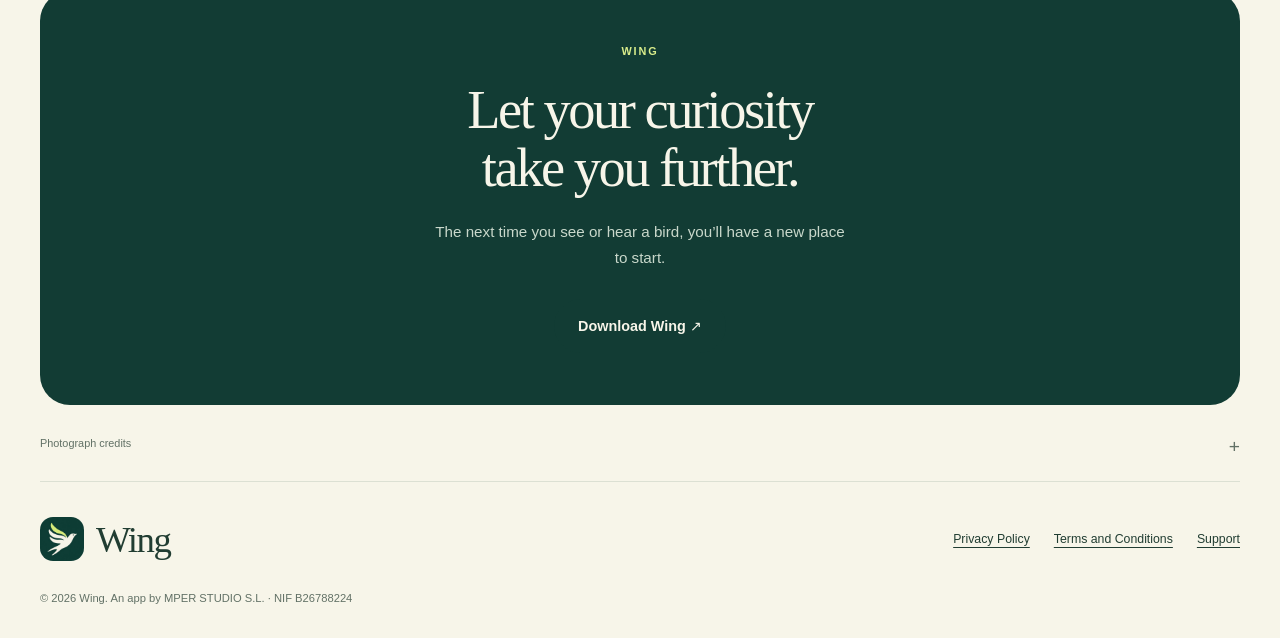
==== commit 0fb15266: "Refresh Wing 1.3 screenshots and feature pages in English and Spanish" ====
--- a/en/index.html
+++ b/en/index.html
@@ -3,17 +3,17 @@
 <head>
   <meta charset="utf-8"><meta name="viewport" content="width=device-width,initial-scale=1">
   <meta name="color-scheme" content="light"><meta name="theme-color" content="#123c34">
-  <title>Wing — Discover the birds around you</title><meta name="description" content="Identify birds by their songs, explore species and keep your encounters. Your companion for a closer connection to nature.">
+  <title>Wing — Discover the birds around you</title><meta name="description" content="Identify birds by song or photo, discover Wing widgets and keep your encounters. Explore Wing for iPhone and what’s coming in version 1.3.">
   <link rel="canonical" href="https://mpdevelopment39.github.io/wing-website/en/">
   <link rel="alternate" hreflang="es" href="https://mpdevelopment39.github.io/wing-website/es/"><link rel="alternate" hreflang="en" href="https://mpdevelopment39.github.io/wing-website/en/"><link rel="alternate" hreflang="x-default" href="https://mpdevelopment39.github.io/wing-website/en/">
-  <meta property="og:type" content="website"><meta property="og:title" content="Wing — Discover the birds around you"><meta property="og:description" content="Identify birds by their songs, explore species and keep your encounters. Your companion for a closer connection to nature."><meta property="og:url" content="https://mpdevelopment39.github.io/wing-website/en/"><meta property="og:image" content="https://mpdevelopment39.github.io/wing-website/assets/wing-icon.jpg"><meta property="og:image:alt" content="Wing">
-  <link rel="icon" href="../assets/favicon.png"><link rel="stylesheet" href="../styles.css?v=4">
-<script src="../site.js?v=4" defer></script>
+  <meta property="og:type" content="website"><meta property="og:title" content="Wing — Discover the birds around you"><meta property="og:description" content="Identify birds by song or photo, discover Wing widgets and keep your encounters. Explore Wing for iPhone and what’s coming in version 1.3."><meta property="og:url" content="https://mpdevelopment39.github.io/wing-website/en/"><meta property="og:image" content="https://mpdevelopment39.github.io/wing-website/assets/wing-icon.jpg"><meta property="og:image:alt" content="Wing">
+  <link rel="icon" href="../assets/favicon.png"><link rel="stylesheet" href="../styles.css?v=5">
+<script src="../site.js?v=5" defer></script>
 </head><body><a class="skip" href="#main">Skip to content</a>
 <header class="header wrap">
   <a class="brand" href="../en/" aria-label="Wing"><img src="../assets/wing-icon.jpg" width="44" height="44" alt=""><span class="wordmark">Wing</span></a>
   <nav aria-label="Main navigation">
-    <a class="desktop-link" href="../en/#discover">Features</a>
+    <a class="desktop-link" href="../en/#features">Features</a>
     <a class="desktop-link" href="../en/#questions">Questions</a>
     <a href="mailto:info@legal-assistant-ai.com">Support</a>
     <a class="language" href="../es/" lang="es" aria-label="Leer en español">ES</a>
@@ -21,54 +21,72 @@
 </header>
 <main id="main">
   <section class="hero wrap">
-    <div class="hero-copy"><span class="eyebrow">LISTEN. DISCOVER. LEARN.</span><h1>Every song,<br><em>a story.</em></h1><p class="hero-intro">Identify the birds you hear, get to know their details and keep what you discover. Your guide, journal and field school, always with you.</p><a class="button" href="#discover">Explore the features<span aria-hidden="true">↗</span></a><p class="availability">Coming to the App Store · For iPhone</p></div>
-    <div class="hero-stage"><span class="hero-label">WING / ON YOUR IPHONE</span><div class="hero-phones"><div class="hero-primary"><a class="screen-link device device-identify" href="../assets/screens/en/identify.jpg" data-screen aria-label="Enlarge screenshot: Sound identification"><img src="../assets/screens/en/identify.jpg" width="1000" height="2174" alt="Wing identification screen with Listen button and audio or video import" fetchpriority="high"><span class="screen-expand" aria-hidden="true">↗</span></a></div><div class="hero-secondary"><a class="screen-link device device-species" href="../assets/screens/en/species.jpg" data-screen aria-label="Enlarge screenshot: Species pages"><img src="../assets/screens/en/species.jpg" width="1000" height="2174" alt="Wing European Robin page with photograph, gallery and plumage comparison" fetchpriority="high"><span class="screen-expand" aria-hidden="true">↗</span></a></div></div><p class="hero-caption">Actual Wing screenshots in English</p></div>
+    <div class="hero-copy"><span class="eyebrow">LOOK. LISTEN. DISCOVER.</span><h1>Every bird,<br><em>a story.</em></h1><p class="hero-intro">Start with a song or a photo, get to know each species and keep your encounters. Explore what’s coming in Wing 1.3: more widgets, photo identification and cards to share.</p><a class="button" href="https://apps.apple.com/app/id6835578689">Download Wing<span aria-hidden="true">↗</span></a><p class="availability">Available on the App Store · For iPhone · <a href="#features">Explore the features</a></p><p class="release-preview">A preview of Wing 1.3. The version available on the App Store is 1.2.</p></div>
+    <div class="hero-stage"><span class="hero-label">WING / ON YOUR IPHONE</span><div class="hero-phones"><div class="hero-primary"><a class="screen-link device device-photo" href="../assets/screens/en/photo.jpg?v=5" data-screen aria-label="Enlarge screenshot: Identify from a photo"><img src="../assets/screens/en/photo.jpg?v=5" width="1000" height="2174" alt="Wing in English: a blackbird photo and possible species matches to compare" fetchpriority="high"><span class="screen-expand" aria-hidden="true">↗</span></a></div><div class="hero-secondary"><a class="screen-link device device-discover" href="../assets/screens/en/discover.jpg?v=5" data-screen aria-label="Enlarge screenshot: Discover"><img src="../assets/screens/en/discover.jpg?v=5" width="1000" height="2174" alt="Updated Wing Discover screen in English with listening, photo identification, nearby birds and guide actions" fetchpriority="high"><span class="screen-expand" aria-hidden="true">↗</span></a></div></div><p class="hero-caption">Upcoming version preview · Wing 1.3 in English</p></div>
   </section>
-  <section class="feature-index wrap" id="discover" aria-labelledby="feature-index-title">
+  <section class="feature-index wrap" id="features" aria-labelledby="feature-index-title">
     <div class="index-heading"><span class="eyebrow">MEET WING</span><h2 id="feature-index-title">From the first song<br>to your next discovery.</h2><p>An app for every part of your walk: listen, look, keep the encounter and keep learning.</p></div>
-    <nav class="feature-shortcuts" aria-label="Features"><a href="#identify"><span>01</span>Sound identification<b aria-hidden="true">↗</b></a><a href="#widgets"><span>02</span>Widgets and quick access<b aria-hidden="true">↗</b></a><a href="#guide"><span>03</span>Bird guide<b aria-hidden="true">↗</b></a><a href="#species"><span>04</span>Species pages<b aria-hidden="true">↗</b></a><a href="#journal"><span>05</span>Field journal<b aria-hidden="true">↗</b></a><a href="#learn"><span>06</span>Learning<b aria-hidden="true">↗</b></a></nav>
+    <nav class="feature-shortcuts" aria-label="Features"><a href="#photo"><span>01</span>Identify from a photo<b aria-hidden="true">↗</b></a><a href="#identify"><span>02</span>Sound identification<b aria-hidden="true">↗</b></a><a href="#widgets"><span>03</span>Widgets and quick access<b aria-hidden="true">↗</b></a><a href="#discover"><span>04</span>Discover<b aria-hidden="true">↗</b></a><a href="#guide"><span>05</span>Bird guide<b aria-hidden="true">↗</b></a><a href="#species"><span>06</span>Species pages<b aria-hidden="true">↗</b></a><a href="#journal"><span>07</span>Field journal<b aria-hidden="true">↗</b></a><a href="#learn"><span>08</span>Learning<b aria-hidden="true">↗</b></a><a href="#share"><span>09</span>Share your encounters<b aria-hidden="true">↗</b></a></nav>
   </section>
-  <div class="feature-story"><section class="feature-section wrap " id="identify" aria-labelledby="title-identify">
-  <div class="feature-copy"><span class="eyebrow"><span class="section-number">01</span>Sound identification</span>
+  <div class="feature-story"><section class="feature-section wrap " id="photo" aria-labelledby="title-photo">
+  <div class="feature-copy"><span class="eyebrow"><span class="section-number">01</span>Identify from a photo</span>
+    <h2 id="title-photo">One photo.<br>A new clue.</h2><p class="feature-intro">In Wing 1.3, take a photo or choose one from your library to explore suggested species. Compare their features and open a species page to get to know the bird.</p>
+    <ul class="feature-details"><li><h3>Camera or photo library</h3><p>Choose a clear image of the bird. Review it before sending it for identification.</p></li><li><h3>Compare possible matches</h3><p>Check the suggested species against the plumage, shape and context. A suggestion does not confirm an identification on its own.</p></li><li><h3>Keep the encounter</h3><p>Open the species page and save the sighting to your journal.</p></li></ul><p class="feature-note">Requires Internet and permission to send the photo, with location metadata removed, through Firebase to OpenAI. Usage limits may apply.</p>
+  </div>
+  <figure class="feature-visual stage-photo"><div class="screen-stage"><a class="screen-link device device-photo" href="../assets/screens/en/photo.jpg?v=5" data-screen aria-label="Enlarge screenshot: Identify from a photo"><img src="../assets/screens/en/photo.jpg?v=5" width="1000" height="2174" alt="Wing in English: a blackbird photo and possible species matches to compare" loading="lazy"><span class="screen-expand" aria-hidden="true">↗</span></a></div><figcaption>Upcoming version preview · Wing 1.3 in English <span aria-hidden="true">·</span> Enlarge screenshot ↗</figcaption></figure>
+</section><section class="feature-section wrap reverse" id="identify" aria-labelledby="title-identify">
+  <div class="feature-copy"><span class="eyebrow"><span class="section-number">02</span>Sound identification</span>
     <h2 id="title-identify">Put a name<br>to what you hear.</h2><p class="feature-intro">That song you hear every morning is a place to start. Open Wing, record it and review suggested birds to discover who might be singing.</p>
     <ul class="feature-details"><li><h3>Listen in the moment</h3><p>Record walks of up to ten minutes, mark moments of interest and review suggestions as the recording progresses.</p></li><li><h3>Bring a sound you already have</h3><p>Import an audio file or extract sound from a video to analyze it and keep it with your encounter.</p></li><li><h3>Add the context</h3><p>Date and location help rank suggestions. Confirm one or more species after checking what you heard.</p></li></ul><p class="feature-note">Analysis runs on your iPhone. Suggestions help you identify a bird; they do not automatically confirm a species.</p>
   </div>
-  <figure class="feature-visual stage-identify"><div class="screen-stage"><a class="screen-link device device-identify" href="../assets/screens/en/identify.jpg" data-screen aria-label="Enlarge screenshot: Sound identification"><img src="../assets/screens/en/identify.jpg" width="1000" height="2174" alt="Wing identification screen with Listen button and audio or video import" loading="lazy"><span class="screen-expand" aria-hidden="true">↗</span></a></div><figcaption>Actual Wing screenshots in English <span aria-hidden="true">·</span> Enlarge screenshot ↗</figcaption></figure>
-</section><section class="feature-section wrap reverse" id="widgets" aria-labelledby="title-widgets">
-  <div class="feature-copy"><span class="eyebrow"><span class="section-number">02</span>Widgets and quick access</span>
-    <h2 id="title-widgets">Your next bird,<br>just a tap away.</h2><p class="feature-intro">Keep a little nature on your Home Screen. Meet a different species with the daily bird widget and keep a shortcut to listening close at hand.</p>
-    <ul class="feature-details"><li><h3>A bird to discover</h3><p>The widget shows a photograph and species name. Tap it to open the bird’s page and keep exploring.</p></li><li><h3>Go straight to listening</h3><p>The capture widget takes you straight to recording. Quick access is also available from the Lock Screen and by holding the app icon.</p></li><li><h3>Make it yours</h3><p>Use Siri, Shortcuts or configure the Action button to open Wing’s listening screen when you hear something interesting.</p></li></ul><p class="feature-note">Widgets follow the system language and the update schedule allowed by iOS.</p>
+  <figure class="feature-visual stage-identify"><div class="screen-stage"><a class="screen-link device device-identify" href="../assets/screens/en/identify.jpg?v=5" data-screen aria-label="Enlarge screenshot: Sound identification"><img src="../assets/screens/en/identify.jpg?v=5" width="1000" height="2174" alt="Wing identification screen with Listen button and audio or video import" loading="lazy"><span class="screen-expand" aria-hidden="true">↗</span></a></div><figcaption>Upcoming version preview · Wing 1.3 in English <span aria-hidden="true">·</span> Enlarge screenshot ↗</figcaption></figure>
+</section><section class="feature-section wrap " id="widgets" aria-labelledby="title-widgets">
+  <div class="feature-copy"><span class="eyebrow"><span class="section-number">03</span>Widgets and quick access</span>
+    <h2 id="title-widgets">Your next bird,<br>just a tap away.</h2><p class="feature-intro">The bird of the day, listening and photo identification, straight from your widgets. Wing 1.3 expands quick actions so you can start discovering without searching for the app.</p>
+    <ul class="feature-details"><li><h3>Nature on your Home Screen</h3><p>Combine the bird of the day with actions to listen or identify from a photo.</p></li><li><h3>On your Lock Screen too</h3><p>Add supported widgets to your Lock Screen to keep Wing actions close.</p></li><li><h3>Siri, Shortcuts and Action button</h3><p>Set up Wing actions with the step-by-step Quick capture guide in Settings. The Action button requires a compatible iPhone.</p></li></ul><p class="feature-note">Widgets use Wing’s access status. Open the app to configure your subscription, permissions and language.</p>
   </div>
-  <figure class="feature-visual stage-widgets"><div class="screen-stage"><a class="screen-link device device-widgets" href="../assets/screens/en/widgets.jpg" data-screen aria-label="Enlarge screenshot: Widgets and quick access"><img src="../assets/screens/en/widgets.jpg" width="1000" height="2174" alt="Actual Wing daily bird and Listen widgets on an iPhone Home Screen" loading="lazy"><span class="screen-expand" aria-hidden="true">↗</span></a></div><figcaption>Actual Wing screenshots in English <span aria-hidden="true">·</span> Enlarge screenshot ↗</figcaption></figure>
+  <figure class="feature-visual stage-widgets"><div class="screen-stage"><a class="screen-link device device-widgets" href="../assets/screens/en/widgets.jpg?v=5" data-screen aria-label="Enlarge screenshot: Widgets and quick access"><img src="../assets/screens/en/widgets.jpg?v=5" width="1000" height="2174" alt="Home Screen showing only Wing widgets for bird of the day, listening and photo identification alongside the Wing app icon" loading="lazy"><span class="screen-expand" aria-hidden="true">↗</span></a></div><figcaption>Upcoming version preview · Wing 1.3 in English <span aria-hidden="true">·</span> Enlarge screenshot ↗</figcaption></figure>
+</section><section class="feature-section wrap reverse" id="discover" aria-labelledby="title-discover">
+  <div class="feature-copy"><span class="eyebrow"><span class="section-number">04</span>Discover</span>
+    <h2 id="title-discover">Your next bird<br>starts here.</h2><p class="feature-intro">Wing 1.3 brings listening and photo identification together with the guide, nearby observations and bird of the day on the Discover screen.</p>
+    <ul class="feature-details"><li><h3>Choose where to start</h3><p>Listen to a song or identify from a photo using the two actions on the main screen.</p></li><li><h3>Explore around you</h3><p>Open the map of nearby observations or browse the guide to follow a new clue.</p></li><li><h3>Return to your discoveries</h3><p>Meet the bird of the day and revisit your latest encounter once you have journal records.</p></li></ul><p class="feature-note">Map observations are public records, not live bird locations. Online features require a connection.</p>
+  </div>
+  <figure class="feature-visual stage-discover"><div class="screen-stage"><a class="screen-link device device-discover" href="../assets/screens/en/discover.jpg?v=5" data-screen aria-label="Enlarge screenshot: Discover"><img src="../assets/screens/en/discover.jpg?v=5" width="1000" height="2174" alt="Updated Wing Discover screen in English with listening, photo identification, nearby birds and guide actions" loading="lazy"><span class="screen-expand" aria-hidden="true">↗</span></a></div><figcaption>Upcoming version preview · Wing 1.3 in English <span aria-hidden="true">·</span> Enlarge screenshot ↗</figcaption></figure>
 </section><section class="feature-section wrap " id="guide" aria-labelledby="title-guide">
-  <div class="feature-copy"><span class="eyebrow"><span class="section-number">03</span>Bird guide</span>
+  <div class="feature-copy"><span class="eyebrow"><span class="section-number">05</span>Bird guide</span>
     <h2 id="title-guide">A world of birds.<br>More ways to find them.</h2><p class="feature-intro">Explore a catalog of more than 11,000 species. Search a familiar name or start with a family, bird group or region to narrow your next discovery.</p>
     <ul class="feature-details"><li><h3>Search with the clues you have</h3><p>Find birds by common or scientific name, family or group, even when you enter words in a different order.</p></li><li><h3>Combine your filters</h3><p>Narrow by region, group, favorites, journal entries or available photography. Sort by relevance or name.</p></li><li><h3>Listen as you explore</h3><p>Play available reference songs right from the list and save your favorites to come back to later.</p></li></ul><p class="feature-note">Photo and song availability depends on the sources for each species.</p>
   </div>
-  <figure class="feature-visual stage-guide"><div class="screen-stage"><a class="screen-link device device-guide" href="../assets/screens/en/guide.jpg" data-screen aria-label="Enlarge screenshot: Bird guide"><img src="../assets/screens/en/guide.jpg" width="1000" height="2174" alt="Wing guide showing 11,201 species, search, favorites and filters" loading="lazy"><span class="screen-expand" aria-hidden="true">↗</span></a></div><figcaption>Actual Wing screenshots in English <span aria-hidden="true">·</span> Enlarge screenshot ↗</figcaption></figure>
+  <figure class="feature-visual stage-guide"><div class="screen-stage"><a class="screen-link device device-guide" href="../assets/screens/en/guide.jpg?v=5" data-screen aria-label="Enlarge screenshot: Bird guide"><img src="../assets/screens/en/guide.jpg?v=5" width="1000" height="2174" alt="Wing guide showing 11,201 species, search, favorites and filters" loading="lazy"><span class="screen-expand" aria-hidden="true">↗</span></a></div><figcaption>Upcoming version preview · Wing 1.3 in English <span aria-hidden="true">·</span> Enlarge screenshot ↗</figcaption></figure>
 </section><section class="feature-section wrap reverse" id="species" aria-labelledby="title-species">
-  <div class="feature-copy"><span class="eyebrow"><span class="section-number">04</span>Species pages</span>
+  <div class="feature-copy"><span class="eyebrow"><span class="section-number">06</span>Species pages</span>
     <h2 id="title-species">Look closer.<br>Notice the details.</h2><p class="feature-intro">A photograph is only the beginning. Open a bird’s page to study its features, listen to its voice and get to know what makes it different.</p>
     <ul class="feature-details"><li><h3>Photographs worth a closer look</h3><p>Browse the gallery and enlarge an image to study the bill, plumage or silhouette without losing detail to a crop.</p></li><li><h3>Plumage through different stages</h3><p>Compare male, female or juvenile birds when source-labeled images are available, and read the species description and classification.</p></li><li><h3>Songs and observations through the year</h3><p>Listen to available recordings and explore monthly observation maps. Sources and licenses accompany the content.</p></li></ul><p class="feature-note">Maps show documented observations, rather than the movements of individual birds.</p>
   </div>
-  <figure class="feature-visual stage-species"><div class="screen-stage"><a class="screen-link device device-species" href="../assets/screens/en/species.jpg" data-screen aria-label="Enlarge screenshot: Species pages"><img src="../assets/screens/en/species.jpg" width="1000" height="2174" alt="Wing European Robin page with photograph, gallery and plumage comparison" loading="lazy"><span class="screen-expand" aria-hidden="true">↗</span></a></div><figcaption>Actual Wing screenshots in English <span aria-hidden="true">·</span> Enlarge screenshot ↗</figcaption></figure>
+  <figure class="feature-visual stage-species"><div class="screen-stage"><a class="screen-link device device-species" href="../assets/screens/en/species.jpg?v=5" data-screen aria-label="Enlarge screenshot: Species pages"><img src="../assets/screens/en/species.jpg?v=5" width="1000" height="2174" alt="Wing European Robin page with photograph, gallery and plumage comparison" loading="lazy"><span class="screen-expand" aria-hidden="true">↗</span></a></div><figcaption>Upcoming version preview · Wing 1.3 in English <span aria-hidden="true">·</span> Enlarge screenshot ↗</figcaption></figure>
 </section><section class="feature-section wrap " id="journal" aria-labelledby="title-journal">
-  <div class="feature-copy"><span class="eyebrow"><span class="section-number">05</span>Field journal</span>
+  <div class="feature-copy"><span class="eyebrow"><span class="section-number">07</span>Field journal</span>
     <h2 id="title-journal">Every encounter<br>has a story to keep.</h2><p class="feature-intro">Keep more than a bird’s name. Save the sound of a place, the photograph you took and the little notes that turn an ordinary walk into a memory you can revisit.</p>
     <ul class="feature-details"><li><h3>Everything in its context</h3><p>Add photos, recordings, date, place, notes and bird counts. Record whether you heard, saw or photographed them.</p></li><li><h3>Find your encounters again</h3><p>Search by bird, place or note, filter by year or location and explore your list of recorded species.</p></li><li><h3>Share the memory</h3><p>Create cards from your encounters. Shared memory cards omit places and coordinates.</p></li></ul><p class="feature-note">The screenshot shows an example journal. Your encounters are stored on your device.</p>
   </div>
-  <figure class="feature-visual stage-journal"><div class="screen-stage"><a class="screen-link device device-journal" href="../assets/screens/en/journal.jpg" data-screen aria-label="Enlarge screenshot: Field journal"><img src="../assets/screens/en/journal.jpg" width="1000" height="2174" alt="Wing field journal showing one example sighting and a species list" loading="lazy"><span class="screen-expand" aria-hidden="true">↗</span></a></div><figcaption>Actual Wing screenshots in English <span aria-hidden="true">·</span> Enlarge screenshot ↗</figcaption></figure>
+  <figure class="feature-visual stage-journal"><div class="screen-stage"><a class="screen-link device device-journal" href="../assets/screens/en/journal.jpg?v=5" data-screen aria-label="Enlarge screenshot: Field journal"><img src="../assets/screens/en/journal.jpg?v=5" width="1000" height="2174" alt="Wing field journal showing one example sighting and a species list" loading="lazy"><span class="screen-expand" aria-hidden="true">↗</span></a></div><figcaption>Upcoming version preview · Wing 1.3 in English <span aria-hidden="true">·</span> Enlarge screenshot ↗</figcaption></figure>
 </section><section class="feature-section wrap reverse" id="learn" aria-labelledby="title-learn">
-  <div class="feature-copy"><span class="eyebrow"><span class="section-number">06</span>Learning</span>
+  <div class="feature-copy"><span class="eyebrow"><span class="section-number">08</span>Learning</span>
     <h2 id="title-learn">Learn to look.<br>Learn to listen.</h2><p class="feature-intro">Recognizing birds starts with noticing the clues. Wing helps you with short lessons, practice and reviews that you can take into the field.</p>
     <ul class="feature-details"><li><h3>A pocket field school</h3><p>Six lessons cover silhouette, plumage, listening, habitat, variation and respectful observation, with examples and a field challenge.</p></li><li><h3>Train your eyes and ears</h3><p>Practice using photographs, songs or descriptions. Choose a difficulty, explore habitat collections or make time for five birds a day.</p></li><li><h3>Learn from your own encounters</h3><p>Practice with favorites and journal species, reuse confirmed recording clips and revisit the birds you found harder to recognize.</p></li></ul><p class="feature-note">Progress and activity are stored locally. Initial practice collections focus on European birds.</p>
   </div>
-  <figure class="feature-visual stage-learn"><div class="screen-stage"><a class="screen-link device device-learn" href="../assets/screens/en/learn.jpg" data-screen aria-label="Enlarge screenshot: Learning"><img src="../assets/screens/en/learn.jpg" width="1000" height="2174" alt="Wing field school with lessons, five daily birds and recognition practice" loading="lazy"><span class="screen-expand" aria-hidden="true">↗</span></a></div><figcaption>Actual Wing screenshots in English <span aria-hidden="true">·</span> Enlarge screenshot ↗</figcaption></figure>
+  <figure class="feature-visual stage-learn"><div class="screen-stage"><a class="screen-link device device-learn" href="../assets/screens/en/learn.jpg?v=5" data-screen aria-label="Enlarge screenshot: Learning"><img src="../assets/screens/en/learn.jpg?v=5" width="1000" height="2174" alt="Wing field school with lessons, five daily birds and recognition practice" loading="lazy"><span class="screen-expand" aria-hidden="true">↗</span></a></div><figcaption>Upcoming version preview · Wing 1.3 in English <span aria-hidden="true">·</span> Enlarge screenshot ↗</figcaption></figure>
+</section><section class="feature-section wrap " id="share" aria-labelledby="title-share">
+  <div class="feature-copy"><span class="eyebrow"><span class="section-number">09</span>Share your encounters</span>
+    <h2 id="title-share">A moment<br>worth sharing.</h2><p class="feature-intro">Turn a journal encounter into a card to share. Wing 1.3 adds post and story formats, with the species and the memory you want to keep.</p>
+    <ul class="feature-details"><li><h3>Choose your format</h3><p>Select a 4:5 post or 9:16 story and adjust the image framing.</p></li><li><h3>Put the bird first</h3><p>Bring together the photo, species name and encounter details. Reference photographs keep their attribution.</p></li><li><h3>Choose where it goes</h3><p>Use the iOS share sheet to send the card to an app or person of your choice.</p></li></ul><p class="feature-note">Review the card before sharing. Journal photos and notes stay on your device until you choose to export them.</p>
+  </div>
+  <figure class="feature-visual stage-share"><div class="screen-stage"><a class="screen-link device device-share" href="../assets/screens/en/share.jpg?v=5" data-screen aria-label="Enlarge screenshot: Share your encounters"><img src="../assets/screens/en/share.jpg?v=5" width="1000" height="2174" alt="Wing card editor in English showing a robin, post and story formats and the share button" loading="lazy"><span class="screen-expand" aria-hidden="true">↗</span></a></div><figcaption>Upcoming version preview · Wing 1.3 in English <span aria-hidden="true">·</span> Enlarge screenshot ↗</figcaption></figure>
 </section></div>
   <section class="extras wrap" aria-label="More Wing features"><article class="extra"><span class="eyebrow">Explore your surroundings</span><h3>What has been seen nearby?</h3><p>Look up bird observations around your location or an area you choose on the map. Adjust the radius from 5 to 100 km, change the time period and explore species and their records.</p><p class="extra-detail">Filter by species, open its page and check a sighting’s date and source. Public GBIF data has partial coverage: these are recorded observations, not live bird locations.</p></article><article class="extra"><span class="eyebrow">Keep your memories</span><h3>A journal worth looking after.</h3><p>Wing stores encounters on your device and keeps local backups. You can also choose a folder in Files or iCloud Drive for automatic backups, or export and import a backup file.</p><p class="extra-detail">Trash lets you recover encounters for 30 days. Backups to a chosen folder are not live synchronization between devices.</p></article></section>
-  <section class="faq-section wrap" id="questions"><div><span class="eyebrow">GOOD TO KNOW</span><h2>Before you head<br>outside.</h2></div><div class="faq"><details><summary>Can Wing identify a bird from a photo?</summary><p>Automatic identification uses sound. Photos help you explore species, practice and preserve your sightings in the journal.</p></details><details><summary>What can I use offline?</summary><p>Birdsong analysis, your journal and content already on your device can work offline. Maps, nearby observations, remote images and reference songs may require an Internet connection.</p></details><details><summary>Are my recordings uploaded for identification?</summary><p>No. Analysis runs on your iPhone. Maps, nearby bird searches and other content use external services when you request them. Our Privacy Policy explains the details.</p></details><details><summary>Which languages are available?</summary><p>Wing’s interface supports English, Spanish, French, German, Italian, Portuguese, Dutch, Japanese, Korean, Simplified Chinese, Arabic and Hindi. These screenshots show the app in English.</p></details><details><summary>How can I get in touch?</summary><p>Email <a href="mailto:info@legal-assistant-ai.com">info@legal-assistant-ai.com</a> with the subject “Wing support”.</p></details></div></section>
-  <section class="closing wrap"><span class="eyebrow">WING</span><h2>Let your curiosity<br>take you further.</h2><p>The next time you hear a bird, you’ll have more than a question.</p><span class="coming-soon">Coming to the App Store · For iPhone</span></section>
-  <div class="credits wrap"><details><summary>Photograph credits</summary><p>Interface and screenshots: MPER STUDIO S.L. Bird photographs retain their authors’ licenses. Screenshots have been resized and compressed for this website.</p><ul><li><em>Rhipidura laguceria</em> — James Eaton · <a href="https://commons.wikimedia.org/wiki/File:Rhipidura_fuscorufa_-_James_Eaton_-_337787657_(cropped).jpeg">Source</a> · <a href="http://creativecommons.org/publicdomain/zero/1.0/deed.en">CC0</a></li><li><em>Rhipidura albolimbata</em> — themaskedlapwing · <a href="https://commons.wikimedia.org/wiki/File:Rhipidura_albolimbata_-_themaskedlapwing_-_571140409.jpeg">Source</a> · <a href="https://creativecommons.org/licenses/by/4.0">CC BY 4.0</a></li><li><em>Drepanis coccinea</em> — HarmonyonPlanetEarth · <a href="https://commons.wikimedia.org/wiki/File:Vestiaria_coccinea_-Hawaii_-adult-8_(3).jpg">Source</a> · <a href="https://creativecommons.org/licenses/by/2.0">CC BY 2.0</a></li><li><em>Rhipidura superciliaris</em> — Jay Paul Campaner Mantuon · <a href="https://commons.wikimedia.org/wiki/File:Mindanao_Blue-fantail,_crop.jpg">Source</a> · <a href="https://creativecommons.org/licenses/by-sa/4.0">CC BY-SA 4.0</a></li><li><em>Eurocephalus ruppelli</em> — Charles J. Sharp · <a href="https://commons.wikimedia.org/wiki/File:White-rumped_shrike_(Eurocephalus_ruppelli)_Serengeti.jpg">Source</a> · <a href="https://creativecommons.org/licenses/by-sa/4.0">CC BY-SA 4.0</a></li><li><em>Rhipidura samarensis</em> — Forest Botial-Jarvis · <a href="https://commons.wikimedia.org/wiki/File:Visayan_Blue_Fantail_(cropped).jpg">Source</a> · <a href="https://creativecommons.org/licenses/by-sa/4.0">CC BY-SA 4.0</a></li><li><em>Erithacus rubecula</em> — Francis C. Franklin · <a href="https://commons.wikimedia.org/wiki/File:Erithacus_rubecula_with_cocked_head.jpg">Source</a> · <a href="https://creativecommons.org/licenses/by-sa/3.0">CC BY-SA 3.0</a></li><li><em>Erithacus rubecula</em> — Andy  Morffew from Itchen Abbas, Hampshire, UK · <a href="https://commons.wikimedia.org/wiki/File:Young_Robin_(7616882286).jpg">Source</a> · <a href="https://creativecommons.org/licenses/by/2.0">CC BY 2.0</a></li><li><em>Erithacus rubecula</em> — Andy  Morffew from Itchen Abbas, Hampshire, UK · <a href="https://commons.wikimedia.org/wiki/File:Juvenile_Robin_(7585680062).jpg">Source</a> · <a href="https://creativecommons.org/licenses/by/2.0">CC BY 2.0</a></li><li><em>Erithacus rubecula</em> — Alexis LOURS · <a href="https://commons.wikimedia.org/wiki/File:European_Robin_on_a_branch_with_leaves.jpg">Source</a> · <a href="https://creativecommons.org/licenses/by/2.0">CC BY 2.0</a></li><li><em>Erithacus rubecula</em> — Alexis Lours · <a href="https://commons.wikimedia.org/wiki/File:European_robin_singing.jpg">Source</a> · <a href="https://creativecommons.org/licenses/by/4.0">CC BY 4.0</a></li><li><em>Erithacus rubecula</em> — Alexis Lours · <a href="https://commons.wikimedia.org/wiki/File:European_robin_Cr%C3%A9teil_2.jpg">Source</a> · <a href="https://creativecommons.org/licenses/by/4.0">CC BY 4.0</a></li><li><em>Erithacus rubecula</em> — Alexis Lours · <a href="https://commons.wikimedia.org/wiki/File:European_robin_Cr%C3%A9teil_1.jpg">Source</a> · <a href="https://creativecommons.org/licenses/by/4.0">CC BY 4.0</a></li><li><em>Erithacus rubecula</em> — Diego Delso · <a href="https://commons.wikimedia.org/wiki/File:Petirrojo_europeo_(Erithacus_rubecula),_Almuradiel,_Ciudad_Real,_Espa%C3%B1a,_2021-12-19,_DD_14.jpg">Source</a> · <a href="https://creativecommons.org/licenses/by-sa/4.0">CC BY-SA 4.0</a></li><li><em>Erithacus rubecula</em> — Jose Angel Urquia Goitia · <a href="https://commons.wikimedia.org/wiki/File:Txantxangorri_gaztea.jpg">Source</a> · <a href="https://creativecommons.org/licenses/by-sa/4.0">CC BY-SA 4.0</a></li></ul></details></div>
+  <section class="faq-section wrap" id="questions"><div><span class="eyebrow">GOOD TO KNOW</span><h2>Before you head<br>outside.</h2></div><div class="faq"><details><summary>Can Wing identify a bird from a photo?</summary><p>Version 1.3 adds identification from the camera or photo library. With your permission, the photo is sent with location metadata removed through Firebase to OpenAI. Internet is required; compare the matches before confirming a species. The screenshots on this page preview that update.</p></details><details><summary>What can I use offline?</summary><p>Birdsong analysis, your journal and content already on your device can work offline. Maps, nearby observations, remote images and reference songs may require an Internet connection. Photo identification requires a connection.</p></details><details><summary>Are my recordings uploaded for identification?</summary><p>No. Analysis runs on your iPhone. Maps, nearby bird searches and other content use external services when you request them. Our Privacy Policy explains the details.</p></details><details><summary>Which languages are available?</summary><p>Wing’s interface supports English, Spanish, French, German, Italian, Portuguese, Dutch, Japanese, Korean, Simplified Chinese, Arabic and Hindi. These screenshots show the app in English.</p></details><details><summary>How can I get in touch?</summary><p>Email <a href="mailto:info@legal-assistant-ai.com">info@legal-assistant-ai.com</a> with the subject “Wing support”.</p></details></div></section>
+  <section class="closing wrap"><span class="eyebrow">WING</span><h2>Let your curiosity<br>take you further.</h2><p>The next time you see or hear a bird, you’ll have a new place to start.</p><a class="button" href="https://apps.apple.com/app/id6835578689">Download Wing ↗</a></section>
+  <div class="credits wrap"><details><summary>Photograph credits</summary><p>Interface and screenshots: MPER STUDIO S.L. Bird photographs retain their authors’ licenses. Screenshots have been resized and compressed for this website.</p><ul><li><em>Rhipidura laguceria</em> — James Eaton · <a href="https://commons.wikimedia.org/wiki/File:Rhipidura_fuscorufa_-_James_Eaton_-_337787657_(cropped).jpeg">Source</a> · <a href="http://creativecommons.org/publicdomain/zero/1.0/deed.en">CC0</a></li><li><em>Rhipidura albolimbata</em> — themaskedlapwing · <a href="https://commons.wikimedia.org/wiki/File:Rhipidura_albolimbata_-_themaskedlapwing_-_571140409.jpeg">Source</a> · <a href="https://creativecommons.org/licenses/by/4.0">CC BY 4.0</a></li><li><em>Drepanis coccinea</em> — HarmonyonPlanetEarth · <a href="https://commons.wikimedia.org/wiki/File:Vestiaria_coccinea_-Hawaii_-adult-8_(3).jpg">Source</a> · <a href="https://creativecommons.org/licenses/by/2.0">CC BY 2.0</a></li><li><em>Rhipidura superciliaris</em> — Jay Paul Campaner Mantuon · <a href="https://commons.wikimedia.org/wiki/File:Mindanao_Blue-fantail,_crop.jpg">Source</a> · <a href="https://creativecommons.org/licenses/by-sa/4.0">CC BY-SA 4.0</a></li><li><em>Eurocephalus ruppelli</em> — Charles J. Sharp · <a href="https://commons.wikimedia.org/wiki/File:White-rumped_shrike_(Eurocephalus_ruppelli)_Serengeti.jpg">Source</a> · <a href="https://creativecommons.org/licenses/by-sa/4.0">CC BY-SA 4.0</a></li><li><em>Rhipidura samarensis</em> — Forest Botial-Jarvis · <a href="https://commons.wikimedia.org/wiki/File:Visayan_Blue_Fantail_(cropped).jpg">Source</a> · <a href="https://creativecommons.org/licenses/by-sa/4.0">CC BY-SA 4.0</a></li><li><em>Erithacus rubecula</em> — Francis C. Franklin · <a href="https://commons.wikimedia.org/wiki/File:Erithacus_rubecula_with_cocked_head.jpg">Source</a> · <a href="https://creativecommons.org/licenses/by-sa/3.0">CC BY-SA 3.0</a></li><li><em>Erithacus rubecula</em> — Andy  Morffew from Itchen Abbas, Hampshire, UK · <a href="https://commons.wikimedia.org/wiki/File:Young_Robin_(7616882286).jpg">Source</a> · <a href="https://creativecommons.org/licenses/by/2.0">CC BY 2.0</a></li><li><em>Erithacus rubecula</em> — Andy  Morffew from Itchen Abbas, Hampshire, UK · <a href="https://commons.wikimedia.org/wiki/File:Juvenile_Robin_(7585680062).jpg">Source</a> · <a href="https://creativecommons.org/licenses/by/2.0">CC BY 2.0</a></li><li><em>Erithacus rubecula</em> — Alexis LOURS · <a href="https://commons.wikimedia.org/wiki/File:European_Robin_on_a_branch_with_leaves.jpg">Source</a> · <a href="https://creativecommons.org/licenses/by/2.0">CC BY 2.0</a></li><li><em>Erithacus rubecula</em> — Alexis Lours · <a href="https://commons.wikimedia.org/wiki/File:European_robin_singing.jpg">Source</a> · <a href="https://creativecommons.org/licenses/by/4.0">CC BY 4.0</a></li><li><em>Erithacus rubecula</em> — Alexis Lours · <a href="https://commons.wikimedia.org/wiki/File:European_robin_Cr%C3%A9teil_2.jpg">Source</a> · <a href="https://creativecommons.org/licenses/by/4.0">CC BY 4.0</a></li><li><em>Erithacus rubecula</em> — Alexis Lours · <a href="https://commons.wikimedia.org/wiki/File:European_robin_Cr%C3%A9teil_1.jpg">Source</a> · <a href="https://creativecommons.org/licenses/by/4.0">CC BY 4.0</a></li><li><em>Erithacus rubecula</em> — Diego Delso · <a href="https://commons.wikimedia.org/wiki/File:Petirrojo_europeo_(Erithacus_rubecula),_Almuradiel,_Ciudad_Real,_Espa%C3%B1a,_2021-12-19,_DD_14.jpg">Source</a> · <a href="https://creativecommons.org/licenses/by-sa/4.0">CC BY-SA 4.0</a></li><li><em>Erithacus rubecula</em> — Jose Angel Urquia Goitia · <a href="https://commons.wikimedia.org/wiki/File:Txantxangorri_gaztea.jpg">Source</a> · <a href="https://creativecommons.org/licenses/by-sa/4.0">CC BY-SA 4.0</a></li><li><em>Turdus merula</em> — Andreas Trepte · <a href="https://commons.wikimedia.org/wiki/File:Common_Blackbird.jpg">Source</a> · <a href="https://creativecommons.org/licenses/by-sa/2.5/">CC BY-SA 2.5</a></li><li><em>Cyanistes caeruleus</em> — Francis Franklin · <a href="https://commons.wikimedia.org/wiki/File:Eurasian_blue_tit_Lancashire.jpg">Source</a> · <a href="https://creativecommons.org/licenses/by-sa/3.0/">CC BY-SA 3.0</a></li><li><em>Passer domesticus</em> — Rhododendrites · <a href="https://commons.wikimedia.org/wiki/File:House_sparrow_male_in_Prospect_Park_(53532).jpg">Source</a> · <a href="https://creativecommons.org/licenses/by-sa/4.0">CC BY-SA 4.0</a></li><li><em>Zosterops mayottensis</em> — Cécile Pheulpin · <a href="https://commons.wikimedia.org/wiki/File:Mayotte_2009_(88)_cr.jpg">Source</a> · <a href="https://creativecommons.org/licenses/by-sa/3.0">CC BY-SA 3.0</a></li></ul></details></div>
 </main>
 <dialog class="screenshot-dialog" aria-labelledby="screenshot-caption"><div class="dialog-bar"><p id="screenshot-caption"></p><button type="button" data-close aria-label="Close screenshot">Close screenshot <span aria-hidden="true">×</span></button></div><div class="dialog-image"><img alt=""></div></dialog>
 <footer class="footer wrap"><div class="footer-top">
--- a/styles.css
+++ b/styles.css
@@ -254,3 +254,7 @@
   .feature-shortcuts b { display:none; }
 }
 @media(prefers-reduced-motion:reduce) { :root { scroll-behavior:auto; } .screen-expand { transition:none; } }
+
+/* Clearly distinguish the forthcoming app update from the current store build. */
+.release-preview{max-width:40rem;color:var(--forest,#123c34);font-size:.85rem;line-height:1.6;border-left:2px solid #d9ed8b;padding-left:1rem;margin-top:1rem}
+.availability a{color:inherit;text-underline-offset:3px}
